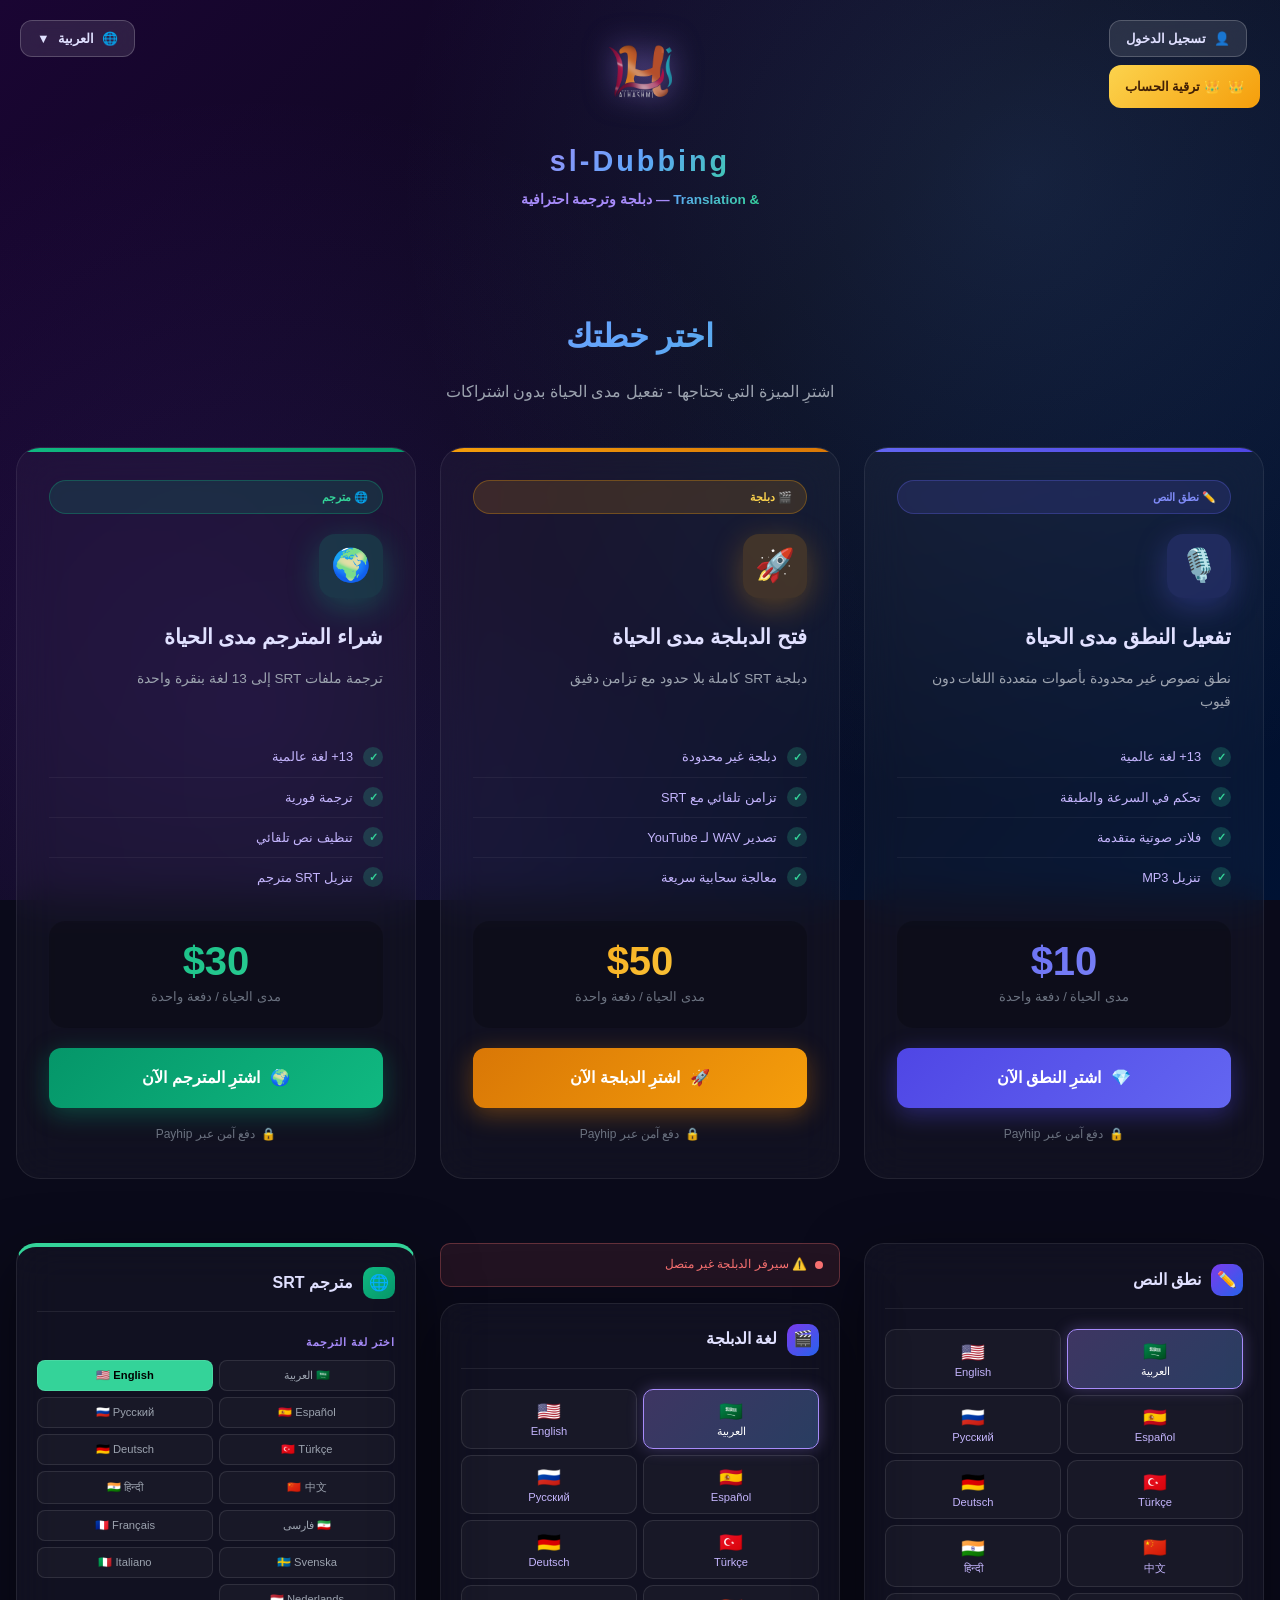
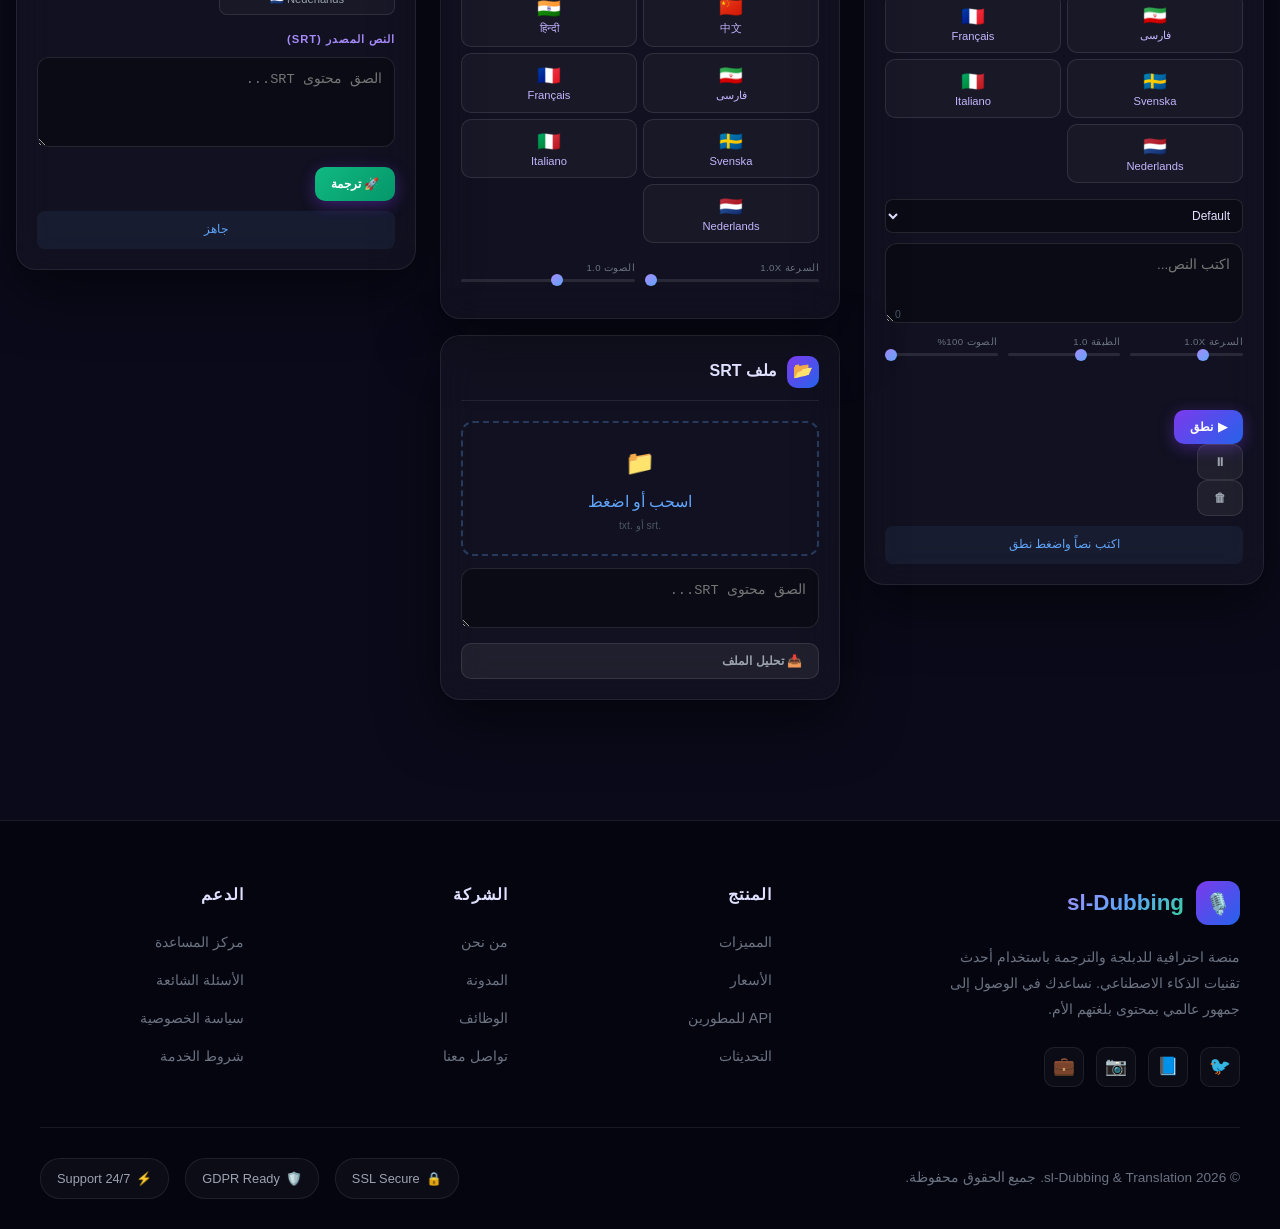
==== index.html @ 8637adfb "Update index.html" ====
<!DOCTYPE html>
<html lang="ar" dir="rtl">
<head>
<meta charset="UTF-8">
<meta name="viewport" content="width=device-width, initial-scale=1.0">
<title>sl-Dubbing & Translation</title>
<style>
*{margin:0;padding:0;box-sizing:border-box}
:root{--primary:#7c3aed;--primary-light:#a78bfa;--secondary:#60a5fa;--accent:#34d399;--dark:#0a0a1a;--darker:#050510;--card:rgba(255,255,255,.03);--border:rgba(255,255,255,.08);--text:#e0e0ff;--text-muted:#9ca3af;--text-dim:#6b7280}

body{font-family:'Segoe UI',Tahoma,Geneva,Verdana,sans-serif;background:var(--dark);color:var(--text);line-height:1.8;min-height:100vh;overflow-x:hidden}

.bg{position:fixed;top:0;left:0;right:0;bottom:0;width:100%;height:100%;z-index:0;background:linear-gradient(135deg,#1a0533 0%,#0a0a1a 50%,#001233 100%);overflow:hidden}
.bg::before{content:'';position:absolute;top:0;left:0;right:0;bottom:0;width:100%;height:100%;background-image:radial-gradient(circle at 20% 80%,rgba(124,58,237,.15) 0%,transparent 50%),radial-gradient(circle at 80% 20%,rgba(96,165,250,.15) 0%,transparent 50%);animation:bgPulse 8s ease-in-out infinite}
@keyframes bgPulse{0%,100%{opacity:.5}50%{opacity:.8}}

.wrap{position:relative;z-index:1;max-width:1600px;margin:0 auto;padding:24px 16px;display:grid;grid-template-columns:1fr;gap:24px}

header{text-align:center;margin-bottom:32px;grid-column:1/-1;display:flex;justify-content:center}
.logo-container{display:flex;flex-direction:column;align-items:center;gap:12px;position:relative;z-index:10}
.logo-img{width:100px;height:100px;background:transparent;border:none;border-radius:50%;overflow:visible;display:flex;align-items:center;justify-content:center;padding:5px;animation:logoFloat 3s ease-in-out infinite}
@keyframes logoFloat{0%,100%{transform:translateY(0)}50%{transform:translateY(-10px)}}
.logo-img img{width:100%;height:100%;object-fit:contain;filter:drop-shadow(0 0 15px rgba(167,139,250,.6))}
.logo-container h1{font-size:1.8rem;font-weight:900;background:linear-gradient(135deg,#a78bfa,#60a5fa,#34d399);-webkit-background-clip:text;-webkit-text-fill-color:transparent;background-clip:text;letter-spacing:3px}
.logo-container .subtitle{color:#a78bfa;font-size:.85rem;font-weight:600}

.lang-switcher{position:fixed;top:20px;left:20px;z-index:1000}
.lang-btn{display:flex;align-items:center;gap:8px;padding:10px 16px;background:rgba(255,255,255,.1);border:1px solid rgba(255,255,255,.2);border-radius:12px;color:#e0e0ff;cursor:pointer;font-size:.8rem;font-weight:600;transition:all .3s;backdrop-filter:blur(10px)}
.lang-btn:hover{background:rgba(255,255,255,.15);transform:translateY(-2px)}
.lang-dropdown{position:absolute;top:100%;left:0;margin-top:8px;background:rgba(255,255,255,.98);border-radius:12px;box-shadow:0 10px 40px rgba(0,0,0,.5);min-width:220px;overflow:hidden;transform:scale(0);transform-origin:top left;transition:all .3s;opacity:0}
.lang-dropdown.show{transform:scale(1);opacity:1}
.lang-option{display:flex;align-items:center;gap:10px;padding:12px 16px;cursor:pointer;transition:all .2s;border-bottom:1px solid rgba(0,0,0,.05);color:#1a0533}
.lang-option:hover{background:rgba(167,139,250,.1)}
.lang-option.active{background:rgba(167,139,250,.2)}
.lang-flag{font-size:1.4rem;width:28px;text-align:center}

.card{background:var(--card);border:1px solid var(--border);border-radius:20px;padding:20px;backdrop-filter:blur(20px);box-shadow:0 20px 60px rgba(0,0,0,.5);margin-bottom:16px}
.card-header{display:flex;align-items:center;gap:10px;margin-bottom:20px;padding-bottom:12px;border-bottom:1px solid var(--border)}
.card-icon{width:32px;height:32px;border-radius:10px;background:linear-gradient(135deg,#7c3aed,#2563eb);display:flex;align-items:center;justify-content:center;font-size:1rem}
.card-title{font-size:1rem;font-weight:700;color:var(--text)}

.lbl{font-size:.7rem;color:#a78bfa;margin-bottom:8px;font-weight:600;text-transform:uppercase;letter-spacing:1px;display:block}
.lg{display:grid;grid-template-columns:repeat(2,1fr);gap:6px;margin-bottom:16px}
.lb{padding:10px 6px;border-radius:10px;border:1px solid rgba(255,255,255,.1);background:rgba(255,255,255,.03);color:#c4b5fd;cursor:pointer;font-size:.7rem;transition:all .2s;text-align:center}
.lb:hover{background:rgba(167,139,250,.15);border-color:rgba(167,139,250,.4);transform:translateY(-2px)}
.lb.on{background:linear-gradient(135deg,rgba(167,139,250,.3),rgba(96,165,250,.3));border-color:#a78bfa;color:#fff;box-shadow:0 0 16px rgba(167,139,250,.3)}
.lf{font-size:1.2rem;display:block;margin-bottom:2px}

textarea{width:100%;min-height:120px;background:rgba(0,0,0,.3);border:1px solid rgba(255,255,255,.1);border-radius:12px;color:#e0e0ff;font-size:.85rem;padding:12px;resize:vertical;font-family:inherit;transition:border-color .3s;outline:none}
textarea:focus{border-color:#a78bfa;box-shadow:0 0 0 3px rgba(167,139,250,.12)}
.cc{position:absolute;bottom:8px;left:10px;font-size:.65rem;color:#4b5563}

.ctrls{display:flex;gap:10px;flex-wrap:wrap;margin-bottom:16px}
.cg{display:flex;flex-direction:column;gap:3px;flex:1;min-width:70px}
.cg label{font-size:.6rem;color:#6b7280;text-transform:uppercase;letter-spacing:.4px}
input[type=range]{-webkit-appearance:none;width:100%;height:3px;border-radius:2px;background:rgba(255,255,255,.1);outline:none}
input[type=range]::-webkit-slider-thumb{-webkit-appearance:none;width:12px;height:12px;border-radius:50%;background:linear-gradient(135deg,#a78bfa,#60a5fa);cursor:pointer}

.btn{padding:10px 16px;border-radius:10px;border:none;cursor:pointer;font-size:.75rem;font-weight:600;font-family:inherit;transition:all .2s;display:flex;align-items:center;gap:5px}
.bs{background:linear-gradient(135deg,#7c3aed,#2563eb);color:#fff;flex:1;justify-content:center;box-shadow:0 4px 16px rgba(124,58,237,.4)}
.bs:hover{transform:translateY(-2px);box-shadow:0 8px 26px rgba(124,58,237,.6)}
.bsm{background:rgba(255,255,255,.06);border:1px solid rgba(255,255,255,.1);color:#9ca3af}
.bsm:hover{background:rgba(255,255,255,.1)}

.st{text-align:center;font-size:.75rem;padding:8px;border-radius:8px;min-height:32px;display:flex;align-items:center;justify-content:center;gap:5px;margin-top:10px}
.st.i{color:#60a5fa;background:rgba(96,165,250,.07)}
.st.ok{color:#34d399;background:rgba(52,211,153,.07)}
.st.er{color:#f87171;background:rgba(248,113,113,.07)}

.ua{border:2px dashed rgba(96,165,250,.28);border-radius:12px;padding:18px;text-align:center;cursor:pointer;transition:all .2s;margin-bottom:12px;position:relative}
.ua:hover{border-color:rgba(96,165,250,.55);background:rgba(96,165,250,.04)}
.ua input{position:absolute;inset:0;opacity:0;cursor:pointer;width:100%}

.sl{max-height:220px;overflow-y:auto;margin-bottom:10px;scrollbar-width:thin;scrollbar-color:#a78bfa transparent}
.sl::-webkit-scrollbar{width:4px}
.sl::-webkit-scrollbar-thumb{background:#a78bfa;border-radius:4px}

.gb{width:100%;padding:18px;border-radius:14px;border:none;cursor:pointer;background:linear-gradient(135deg,#059669,#0d9488);box-shadow:0 6px 28px rgba(5,150,105,.45);display:flex;flex-direction:column;align-items:center;gap:4px;transition:all .2s}
.gb:hover{transform:translateY(-3px);box-shadow:0 10px 38px rgba(5,150,105,.65)}
.gi{font-size:1.8rem}.gl{font-size:1rem;font-weight:800;color:#fff}.gs{font-size:.65rem;color:rgba(255,255,255,.7)}

.pw{margin-bottom:12px}.pb{width:100%;height:6px;background:rgba(255,255,255,.08);border-radius:3px;overflow:hidden}
.pf{height:100%;background:linear-gradient(90deg,#7c3aed,#2563eb,#34d399);border-radius:3px;transition:width .4s ease}

.rb{background:rgba(52,211,153,.06);border:1px solid rgba(52,211,153,.2);border-radius:14px;padding:16px;margin-top:12px}
.rt{color:#34d399;font-weight:700;font-size:.85rem;margin-bottom:10px}
.db{display:inline-flex;align-items:center;gap:5px;padding:10px 16px;background:linear-gradient(135deg,#059669,#0d9488);border-radius:10px;color:#fff;text-decoration:none;font-size:.8rem;font-weight:600;transition:all .2s;width:100%;justify-content:center}
.db:hover{transform:translateY(-2px);box-shadow:0 6px 20px rgba(5,150,105,.4)}

.tg{display:grid;grid-template-columns:repeat(2,1fr);gap:6px;margin-bottom:14px}
.tbtn{padding:8px;border-radius:8px;border:1px solid rgba(255,255,255,.1);background:rgba(255,255,255,.03);color:#9ca3af;cursor:pointer;font-size:.7rem;transition:all .2s}
.tbtn:hover{background:rgba(52,211,153,.1);color:#34d399;border-color:#34d399}
.tbtn.on{background:#34d399;color:#000;font-weight:700}

.trs{background:rgba(52,211,153,.05);border:1px solid rgba(52,211,153,.2);border-radius:12px;padding:14px;margin-top:14px}
.trh{display:flex;justify-content:space-between;align-items:center;margin-bottom:8px}
.trt{color:#34d399;font-weight:700;font-size:.8rem}
.trc{font-size:.75rem;color:#d1d5db;line-height:1.5;white-space:pre-wrap;background:rgba(0,0,0,.2);padding:10px;border-radius:8px;max-height:250px;overflow-y:auto}

.ib{background:rgba(96,165,250,.06);border:1px solid rgba(96,165,250,.15);border-radius:10px;padding:12px;margin-bottom:14px}
.ir{display:flex;align-items:flex-start;gap:6px;font-size:.7rem;color:#9ca3af;margin-bottom:4px}

.cb{text-align:center;background:rgba(0,0,0,.35);border-radius:12px;padding:16px 12px;margin-bottom:12px;border:1px solid rgba(255,255,255,.06)}
.cr{display:flex;justify-content:center;gap:18px;margin-bottom:10px}
.ci{text-align:center}.cl{font-size:.55rem;color:#6b7280;text-transform:uppercase;letter-spacing:.6px;margin-bottom:3px}
.cv{font-size:1.2rem;font-weight:800;font-family:monospace}
.cr1{background:linear-gradient(135deg,#a78bfa,#60a5fa);-webkit-background-clip:text;-webkit-text-fill-color:transparent}
.cr2{color:#34d399}.cr3{color:#4b5563}

.wv{display:flex;align-items:center;justify-content:center;gap:2px;height:28px;margin:10px 0;opacity:0;transition:opacity .3s}
.wv.on{opacity:1}
.wb{width:3px;border-radius:3px;background:linear-gradient(180deg,#a78bfa,#60a5fa);animation:wv 1.2s ease-in-out infinite}
@keyframes wv{0%,100%{transform:scaleY(.4)}50%{transform:scaleY(1)}}

.ph{display:flex;align-items:center;gap:6px;justify-content:center;margin-bottom:12px;font-size:.75rem}
.pd{width:6px;height:6px;border-radius:50%;background:#fbbf24;animation:blk 1s ease-in-out infinite}
@keyframes blk{0%,100%{opacity:1}50%{opacity:.2}}

.features-wrapper{grid-column:1/-1;display:grid;grid-template-columns:1fr;gap:24px}
@media(min-width:1200px){.features-wrapper{grid-template-columns:1fr 1fr 1fr}}

.feature-zone{position:relative}
.lock-overlay{position:absolute;inset:0;z-index:50;border-radius:20px;display:none;flex-direction:column;align-items:center;justify-content:center;gap:12px;backdrop-filter:blur(6px);background:rgba(10,10,26,.82);border:2px solid rgba(167,139,250,.35)}
.lock-overlay.active{display:flex}
.lock-icon{font-size:2.8rem;animation:lockPulse 2.5s ease-in-out infinite}
@keyframes lockPulse{0%,100%{filter:drop-shadow(0 0 8px rgba(167,139,250,.4))}50%{filter:drop-shadow(0 0 20px rgba(167,139,250,.8))}}
.lock-title{font-size:.95rem;font-weight:800;color:#e0e0ff}
.lock-sub{font-size:.7rem;color:#6b7280;text-align:center;max-width:200px}
.lock-buy-hint{display:flex;align-items:center;gap:6px;padding:8px 18px;border-radius:10px;font-size:.75rem;font-weight:700;color:white;border:none;cursor:pointer;transition:all .2s;margin-top:4px;background:linear-gradient(135deg,#4f46e5,#6366f1);box-shadow:0 4px 16px rgba(79,70,229,.4)}
.lock-buy-hint:hover{transform:translateY(-2px);filter:brightness(1.1)}
.feature-zone.unlocked .lock-overlay{display:none !important}

/* Payment Section - 3 Separate Cards */
.payment-section{grid-column:1/-1;margin:40px 0}
.payment-header{text-align:center;margin-bottom:40px}
.payment-header h2{font-size:2rem;font-weight:800;background:linear-gradient(135deg,#a78bfa,#60a5fa,#34d399);-webkit-background-clip:text;-webkit-text-fill-color:transparent;margin-bottom:12px}
.payment-header p{color:var(--text-muted);font-size:1rem}

.payment-grid{display:grid;grid-template-columns:repeat(auto-fit,minmax(300px,1fr));gap:24px;margin-top:24px}

.payment-card{background:var(--card);border:1px solid var(--border);border-radius:24px;padding:32px;backdrop-filter:blur(20px);transition:all .3s;position:relative;overflow:hidden;display:flex;flex-direction:column}
.payment-card::before{content:'';position:absolute;top:0;left:0;right:0;height:4px}
.payment-card.tts::before{background:linear-gradient(90deg,#6366f1,#4f46e5)}
.payment-card.dub::before{background:linear-gradient(90deg,#f59e0b,#d97706)}
.payment-card.srt::before{background:linear-gradient(90deg,#10b981,#059669)}
.payment-card:hover{transform:translateY(-8px);box-shadow:0 30px 80px rgba(0,0,0,.5)}

.payment-badge{display:inline-flex;align-items:center;gap:6px;font-size:.7rem;font-weight:700;padding:6px 14px;border-radius:20px;margin-bottom:20px;text-transform:uppercase}
.payment-badge.tts{background:rgba(99,102,241,.15);color:#818cf8;border:1px solid rgba(99,102,241,.3)}
.payment-badge.dub{background:rgba(245,158,11,.15);color:#fcd34d;border:1px solid rgba(245,158,11,.3)}
.payment-badge.srt{background:rgba(16,185,129,.15);color:#34d399;border:1px solid rgba(16,185,129,.3)}

.payment-icon{width:64px;height:64px;border-radius:16px;display:flex;align-items:center;justify-content:center;font-size:2rem;margin-bottom:20px}
.payment-card.tts .payment-icon{background:rgba(99,102,241,.2);box-shadow:0 8px 32px rgba(99,102,241,.3)}
.payment-card.dub .payment-icon{background:rgba(245,158,11,.2);box-shadow:0 8px 32px rgba(245,158,11,.3)}
.payment-card.srt .payment-icon{background:rgba(16,185,129,.2);box-shadow:0 8px 32px rgba(16,185,129,.3)}

.payment-title{font-size:1.3rem;font-weight:800;color:var(--text);margin-bottom:12px}
.payment-desc{font-size:.85rem;color:var(--text-muted);line-height:1.7;margin-bottom:24px;flex-grow:1}

.payment-features{list-style:none;margin-bottom:24px}
.payment-features li{font-size:.8rem;color:#c4b5fd;padding:8px 0;display:flex;align-items:center;gap:10px;border-bottom:1px solid rgba(255,255,255,.05)}
.payment-features li:last-child{border-bottom:none}
.payment-features li::before{content:'✓';width:20px;height:20px;background:rgba(52,211,153,.2);border-radius:50%;display:flex;align-items:center;justify-content:center;color:#34d399;font-size:.7rem;font-weight:900;flex-shrink:0}

.price-box{background:rgba(0,0,0,.2);border-radius:16px;padding:20px;text-align:center;margin-bottom:20px}
.price-amount{font-size:2.5rem;font-weight:900;line-height:1}
.price-amount.tts{background:linear-gradient(135deg,#6366f1,#818cf8);-webkit-background-clip:text;-webkit-text-fill-color:transparent}
.price-amount.dub{background:linear-gradient(135deg,#f59e0b,#fcd34d);-webkit-background-clip:text;-webkit-text-fill-color:transparent}
.price-amount.srt{background:linear-gradient(135deg,#10b981,#34d399);-webkit-background-clip:text;-webkit-text-fill-color:transparent}
.price-label{font-size:.8rem;color:var(--text-dim);margin-top:4px}

.payhip-btn{width:100%;padding:16px;border-radius:12px;border:none;color:white;font-weight:800;font-size:1rem;cursor:pointer;transition:all .3s;display:flex;align-items:center;justify-content:center;gap:10px;text-decoration:none}
.payhip-btn.tts{background:linear-gradient(135deg,#4f46e5,#6366f1);box-shadow:0 6px 24px rgba(79,70,229,.4)}
.payhip-btn.dub{background:linear-gradient(135deg,#d97706,#f59e0b);box-shadow:0 6px 24px rgba(217,119,6,.4)}
.payhip-btn.srt{background:linear-gradient(135deg,#059669,#10b981);box-shadow:0 6px 24px rgba(5,150,105,.4)}
.payhip-btn:hover{transform:translateY(-3px);filter:brightness(1.1)}

.payment-note{display:flex;align-items:center;justify-content:center;gap:6px;font-size:.75rem;color:var(--text-dim);margin-top:16px}
.payment-note svg{width:16px;height:16px}

/* Auth */
.auth-switcher{position:fixed;top:20px;right:20px;z-index:1000;display:flex;flex-direction:column-reverse;gap:8px;align-items:flex-end}
.auth-btn,.upgrade-link{display:flex;align-items:center;gap:8px;padding:10px 16px;background:rgba(255,255,255,.1);border:1px solid rgba(255,255,255,.2);border-radius:12px;color:#e0e0ff;cursor:pointer;font-size:.8rem;font-weight:600;transition:all .3s;backdrop-filter:blur(10px)}
.upgrade-link{background:linear-gradient(135deg,#FCD34D,#F59E0B);color:#422006 !important;border:none !important;font-weight:bold}
.auth-dropdown{position:absolute;top:100%;right:0;margin-top:8px;background:#111128;border:1px solid rgba(255,255,255,.1);border-radius:16px;box-shadow:0 16px 50px rgba(0,0,0,.7);width:300px;overflow:hidden;transform:scale(0);transform-origin:top right;transition:all .3s;opacity:0}
.auth-dropdown.show{transform:scale(1);opacity:1}
.auth-tabs{display:flex;border-bottom:1px solid rgba(255,255,255,.08)}
.auth-tab{flex:1;padding:12px;background:none;border:none;color:#6b7280;font-size:.78rem;font-weight:700;cursor:pointer;transition:all .2s}
.auth-tab.on{color:#a78bfa;position:relative}
.auth-tab.on::after{content:'';position:absolute;bottom:0;left:10%;right:10%;height:2px;background:linear-gradient(90deg,#a78bfa,#60a5fa);border-radius:2px}
.auth-form{padding:18px;display:none}
.auth-form.active{display:block}
.auth-field{margin-bottom:12px}
.auth-field label{display:block;font-size:.65rem;color:#6b7280;text-transform:uppercase;letter-spacing:.5px;margin-bottom:5px}
.auth-field input{width:100%;padding:10px 12px;background:rgba(255,255,255,.05);border:1px solid rgba(255,255,255,.1);border-radius:9px;color:#e0e0ff;font-size:.8rem;outline:none}
.auth-field input:focus{border-color:#a78bfa;box-shadow:0 0 0 3px rgba(167,139,250,.1)}
.auth-submit{width:100%;padding:11px;background:linear-gradient(135deg,#7c3aed,#2563eb);border:none;border-radius:10px;color:white;font-size:.8rem;font-weight:700;cursor:pointer;transition:all .2s;margin-top:4px}
.user-panel{padding:16px 18px;display:none}
.user-info{display:flex;align-items:center;gap:10px;margin-bottom:14px}
.user-avatar-lg{width:40px;height:40px;border-radius:50%;background:linear-gradient(135deg,#a78bfa,#60a5fa);display:flex;align-items:center;justify-content:center;font-size:1.1rem;font-weight:800;color:white}
.user-email{font-size:.78rem;color:#e0e0ff;font-weight:700}
.user-plan{font-size:.62rem;color:#6b7280;margin-top:2px}
.usage-title{font-size:.65rem;color:#6b7280;text-transform:uppercase;margin-bottom:10px}
.usage-item{margin-bottom:10px}
.usage-row{display:flex;justify-content:space-between;align-items:center;margin-bottom:4px;font-size:.7rem}
.usage-bar-bg{height:4px;background:rgba(255,255,255,.07);border-radius:3px;overflow:hidden}
.usage-bar-fill{height:100%;border-radius:3px;transition:width .5s}
.user-logout{width:100%;padding:9px;background:rgba(248,113,113,.08);border:1px solid rgba(248,113,113,.2);border-radius:9px;color:#f87171;font-size:.75rem;font-weight:600;cursor:pointer;margin-top:14px}

.server-status{display:flex;align-items:center;gap:8px;padding:10px 16px;background:rgba(248,113,113,.1);border:1px solid rgba(248,113,113,.3);border-radius:10px;margin-bottom:16px;font-size:.75rem;color:#f87171}
.server-status.online{background:rgba(52,211,153,.1);border-color:rgba(52,211,153,.3);color:#34d399}
.server-status-icon{width:8px;height:8px;border-radius:50%;background:currentColor;animation:pulse 2s infinite}

/* Footer */
.footer{position:relative;z-index:1;background:var(--darker);border-top:1px solid var(--border);padding:60px 24px 30px;margin-top:80px}
.footer-container{max-width:1200px;margin:0 auto;display:grid;grid-template-columns:2fr 1fr 1fr 1fr;gap:60px}
.footer-brand{max-width:300px}
.footer-logo{display:flex;align-items:center;gap:12px;margin-bottom:20px;text-decoration:none;color:var(--text)}
.footer-logo-icon{width:44px;height:44px;background:linear-gradient(135deg,#7c3aed,#2563eb);border-radius:12px;display:flex;align-items:center;justify-content:center;font-size:1.3rem}
.footer-logo-text{font-size:1.4rem;font-weight:800;background:linear-gradient(135deg,#a78bfa,#60a5fa,#34d399);-webkit-background-clip:text;-webkit-text-fill-color:transparent}
.footer-desc{color:var(--text-dim);font-size:.9rem;line-height:1.8;margin-bottom:24px}
.social-links{display:flex;gap:12px}
.social-links a{width:40px;height:40px;background:var(--card);border:1px solid var(--border);border-radius:10px;display:flex;align-items:center;justify-content:center;color:var(--text-muted);text-decoration:none;font-size:1.1rem;transition:all .3s}
.social-links a:hover{background:rgba(167,139,250,.1);border-color:var(--primary-light);color:var(--text);transform:translateY(-3px)}
.footer-column h3{color:var(--text);font-size:1rem;font-weight:700;margin-bottom:20px;text-transform:uppercase;letter-spacing:1px}
.footer-links{list-style:none}.footer-links li{margin-bottom:12px}
.footer-links a{color:var(--text-dim);text-decoration:none;font-size:.9rem;transition:all .3s;display:flex;align-items:center;gap:8px}
.footer-links a:hover{color:var(--primary-light);padding-right:8px}
.footer-bottom{max-width:1200px;margin:40px auto 0;padding-top:30px;border-top:1px solid var(--border);display:flex;justify-content:space-between;align-items:center;flex-wrap:wrap;gap:20px}
.copyright{color:var(--text-dim);font-size:.85rem}
.footer-badges{display:flex;gap:16px}
.badge{display:flex;align-items:center;gap:6px;padding:8px 16px;background:var(--card);border:1px solid var(--border);border-radius:20px;font-size:.8rem;color:var(--text-muted)}

@media(max-width:1024px){.footer-container{grid-template-columns:1fr 1fr;gap:40px}}
@media(max-width:768px){
    .payment-grid{grid-template-columns:1fr}
    .footer-container{grid-template-columns:1fr}
    .footer-bottom{flex-direction:column;text-align:center}
}
</style>
<base target="_blank">
<base target="_blank">
</head>
<body>

<div class="bg"></div>

<div class="wrap">
    <!-- Language Switcher -->
    <div class="lang-switcher">
        <button class="lang-btn" onclick="toggleLang()">
            <span>🌐</span>
            <span id="currentLang">العربية</span>
            <span>▼</span>
        </button>
        <div class="lang-dropdown" id="langDropdown">
            <div class="lang-option active" onclick="setLang('ar')" data-lang="ar"><span class="lang-flag">🇸🇦</span><span>العربية</span></div>
            <div class="lang-option" onclick="setLang('en')" data-lang="en"><span class="lang-flag">🇺🇸</span><span>English</span></div>
            <div class="lang-option" onclick="setLang('es')" data-lang="es"><span class="lang-flag">🇪🇸</span><span>Español</span></div>
            <div class="lang-option" onclick="setLang('ru')" data-lang="ru"><span class="lang-flag">🇷🇺</span><span>Русский</span></div>
            <div class="lang-option" onclick="setLang('tr')" data-lang="tr"><span class="lang-flag">🇹🇷</span><span>Türkçe</span></div>
            <div class="lang-option" onclick="setLang('de')" data-lang="de"><span class="lang-flag">🇩🇪</span><span>Deutsch</span></div>
            <div class="lang-option" onclick="setLang('zh')" data-lang="zh"><span class="lang-flag">🇨🇳</span><span>中文</span></div>
            <div class="lang-option" onclick="setLang('hi')" data-lang="hi"><span class="lang-flag">🇮🇳</span><span>हिन्दी</span></div>
            <div class="lang-option" onclick="setLang('fa')" data-lang="fa"><span class="lang-flag">🇮🇷</span><span>فارسی</span></div>
            <div class="lang-option" onclick="setLang('fr')" data-lang="fr"><span class="lang-flag">🇫🇷</span><span>Français</span></div>
            <div class="lang-option" onclick="setLang('sv')" data-lang="sv"><span class="lang-flag">🇸🇪</span><span>Svenska</span></div>
            <div class="lang-option" onclick="setLang('it')" data-lang="it"><span class="lang-flag">🇮🇹</span><span>Italiano</span></div>
            <div class="lang-option" onclick="setLang('nl')" data-lang="nl"><span class="lang-flag">🇳🇱</span><span>Nederlands</span></div>
        </div>
    </div>

    <!-- Auth -->
    <div class="auth-switcher">
        <div class="upgrade-link" onclick="scrollToPayment()">
            <span>👑</span>
            <span data-i18n="upgradePro">ترقية الحساب</span>
        </div>
        <button class="auth-btn" onclick="toggleAuth()">
            <span>👤</span>
            <span id="authBtnText" data-i18n="login">تسجيل الدخول</span>
        </button>
        <div class="auth-dropdown" id="authDropdown">
            <div class="auth-tabs">
                <button class="auth-tab on" onclick="switchAuthTab('login')">دخول</button>
                <button class="auth-tab" onclick="switchAuthTab('register')">تسجيل</button>
            </div>
            <div class="auth-form active" id="loginForm">
                <div class="auth-field"><label>البريد الإلكتروني</label><input type="email" id="loginEmail" placeholder="you@gmail.com"></div>
                <div class="auth-field"><label>كلمة المرور</label><input type="password" id="loginPass" placeholder="••••••••"></div>
                <button class="auth-submit" onclick="doLogin()">دخول</button>
            </div>
            <div class="auth-form" id="registerForm">
                <div class="auth-field"><label>البريد الإلكتروني</label><input type="email" id="regEmail" placeholder="you@gmail.com"></div>
                <div class="auth-field"><label>كلمة المرور</label><input type="password" id="regPass" placeholder="8 أحرف على الأقل"></div>
                <div class="auth-field"><label>تأكيد كلمة المرور</label><input type="password" id="regPass2" placeholder="••••••••"></div>
                <button class="auth-submit" onclick="doRegister()">تسجيل</button>
            </div>
            <div class="user-panel" id="userPanel">
                <div class="user-info">
                    <div class="user-avatar-lg" id="userAvatar">👤</div>
                    <div>
                        <div class="user-email" id="userEmail">user@gmail.com</div>
                        <div class="user-plan" data-i18n="freePlan">خطة مجانية</div>
                    </div>
                </div>
                <div class="usage-title">الاستخدام المتبقي</div>
                <div class="usage-item">
                    <div class="usage-row"><span>✏️ نطق النص</span><span id="ttsCount">6/6</span></div>
                    <div class="usage-bar-bg"><div class="usage-bar-fill tts" style="width:100%;background:linear-gradient(90deg,#6366f1,#818cf8)"></div></div>
                </div>
                <div class="usage-item">
                    <div class="usage-row"><span>🎬 الدبلجة</span><span id="dubCount">30s</span></div>
                    <div class="usage-bar-bg"><div class="usage-bar-fill dub" style="width:100%;background:linear-gradient(90deg,#d97706,#f59e0b)"></div></div>
                </div>
                <div class="usage-item">
                    <div class="usage-row"><span>🌐 مترجم SRT</span><span id="srtCount">6/6</span></div>
                    <div class="usage-bar-bg"><div class="usage-bar-fill srt" style="width:100%;background:linear-gradient(90deg,#059669,#34d399)"></div></div>
                </div>
                <button class="user-logout" onclick="logout()">تسجيل الخروج</button>
            </div>
        </div>
    </div>

    <!-- Header -->
    <header>
        <div class="logo-container">
            <div class="logo-img"><img src="logo.png" alt="Logo" onerror="this.style.display='none';this.parentElement.innerHTML='🎙️'"></div>
            <div>
                <h1>sl-Dubbing</h1>
                <p class="subtitle"><span style="background:linear-gradient(135deg,#60a5fa,#34d399);-webkit-background-clip:text;-webkit-text-fill-color:transparent;font-weight:700">&amp; Translation</span> — <span data-i18n="subtitle">دبلجة وترجمة احترافية</span></p>
            </div>
        </div>
    </header>

    <!-- Payment Section - 3 Separate Products -->
    <section class="payment-section" id="paymentSection">
        <div class="payment-header">
            <h2 data-i18n="pricingTitle">اختر خطتك</h2>
            <p data-i18n="pricingDesc">اشترِ الميزة التي تحتاجها - تفعيل مدى الحياة بدون اشتراكات</p>
        </div>
        
        <div class="payment-grid">
            <!-- TTS Product - $10 -->
            <div class="payment-card tts">
                <span class="payment-badge tts">✏️ نطق النص</span>
                <div class="payment-icon">🎙️</div>
                <h3 class="payment-title" data-i18n="ttsProduct">تفعيل النطق مدى الحياة</h3>
                <p class="payment-desc" data-i18n="ttsProductDesc">نطق نصوص غير محدودة بأصوات متعددة اللغات دون قيوب</p>
                <ul class="payment-features">
                    <li data-i18n="ttsF1">13+ لغة عالمية</li>
                    <li data-i18n="ttsF2">تحكم في السرعة والطبقة</li>
                    <li data-i18n="ttsF3">فلاتر صوتية متقدمة</li>
                    <li data-i18n="ttsF4">تنزيل MP3</li>
                </ul>
                <div class="price-box">
                    <div class="price-amount tts">$10</div>
                    <div class="price-label" data-i18n="lifetime">مدى الحياة / دفعة واحدة</div>
                </div>
                <a href="https://payhip.com/b/jQdFJ" class="payhip-btn tts" target="_blank">
                    <span>💎</span>
                    <span data-i18n="buyNowTTS">اشترِ النطق الآن</span>
                </a>
                <div class="payment-note">
                    <span>🔒</span>
                    <span data-i18n="securePayment">دفع آمن عبر Payhip</span>
                </div>
            </div>

            <!-- Dubbing Product - $50 -->
            <div class="payment-card dub">
                <span class="payment-badge dub">🎬 دبلجة</span>
                <div class="payment-icon">🚀</div>
                <h3 class="payment-title" data-i18n="dubProduct">فتح الدبلجة مدى الحياة</h3>
                <p class="payment-desc" data-i18n="dubProductDesc">دبلجة SRT كاملة بلا حدود مع تزامن دقيق</p>
                <ul class="payment-features">
                    <li data-i18n="dubF1">دبلجة غير محدودة</li>
                    <li data-i18n="dubF2">تزامن تلقائي مع SRT</li>
                    <li data-i18n="dubF3">تصدير WAV لـ YouTube</li>
                    <li data-i18n="dubF4">معالجة سحابية سريعة</li>
                </ul>
                <div class="price-box">
                    <div class="price-amount dub">$50</div>
                    <div class="price-label" data-i18n="lifetime">مدى الحياة / دفعة واحدة</div>
                </div>
                <a href="https://payhip.com/b/2E6sT" class="payhip-btn dub" target="_blank">
                    <span>🚀</span>
                    <span data-i18n="buyNowDub">اشترِ الدبلجة الآن</span>
                </a>
                <div class="payment-note">
                    <span>🔒</span>
                    <span data-i18n="securePayment">دفع آمن عبر Payhip</span>
                </div>
            </div>

            <!-- SRT Translator Product - $30 -->
            <div class="payment-card srt">
                <span class="payment-badge srt">🌐 مترجم</span>
                <div class="payment-icon">🌍</div>
                <h3 class="payment-title" data-i18n="srtProduct">شراء المترجم مدى الحياة</h3>
                <p class="payment-desc" data-i18n="srtProductDesc">ترجمة ملفات SRT إلى 13 لغة بنقرة واحدة</p>
                <ul class="payment-features">
                    <li data-i18n="srtF1">13+ لغة عالمية</li>
                    <li data-i18n="srtF2">ترجمة فورية</li>
                    <li data-i18n="srtF3">تنظيف نص تلقائي</li>
                    <li data-i18n="srtF4">تنزيل SRT مترجم</li>
                </ul>
                <div class="price-box">
                    <div class="price-amount srt">$30</div>
                    <div class="price-label" data-i18n="lifetime">مدى الحياة / دفعة واحدة</div>
                </div>
                <a href="https://payhip.com/b/5XbaQ" class="payhip-btn srt" target="_blank">
                    <span>🌍</span>
                    <span data-i18n="buyNowSRT">اشترِ المترجم الآن</span>
                </a>
                <div class="payment-note">
                    <span>🔒</span>
                    <span data-i18n="securePayment">دفع آمن عبر Payhip</span>
                </div>
            </div>
        </div>
    </section>

    <!-- Features -->
    <div class="features-wrapper">
        <!-- TTS Zone -->
        <div class="feature-zone" id="zone-tts">
            <div class="lock-overlay tts-lock" id="lock-tts">
                <div class="lock-icon">🔒</div>
                <div class="lock-title" data-i18n="ttsLocked">نطق النص — مقفل</div>
                <div class="lock-sub" data-i18n="loginForFree">سجّل دخولك للحصول على 6 استخدامات مجانية</div>
                <button class="lock-buy-hint" onclick="openAuth()">سجّل للاستخدام المجاني</button>
            </div>
            <div class="card">
                <div class="card-header"><div class="card-icon">✏️</div><span class="card-title" data-i18n="ttsTitle">نطق النص</span></div>
                <div class="lg" id="g1"></div>
                <select id="vs" style="width:100%;padding:8px;border-radius:8px;border:1px solid rgba(255,255,255,.1);background:rgba(0,0,0,.3);color:#e0e0ff;font-size:.75rem;margin-bottom:10px"></select>
                <div style="position:relative"><textarea id="ti" placeholder="اكتب النص..." style="min-height:80px"></textarea><span class="cc" id="cc">0</span></div>
                <div class="ctrls">
                    <div class="cg"><label>السرعة <span id="rv1">1.0x</span></label><input type="range" id="rr1" min=".5" max="2" step=".1" value="1"></div>
                    <div class="cg"><label>الطبقة <span id="pv1">1.0</span></label><input type="range" id="pr1" min=".5" max="2" step=".1" value="1"></div>
                    <div class="cg"><label>الصوت <span id="vv1">100%</span></label><input type="range" id="vr1" min="0" max="1" step=".05" value="1"></div>
                </div>
                <div class="wv" id="wv1"><div class="wb"></div><div class="wb"></div><div class="wb"></div><div class="wb"></div><div class="wb"></div><div class="wb"></div><div class="wb"></div><div class="wb"></div></div>
                <div class="br">
                    <button class="btn bs" onclick="guardedAction('tts', tSpeak)"><span>▶</span><span data-i18n="speak">نطق</span></button>
                    <button class="btn bsm" onclick="tPause()">⏸</button>
                    <button class="btn bsm" onclick="clrTxt()">🗑</button>
                </div>
                <div class="st i" id="s1" data-i18n="ttsHint">اكتب نصاً واضغط نطق</div>
            </div>
        </div>

        <!-- Dubbing Zone -->
        <div class="feature-zone" id="zone-dub">
            <div class="lock-overlay dub-lock" id="lock-dub">
                <div class="lock-icon">🔒</div>
                <div class="lock-title" data-i18n="dubLocked">الدبلجة — مقفلة</div>
                <div class="lock-sub" data-i18n="dubLoginPrompt">سجّل للحصول على تجربة مجانية (30 ث)</div>
                <button class="lock-buy-hint" onclick="openAuth()">سجّل للاستخدام المجاني</button>
            </div>
            
            <div class="server-status" id="serverStatus">
                <div class="server-status-icon"></div>
                <span data-i18n="serverOffline">⚠️ سيرفر الدبلجة غير متصل</span>
            </div>

            <div class="card">
                <div class="card-header"><div class="card-icon">🎬</div><span class="card-title" data-i18n="dubLang">لغة الدبلجة</span></div>
                <div class="lg" id="g2"></div>
                <div class="ctrls">
                    <div class="cg"><label>السرعة <span id="rv2">1.0x</span></label><input type="range" id="rr2" min=".5" max="1" step=".05" value="1"></div>
                    <div class="cg"><label>الصوت <span id="vv2">1.0</span></label><input type="range" id="vr2" min=".2" max="2" step=".1" value="1"></div>
                </div>
            </div>
            
            <div class="card">
                <div class="card-header"><div class="card-icon">📂</div><span class="card-title" data-i18n="srtFile">ملف SRT</span></div>
                <div class="ua"><input type="file" accept=".srt,.txt" onchange="ldSRT(event)"><div style="font-size:1.5rem;margin-bottom:4px">📁</div><div style="color:#60a5fa">اسحب أو اضغط</div><div style="color:#4b5563;font-size:.65rem">.srt أو .txt</div></div>
                <textarea id="srtP" placeholder="الصق محتوى SRT..." style="min-height:60px;font-family:monospace"></textarea>
                <button class="btn bsm" style="width:100%;margin-top:6px" onclick="prsPaste()">📥 تحليل الملف</button>
                <div id="srtInfo" style="display:none;margin-top:12px">
                    <div style="display:flex;justify-content:space-between;align-items:center;margin-bottom:6px">
                        <span style="color:#34d399;font-size:.75rem;font-weight:700">✅ <span id="sCnt">0</span> جملة</span>
                        <button class="btn bsm" onclick="cpySRT()">📋</button>
                    </div>
                    <div class="sl" id="srtL"></div>
                </div>
            </div>
            
            <div class="card" id="dubCard" style="display:none">
                <div class="card-header"><div class="card-icon">⚡</div><span class="card-title" data-i18n="generation">التوليد</span></div>
                <div class="ib">
                    <div class="ir">🎙️ معالجة صوتية عبر الذكاء الاصطناعي</div>
                    <div class="ir">⏱️ تزامن دقيق مع توقيتات SRT</div>
                    <div class="ir">📤 ملف MP3 جاهز للتحميل</div>
                </div>
                <button class="gb" id="genBtn" onclick="guardedAction('dub', stDub)"><span class="gi">🎬</span><span class="gl" data-i18n="generateDub">توليد الدبلجة</span><span class="gs">اضغط للبدء</span></button>
                <div id="dubP" style="display:none">
                    <div class="ph"><div class="pd"></div><div class="pt">جارٍ...</div></div>
                    <div class="cb">
                        <div class="cr">
                            <div class="ci"><div class="cl">المتبقي</div><div class="cv cr1" id="clkR">--:--:--</div></div>
                            <div class="ci"><div class="cl">مضى</div><div class="cv cr2" id="clkE">00:00:00</div></div>
                            <div class="ci"><div class="cl">المجموع</div><div class="cv cr3" id="clkT">--:--:--</div></div>
                        </div>
                        <div class="wv on"><div class="wb"></div><div class="wb"></div><div class="wb"></div><div class="wb"></div><div class="wb"></div><div class="wb"></div><div class="wb"></div><div class="wb"></div></div>
                    </div>
                    <div class="pw"><div class="pb"><div class="pf" id="pFill" style="width:0%"></div></div></div>
                    <button class="btn bsm" style="width:100%" onclick="cnclDub()">⏹ إلغاء</button>
                </div>
                <div id="dubRes" style="display:none">
                    <div class="rb">
                        <div class="rt">🎉 جاهز</div>
                        <audio id="dubAu" controls style="width:100%;margin-bottom:10px;border-radius:8px"></audio>
                        <button class="db" onclick="dlRes()">⬇️ تنزيل WAV</button>
                    </div>
                </div>
                <div class="st i" id="dubSt">جاهز لتوليد الدبلجة - اضغط الزر أعلاه</div>
            </div>
        </div>

        <!-- SRT Zone -->
        <div class="feature-zone" id="zone-srt">
            <div class="lock-overlay srt-lock" id="lock-srt">
                <div class="lock-icon">🔒</div>
                <div class="lock-title" data-i18n="srtLocked">مترجم SRT — مقفل</div>
                <div class="lock-sub" data-i18n="srtLoginPrompt">سجّل دخولك للحصول على 6 استخدامات مجانية</div>
                <button class="lock-buy-hint" onclick="openAuth()">سجّل للاستخدام المجاني</button>
            </div>
            <div class="card" style="border-top:4px solid #34d399">
                <div class="card-header"><div class="card-icon" style="background:linear-gradient(135deg,#10b981,#059669)">🌐</div><span class="card-title" data-i18n="srtTranslator">مترجم SRT</span></div>
                <div class="lbl">اختر لغة الترجمة</div>
                <div class="tg" id="transLangs"></div>
                <div class="lbl" style="margin-top:10px">النص المصدر (SRT)</div>
                <textarea id="srcSRT" placeholder="الصق محتوى SRT..." style="min-height:90px;font-family:monospace"></textarea>
                <button class="btn bs" style="background:linear-gradient(135deg,#10b981,#059669);margin-top:10px" onclick="guardedAction('srt', startTrans)">🚀 ترجمة</button>
                <div id="transRes" style="display:none;margin-top:14px">
                    <div class="trs">
                        <div class="trh"><span class="trt">✅ النتيجة</span><button class="btn bsm" onclick="copyResult()">📋 نسخ</button></div>
                        <div class="trc" id="transOut"></div>
                        <button class="db" style="margin-top:10px" onclick="dlTransSRT()">⬇️ تنزيل SRT</button>
                    </div>
                </div>
                <div class="st i" id="transSt">جاهز</div>
            </div>
        </div>
    </div>
</div>

<!-- Footer -->
<footer class="footer">
    <div class="footer-container">
        <div class="footer-brand">
            <a href="#" class="footer-logo">
                <div class="footer-logo-icon">🎙️</div>
                <span class="footer-logo-text">sl-Dubbing</span>
            </a>
            <p class="footer-desc" data-i18n="footerDesc">منصة احترافية للدبلجة والترجمة باستخدام أحدث تقنيات الذكاء الاصطناعي. نساعدك في الوصول إلى جمهور عالمي بمحتوى بلغتهم الأم.</p>
            <div class="social-links">
                <a href="#">🐦</a>
                <a href="#">📘</a>
                <a href="#">📷</a>
                <a href="#">💼</a>
            </div>
        </div>

        <div class="footer-column">
            <h3 data-i18n="product">المنتج</h3>
            <ul class="footer-links">
                <li><a href="#features" data-i18n="features">المميزات</a></li>
                <li><a href="#paymentSection" data-i18n="pricing">الأسعار</a></li>
                <li><a href="#" data-i18n="api">API للمطورين</a></li>
                <li><a href="#" data-i18n="updates">التحديثات</a></li>
            </ul>
        </div>

        <div class="footer-column">
            <h3 data-i18n="company">الشركة</h3>
            <ul class="footer-links">
                <li><a href="#" data-i18n="about">من نحن</a></li>
                <li><a href="#" data-i18n="blog">المدونة</a></li>
                <li><a href="#" data-i18n="careers">الوظائف</a></li>
                <li><a href="#" data-i18n="contact">تواصل معنا</a></li>
            </ul>
        </div>

        <div class="footer-column">
            <h3 data-i18n="support">الدعم</h3>
            <ul class="footer-links">
                <li><a href="#" data-i18n="help">مركز المساعدة</a></li>
                <li><a href="#" data-i18n="faq">الأسئلة الشائعة</a></li>
                <li><a href="privacy.html" data-i18n="privacy">سياسة الخصوصية</a></li>
                <li><a href="#" data-i18n="terms">شروط الخدمة</a></li>
            </ul>
        </div>
    </div>

    <div class="footer-bottom">
        <p class="copyright">© 2026 sl-Dubbing & Translation. <span data-i18n="allRights">جميع الحقوق محفوظة.</span></p>
        <div class="footer-badges">
            <div class="badge"><span>🔒</span><span>SSL Secure</span></div>
            <div class="badge"><span>🛡️</span><span>GDPR Ready</span></div>
            <div class="badge"><span>⚡</span><span>24/7 Support</span></div>
        </div>
    </div>
</footer>

<script>
// Translations
const translations = {
    ar: {
        upgradePro: "👑 ترقية الحساب", login: "تسجيل الدخول", freePlan: "خطة مجانية",
        subtitle: "دبلجة وترجمة احترافية",
        pricingTitle: "اختر خطتك", pricingDesc: "اشترِ الميزة التي تحتاجها - تفعيل مدى الحياة بدون اشتراكات",
        ttsProduct: "تفعيل النطق مدى الحياة", ttsProductDesc: "نطق نصوص غير محدودة بأصوات متعددة اللغات دون قيوب",
        ttsF1: "13+ لغة عالمية", ttsF2: "تحكم في السرعة والطبقة", ttsF3: "فلاتر صوتية متقدمة", ttsF4: "تنزيل MP3",
        dubProduct: "فتح الدبلجة مدى الحياة", dubProductDesc: "دبلجة SRT كاملة بلا حدود مع تزامن دقيق",
        dubF1: "دبلجة غير محدودة", dubF2: "تزامن تلقائي مع SRT", dubF3: "تصدير WAV لـ YouTube", dubF4: "معالجة سحابية سريعة",
        srtProduct: "شراء المترجم مدى الحياة", srtProductDesc: "ترجمة ملفات SRT إلى 13 لغة بنقرة واحدة",
        srtF1: "13+ لغة عالمية", srtF2: "ترجمة فورية", srtF3: "تنظيف نص تلقائي", srtF4: "تنزيل SRT مترجم",
        lifetime: "مدى الحياة / دفعة واحدة", buyNowTTS: "اشترِ النطق الآن", buyNowDub: "اشترِ الدبلجة الآن", buyNowSRT: "اشترِ المترجم الآن",
        securePayment: "دفع آمن عبر Payhip",
        ttsLocked: "نطق النص — مقفل", loginForFree: "سجّل دخولك للحصول على 6 استخدامات مجانية",
        ttsTitle: "نطق النص", speak: "نطق", ttsHint: "اكتب نصاً واضغط نطق",
        dubLocked: "الدبلجة — مقفلة", dubLoginPrompt: "سجّل للحصول على تجربة مجانية (30 ث)",
        serverOffline: "⚠️ سيرفر الدبلجة غير متصل", serverOnline: "✅ سيرفر الدبلجة متصل",
        dubLang: "لغة الدبلجة", srtFile: "ملف SRT", generation: "التوليد", generateDub: "توليد الدبلجة",
        srtLocked: "مترجم SRT — مقفل", srtLoginPrompt: "سجّل دخولك للحصول على 6 استخدامات مجانية",
        srtTranslator: "مترجم SRT",
        footerDesc: "منصة احترافية للدبلجة والترجمة باستخدام أحدث تقنيات الذكاء الاصطناعي. نساعدك في الوصول إلى جمهور عالمي بمحتوى بلغتهم الأم.",
        product: "المنتج", features: "المميزات", pricing: "الأسعار", api: "API للمطورين", updates: "التحديثات",
        company: "الشركة", about: "من نحن", blog: "المدونة", careers: "الوظائف", contact: "تواصل معنا",
        support: "الدعم", help: "مركز المساعدة", faq: "الأسئلة الشائعة", privacy: "سياسة الخصوصية", terms: "شروط الخدمة",
        allRights: "جميع الحقوق محفوظة."
    },
    en: {
        upgradePro: "👑 Upgrade to Pro", login: "Login", freePlan: "Free Plan",
        subtitle: "Professional Dubbing & Translation",
        pricingTitle: "Choose Your Plan", pricingDesc: "Buy the feature you need - Lifetime access, no subscriptions",
        ttsProduct: "Text-to-Speech Lifetime", ttsProductDesc: "Unlimited text-to-speech in multiple languages",
        ttsF1: "13+ Global Languages", ttsF2: "Speed & Pitch Control", ttsF3: "Advanced Audio Filters", ttsF4: "MP3 Download",
        dubProduct: "Dubbing Lifetime Unlock", dubProductDesc: "Unlimited SRT dubbing with precise sync",
        dubF1: "Unlimited Dubbing", dubF2: "Auto SRT Sync", dubF3: "YouTube WAV Export", dubF4: "Fast Cloud Processing",
        srtProduct: "SRT Translator Lifetime", srtProductDesc: "Translate SRT files to 13 languages with one click",
        srtF1: "13+ Global Languages", srtF2: "Instant Translation", srtF3: "Auto Text Cleaning", srtF4: "Download Translated SRT",
        lifetime: "Lifetime / One-time Payment", buyNowTTS: "Buy TTS Now", buyNowDub: "Buy Dubbing Now", buyNowSRT: "Buy Translator Now",
        securePayment: "Secure Payment via Payhip",
        ttsLocked: "Text-to-Speech — Locked", loginForFree: "Login to get 6 free uses",
        ttsTitle: "Text-to-Speech", speak: "Speak", ttsHint: "Type text and click speak",
        dubLocked: "Dubbing — Locked", dubLoginPrompt: "Register for free trial (30s)",
        serverOffline: "⚠️ Dubbing server offline", serverOnline: "✅ Dubbing server online",
        dubLang: "Dubbing Language", srtFile: "SRT File", generation: "Generation", generateDub: "Generate Dubbing",
        srtLocked: "SRT Translator — Locked", srtLoginPrompt: "Login to get 6 free uses",
        srtTranslator: "SRT Translator",
        footerDesc: "Professional dubbing and translation platform using latest AI technologies. Reach global audiences with content in their native language.",
        product: "Product", features: "Features", pricing: "Pricing", api: "API for Developers", updates: "Updates",
        company: "Company", about: "About Us", blog: "Blog", careers: "Careers", contact: "Contact Us",
        support: "Support", help: "Help Center", faq: "FAQ", privacy: "Privacy Policy", terms: "Terms of Service",
        allRights: "All rights reserved."
    },
    es: {
        upgradePro: "👑 Actualizar a Pro", login: "Iniciar sesión", freePlan: "Plan Gratuito",
        subtitle: "Doblaje y Traducción Profesional",
        pricingTitle: "Elige tu Plan", pricingDesc: "Compra la función que necesitas - Acceso de por vida, sin suscripciones",
        ttsProduct: "Texto a Voz de por Vida", ttsProductDesc: "Texto a voz ilimitado en múltiples idiomas",
        ttsF1: "13+ Idiomas Globales", ttsF2: "Control de Velocidad y Tono", ttsF3: "Filtros de Audio Avanzados", ttsF4: "Descargar MP3",
        dubProduct: "Desbloqueo de Doblaje de por Vida", dubProductDesc: "Doblaje SRT ilimitado con sincronización precisa",
        dubF1: "Doblaje Ilimitado", dubF2: "Sincronización Auto SRT", dubF3: "Exportar WAV para YouTube", dubF4: "Procesamiento Rápido en la Nube",
        srtProduct: "Traductor SRT de por Vida", srtProductDesc: "Traduce archivos SRT a 13 idiomas con un clic",
        srtF1: "13+ Idiomas Globales", srtF2: "Traducción Instantánea", srtF3: "Limpieza Auto de Texto", srtF4: "Descargar SRT Traducido",
        lifetime: "De por Vida / Pago Único", buyNowTTS: "Comprar TTS Ahora", buyNowDub: "Comprar Doblaje Ahora", buyNowSRT: "Comprar Traductor Ahora",
        securePayment: "Pago Seguro vía Payhip",
        ttsLocked: "Texto a Voz — Bloqueado", loginForFree: "Inicia sesión para obtener 6 usos gratuitos",
        ttsTitle: "Texto a Voz", speak: "Hablar", ttsHint: "Escribe texto y haz clic en hablar",
        dubLocked: "Doblaje — Bloqueado", dubLoginPrompt: "Regístrate para prueba gratuita (30s)",
        serverOffline: "⚠️ Servidor de doblaje fuera de línea", serverOnline: "✅ Servidor de doblaje en línea",
        dubLang: "Idioma de Doblaje", srtFile: "Archivo SRT", generation: "Generación", generateDub: "Generar Doblaje",
        srtLocked: "Traductor SRT — Bloqueado", srtLoginPrompt: "Inicia sesión para obtener 6 usos gratuitos",
        srtTranslator: "Traductor SRT",
        footerDesc: "Plataforma profesional de doblaje y traducción utilizando las últimas tecnologías de IA. Llega a audiencias globales con contenido en su idioma nativo.",
        product: "Producto", features: "Características", pricing: "Precios", api: "API para Desarrolladores", updates: "Actualizaciones",
        company: "Empresa", about: "Sobre Nosotros", blog: "Blog", careers: "Carreras", contact: "Contáctanos",
        support: "Soporte", help: "Centro de Ayuda", faq: "Preguntas Frecuentes", privacy: "Política de Privacidad", terms: "Términos de Servicio",
        allRights: "Todos los derechos reservados."
    },
    ru: {
        upgradePro: "👑 Обновить до Pro", login: "Вход", freePlan: "Бесплатный план",
        subtitle: "Профессиональный дубляж и перевод",
        pricingTitle: "Выберите план", pricingDesc: "Купите нужную функцию - Доступ навсегда, без подписок",
        ttsProduct: "Озвучка текста навсегда", ttsProductDesc: "Неограниченная озвучка на многих языках",
        ttsF1: "13+ языков мира", ttsF2: "Контроль скорости и тона", ttsF3: "Продвинутые фильтры", ttsF4: "Скачать MP3",
        dubProduct: "Дубляж навсегда", dubProductDesc: "Неограниченный дубляж SRT с точной синхронизацией",
        dubF1: "Неограниченный дубляж", dubF2: "Авто синхронизация SRT", dubF3: "Экспорт WAV для YouTube", dubF4: "Быстрая облачная обработка",
        srtProduct: "Переводчик SRT навсегда", srtProductDesc: "Переводите SRT файлы на 13 языков одним кликом",
        srtF1: "13+ языков мира", srtF2: "Мгновенный перевод", srtF3: "Авто очистка текста", srtF4: "Скачать переведенный SRT",
        lifetime: "Навсегда / Разовый платеж", buyNowTTS: "Купить озвучку", buyNowDub: "Купить дубляж", buyNowSRT: "Купить переводчик",
        securePayment: "Безопасная оплата через Payhip",
        ttsLocked: "Озвучка текста — Заблокировано", loginForFree: "Войдите для 6 бесплатных использований",
        ttsTitle: "Озвучка текста", speak: "Говорить", ttsHint: "Введите текст и нажмите говорить",
        dubLocked: "Дубляж — Заблокировано", dubLoginPrompt: "Зарегистрируйтесь для бесплатной пробной версии (30с)",
        serverOffline: "⚠️ Сервер дубляжа офлайн", serverOnline: "✅ Сервер дубляжа онлайн",
        dubLang: "Язык дубляжа", srtFile: "SRT файл", generation: "Генерация", generateDub: "Сгенерировать дубляж",
        srtLocked: "Переводчик SRT — Заблокировано", srtLoginPrompt: "Войдите для 6 бесплатных использований",
        srtTranslator: "Переводчик SRT",
        footerDesc: "Профессиональная платформа дубляжа и перевода с использованием новейших технологий ИИ. Достигайте мировой аудитории контентом на их родном языке.",
        product: "Продукт", features: "Функции", pricing: "Цены", api: "API для разработчиков", updates: "Обновления",
        company: "Компания", about: "О нас", blog: "Блог", careers: "Карьера", contact: "Связаться",
        support: "Поддержка", help: "Центр помощи", faq: "FAQ", privacy: "Политика конфиденциальности", terms: "Условия использования",
        allRights: "Все права защищены."
    },
    tr: {
        upgradePro: "👑 Pro'ya Yükselt", login: "Giriş", freePlan: "Ücretsiz Plan",
        subtitle: "Profesyonel Dublaj ve Çeviri",
        pricingTitle: "Planınızı Seçin", pricingDesc: "İhtiyacınız olan özelliği satın alın - Ömür boyu erişim, abonelik yok",
        ttsProduct: "Metin Okuma Ömür Boyu", ttsProductDesc: "Çok dilli sınırsız metin okuma",
        ttsF1: "13+ Küresel Dil", ttsF2: "Hız ve Ton Kontrolü", ttsF3: "Gelişmiş Ses Filtreleri", ttsF4: "MP3 İndir",
        dubProduct: "Dublaj Ömür Boyu", dubProductDesc: "Hassas senkronizasyonlu sınırsız SRT dublajı",
        dubF1: "Sınırsız Dublaj", dubF2: "Oto SRT Senkronizasyonu", dubF3: "YouTube WAV Dışa Aktar", dubF4: "Hızlı Bulut İşleme",
        srtProduct: "SRT Çevirmen Ömür Boyu", srtProductDesc: "SRT dosyalarını tek tıkla 13 dile çevirin",
        srtF1: "13+ Küresel Dil", srtF2: "Anında Çeviri", srtF3: "Oto Metin Temizleme", srtF4: "Çevrilmiş SRT İndir",
        lifetime: "Ömür Boyu / Tek Ödeme", buyNowTTS: "Metin Okuma Satın Al", buyNowDub: "Dublaj Satın Al", buyNowSRT: "Çevirmen Satın Al",
        securePayment: "Payhip ile Güvenli Ödeme",
        ttsLocked: "Metin Okuma — Kilitli", loginForFree: "6 ücretsiz kullanım için giriş yapın",
        ttsTitle: "Metin Okuma", speak: "Oku", ttsHint: "Metin yazın ve oku'ya tıklayın",
        dubLocked: "Dublaj — Kilitli", dubLoginPrompt: "Ücretsiz deneme için kaydolun (30s)",
        serverOffline: "⚠️ Dublaj sunucusu çevrimdışı", serverOnline: "✅ Dublaj sunucusu çevrimiçi",
        dubLang: "Dublaj Dili", srtFile: "SRT Dosyası", generation: "Üretim", generateDub: "Dublaj Üret",
        srtLocked: "SRT Çevirmen — Kilitli", srtLoginPrompt: "6 ücretsiz kullanım için giriş yapın",
        srtTranslator: "SRT Çevirmen",
        footerDesc: "En son yapay zeka teknolojilerini kullanan profesyonel dublaj ve çeviri platformu. İçeriğinizi kendi dillerinde küresel kitlelere ulaştırın.",
        product: "Ürün", features: "Özellikler", pricing: "Fiyatlandırma", api: "Geliştiriciler için API", updates: "Güncellemeler",
        company: "Şirket", about: "Hakkımızda", blog: "Blog", careers: "Kariyer", contact: "İletişim",
        support: "Destek", help: "Yardım Merkezi", faq: "SSS", privacy: "Gizlilik Politikası", terms: "Kullanım Koşulları",
        allRights: "Tüm hakları saklıdır."
    },
    de: {
        upgradePro: "👑 Upgrade auf Pro", login: "Anmelden", freePlan: "Kostenloser Plan",
        subtitle: "Professionelles Synchronisieren & Übersetzen",
        pricingTitle: "Wähle deinen Plan", pricingDesc: "Kaufe die Funktion, die du brauchst - Lebenslanger Zugriff, keine Abos",
        ttsProduct: "Text-to-Speech Lebenslang", ttsProductDesc: "Unbegrenztes Text-to-Speech in mehreren Sprachen",
        ttsF1: "13+ Globale Sprachen", ttsF2: "Geschwindigkeits- & Tonhöhenkontrolle", ttsF3: "Erweiterte Audiofilter", ttsF4: "MP3 Download",
        dubProduct: "Synchronisierung Lebenslang", dubProductDesc: "Unbegrenzte SRT-Synchronisierung mit präziser Synchronisation",
        dubF1: "Unbegrenzte Synchronisierung", dubF2: "Auto SRT-Sync", dubF3: "YouTube WAV Export", dubF4: "Schnelle Cloud-Verarbeitung",
        srtProduct: "SRT Übersetzer Lebenslang", srtProductDesc: "Übersetze SRT-Dateien mit einem Klick in 13 Sprachen",
        srtF1: "13+ Globale Sprachen", srtF2: "Sofortige Übersetzung", srtF3: "Automatische Textbereinigung", srtF4: "Übersetztes SRT herunterladen",
        lifetime: "Lebenslang / Einmalzahlung", buyNowTTS: "TTS Jetzt Kaufen", buyNowDub: "Synchronisierung Kaufen", buyNowSRT: "Übersetzer Kaufen",
        securePayment: "Sichere Zahlung via Payhip",
        ttsLocked: "Text-to-Speech — Gesperrt", loginForFree: "Melde dich an für 6 kostenlose Nutzungen",
        ttsTitle: "Text-to-Speech", speak: "Sprechen", ttsHint: "Text eingeben und auf Sprechen klicken",
        dubLocked: "Synchronisierung — Gesperrt", dubLoginPrompt: "Registriere dich für kostenlose Testversion (30s)",
        serverOffline: "⚠️ Synchronisierungsserver offline", serverOnline: "✅ Synchronisierungsserver online",
        dubLang: "Synchronisierungssprache", srtFile: "SRT Datei", generation: "Generierung", generateDub: "Synchronisierung Generieren",
        srtLocked: "SRT Übersetzer — Gesperrt", srtLoginPrompt: "Melde dich an für 6 kostenlose Nutzungen",
        srtTranslator: "SRT Übersetzer",
        footerDesc: "Professionelle Plattform für Synchronisierung und Übersetzung mit neuesten KI-Technologien. Erreiche globale Zielgruppen mit Inhalten in ihrer Muttersprache.",
        product: "Produkt", features: "Funktionen", pricing: "Preise", api: "API für Entwickler", updates: "Updates",
        company: "Unternehmen", about: "Über Uns", blog: "Blog", careers: "Karriere", contact: "Kontakt",
        support: "Support", help: "Hilfecenter", faq: "FAQ", privacy: "Datenschutzrichtlinie", terms: "Nutzungsbedingungen",
        allRights: "Alle Rechte vorbehalten."
    },
    zh: {
        upgradePro: "👑 升级到专业版", login: "登录", freePlan: "免费计划",
        subtitle: "专业配音与翻译",
        pricingTitle: "选择您的计划", pricingDesc: "购买您需要的功能 - 终身访问，无需订阅",
        ttsProduct: "文本转语音终身版", ttsProductDesc: "多语言无限文本转语音",
        ttsF1: "13+ 全球语言", ttsF2: "速度与音调控制", ttsF3: "高级音频滤镜", ttsF4: "MP3下载",
        dubProduct: "配音终身解锁", dubProductDesc: "无限SRT配音，精确同步",
        dubF1: "无限配音", dubF2: "自动SRT同步", dubF3: "YouTube WAV导出", dubF4: "快速云处理",
        srtProduct: "SRT翻译器终身版", srtProductDesc: "一键将SRT文件翻译成13种语言",
        srtF1: "13+ 全球语言", srtF2: "即时翻译", srtF3: "自动文本清理", srtF4: "下载翻译后的SRT",
        lifetime: "终身 / 一次性付款", buyNowTTS: "立即购买TTS", buyNowDub: "立即购买配音", buyNowSRT: "立即购买翻译器",
        securePayment: "通过Payhip安全支付",
        ttsLocked: "文本转语音 — 已锁定", loginForFree: "登录获取6次免费使用",
        ttsTitle: "文本转语音", speak: "朗读", ttsHint: "输入文本并点击朗读",
        dubLocked: "配音 — 已锁定", dubLoginPrompt: "注册免费试用（30秒）",
        serverOffline: "⚠️ 配音服务器离线", serverOnline: "✅ 配音服务器在线",
        dubLang: "配音语言", srtFile: "SRT文件", generation: "生成", generateDub: "生成配音",
        srtLocked: "SRT翻译器 — 已锁定", srtLoginPrompt: "登录获取6次免费使用",
        srtTranslator: "SRT翻译器",
        footerDesc: "使用最新人工智能技术的专业配音和翻译平台。用受众的母语接触全球观众。",
        product: "产品", features: "功能", pricing: "价格", api: "开发者API", updates: "更新",
        company: "公司", about: "关于我们", blog: "博客", careers: "招聘", contact: "联系我们",
        support: "支持", help: "帮助中心", faq: "常见问题", privacy: "隐私政策", terms: "服务条款",
        allRights: "版权所有。"
    },
    hi: {
        upgradePro: "👑 प्रो में अपग्रेड करें", login: "लॉग इन", freePlan: "मुफ्त योजना",
        subtitle: "पेशेवर डबिंग और अनुवाद",
        pricingTitle: "अपनी योजना चुनें", pricingDesc: "वह सुविधा खरीदें जो आपको चाहिए - जीवनभर पहुंच, कोई सब्सक्रिप्शन नहीं",
        ttsProduct: "टेक्स्ट-टू-स्पीच लाइफटाइम", ttsProductDesc: "कई भाषाओं में असीमित टेक्स्ट-टू-स्पीच",
        ttsF1: "13+ वैश्विक भाषाएं", ttsF2: "गति और पिच नियंत्रण", ttsF3: "उन्नत ऑडियो फिल्टर", ttsF4: "MP3 डाउनलोड",
        dubProduct: "डबिंग लाइफटाइम अनलॉक", dubProductDesc: "सटीक सिंक के साथ असीमित SRT डबिंग",
        dubF1: "असीमित डबिंग", dubF2: "ऑटो SRT सिंक", dubF3: "YouTube WAV निर्यात", dubF4: "तेज़ क्लाउड प्रोसेसिंग",
        srtProduct: "SRT अनुवादक लाइफटाइम", srtProductDesc: "एक क्लिक में 13 भाषाओं में SRT फाइलों का अनुवाद करें",
        srtF1: "13+ वैश्विक भाषाएं", srtF2: "तत्काल अनुवाद", srtF3: "ऑटो टेक्स्ट सफाई", srtF4: "अनुवादित SRT डाउनलोड करें",
        lifetime: "जीवनभर / एकमुश्त भुगतान", buyNowTTS: "अभी TTS खरीदें", buyNowDub: "अभी डबिंग खरीदें", buyNowSRT: "अभी अनुवादक खरीदें",
        securePayment: "Payhip के माध्यम से सुरक्षित भुगतान",
        ttsLocked: "टेक्स्ट-टू-स्पीच — लॉक्ड", loginForFree: "6 मुफ्त उपयोग के लिए लॉग इन करें",
        ttsTitle: "टेक्स्ट-टू-स्पीच", speak: "बोलें", ttsHint: "टेक्स्ट टाइप करें और बोलें पर क्लिक करें",
        dubLocked: "डबिंग — लॉक्ड", dubLoginPrompt: "मुफ्त ट्रायल के लिए पंजीकरण करें (30 सेकंड)",
        serverOffline: "⚠️ डबिंग सर्वर ऑफलाइन", serverOnline: "✅ डबिंग सर्वर ऑनलाइन",
        dubLang: "डबिंग भाषा", srtFile: "SRT फाइल", generation: "जनरेशन", generateDub: "डबिंग जनरेट करें",
        srtLocked: "SRT अनुवादक — लॉक्ड", srtLoginPrompt: "6 मुफ्त उपयोग के लिए लॉग इन करें",
        srtTranslator: "SRT अनुवादक",
        footerDesc: "नवीनतम AI तकनीकों का उपयोग करने वाला पेशेवर डबिंग और अनुवाद प्लेटफॉर्म। उनकी मातृभाषा में सामग्री के साथ वैश्विक दर्शकों तक पहुंचें।",
        product: "उत्पाद", features: "सुविधाएं", pricing: "मूल्य निर्धारण", api: "डेवलपर्स के लिए API", updates: "अपडेट",
        company: "कंपनी", about: "हमारे बारे में", blog: "ब्लॉग", careers: "करियर", contact: "संपर्क करें",
        support: "सहायता", help: "सहायता केंद्र", faq: "अक्सर पूछे जाने वाले प्रश्न", privacy: "गोपनीयता नीति", terms: "सेवा की शर्तें",
        allRights: "सर्वाधिकार सुरक्षित।"
    },
    fa: {
        upgradePro: "👑 ارتقا به نسخه حرفه‌ای", login: "ورود", freePlan: "طرح رایگان",
        subtitle: "دوبله و ترجمه حرفه‌ای",
        pricingTitle: "طرح خود را انتخاب کنید", pricingDesc: "ویژگی مورد نیاز خود را بخرید - دسترسی مادام‌العمر، بدون اشتراک",
        ttsProduct: "تبدیل متن به گفتار مادام‌العمر", ttsProductDesc: "تبدیل متن به گفتار نامحدود به زبان‌های مختلف",
        ttsF1: "13+ زبان جهانی", ttsF2: "کنترل سرعت و لحن", ttsF3: "فیلترهای صوتی پیشرفته", ttsF4: "دانلود MP3",
        dubProduct: "باز کردن قفل دوبله مادام‌العمر", dubProductDesc: "دوبله SRT نامحدود با همگام‌سازی دقیق",
        dubF1: "دوبله نامحدود", dubF2: "همگام‌سازی خودکار SRT", dubF3: "خروجی WAV برای YouTube", dubF4: "پردازش سریع ابری",
        srtProduct: "مترجم SRT مادام‌العمر", srtProductDesc: "ترجمه فایل‌های SRT به 13 زبان با یک کلیک",
        srtF1: "13+ زبان جهانی", srtF2: "ترجمه فوری", srtF3: "پاکسازی خودکار متن", srtF4: "دانلود SRT ترجمه شده",
        lifetime: "مادام‌العمر / پرداخت یک‌باره", buyNowTTS: "همین حالا TTS بخرید", buyNowDub: "همین حالا دوبله بخرید", buyNowSRT: "همین حالا مترجم بخرید",
        securePayment: "پرداخت امن از طریق Payhip",
        ttsLocked: "تبدیل متن به گفتار — قفل شده", loginForFree: "برای 6 استفاده رایگان وارد شوید",
        ttsTitle: "تبدیل متن به گفتار", speak: "بخوان", ttsHint: "متن را تایپ کنید و روی بخوان کلیک کنید",
        dubLocked: "دوبله — قفل شده", dubLoginPrompt: "برای نسخه آزمایشی رایگان ثبت‌نام کنید (30 ثانیه)",
        serverOffline: "⚠️ سرور دوبله آفلاین است", serverOnline: "✅ سرور دوبله آنلاین است",
        dubLang: "زبان دوبله", srtFile: "فایل SRT", generation: "تولید", generateDub: "تولید دوبله",
        srtLocked: "مترجم SRT — قفل شده", srtLoginPrompt: "برای 6 استفاده رایگان وارد شوید",
        srtTranslator: "مترجم SRT",
        footerDesc: "پلتفرم حرفه‌ای دوبله و ترجمه با استفاده از جدیدترین فناوری‌های هوش مصنوعی. با محتوا به زبان مادری خود به مخاطبان جهانی دسترسی پیدا کنید.",
        product: "محصول", features: "ویژگی‌ها", pricing: "قیمت‌گذاری", api: "API برای توسعه‌دهندگان", updates: "به‌روزرسانی‌ها",
        company: "شرکت", about: "درباره ما", blog: "وبلاگ", careers: "فرصت‌های شغلی", contact: "تماس با ما",
        support: "پشتیبانی", help: "مرکز راهنمایی", faq: "سوالات متداول", privacy: "سیاست حریم خصوصی", terms: "شرایط خدمات",
        allRights: "کلیه حقوق محفوظ است."
    },
    fr: {
        upgradePro: "👑 Passer à Pro", login: "Connexion", freePlan: "Plan Gratuit",
        subtitle: "Doublage et Traduction Professionnels",
        pricingTitle: "Choisissez votre Plan", pricingDesc: "Achetez la fonctionnalité dont vous avez besoin - Accès à vie, sans abonnement",
        ttsProduct: "Synthèse Vocale à Vie", ttsProductDesc: "Synthèse vocale illimitée en plusieurs langues",
        ttsF1: "13+ Langues Mondiales", ttsF2: "Contrôle Vitesse et Hauteur", ttsF3: "Filtres Audio Avancés", ttsF4: "Télécharger MP3",
        dubProduct: "Doublage à Vie Débloqué", dubProductDesc: "Doublage SRT illimité avec synchronisation précise",
        dubF1: "Doublage Illimité", dubF2: "Sync Auto SRT", dubF3: "Export WAV YouTube", dubF4: "Traitement Cloud Rapide",
        srtProduct: "Traducteur SRT à Vie", srtProductDesc: "Traduisez les fichiers SRT en 13 langues en un clic",
        srtF1: "13+ Langues Mondiales", srtF2: "Traduction Instantanée", srtF3: "Nettoyage Auto du Texte", srtF4: "Télécharger SRT Traduit",
        lifetime: "À Vie / Paiement Unique", buyNowTTS: "Acheter TTS Maintenant", buyNowDub: "Acheter Doublage Maintenant", buyNowSRT: "Acheter Traducteur Maintenant",
        securePayment: "Paiement Sécurisé via Payhip",
        ttsLocked: "Synthèse Vocale — Verrouillé", loginForFree: "Connectez-vous pour 6 utilisations gratuites",
        ttsTitle: "Synthèse Vocale", speak: "Parler", ttsHint: "Tapez du texte et cliquez sur parler",
        dubLocked: "Doublage — Verrouillé", dubLoginPrompt: "Inscrivez-vous pour l'essai gratuit (30s)",
        serverOffline: "⚠️ Serveur de doublage hors ligne", serverOnline: "✅ Serveur de doublage en ligne",
        dubLang: "Langue de Doublage", srtFile: "Fichier SRT", generation: "Génération", generateDub: "Générer le Doublage",
        srtLocked: "Traducteur SRT — Verrouillé", srtLoginPrompt: "Connectez-vous pour 6 utilisations gratuites",
        srtTranslator: "Traducteur SRT",
        footerDesc: "Plateforme professionnelle de doublage et de traduction utilisant les dernières technologies IA. Atteignez des audiences mondiales avec du contenu dans leur langue maternelle.",
        product: "Produit", features: "Fonctionnalités", pricing: "Tarifs", api: "API pour Développeurs", updates: "Mises à jour",
        company: "Entreprise", about: "À Propos", blog: "Blog", careers: "Carrières", contact: "Contactez-nous",
        support: "Support", help: "Centre d'Aide", faq: "FAQ", privacy: "Politique de Confidentialité", terms: "Conditions d'Utilisation",
        allRights: "Tous droits réservés."
    },
    sv: {
        upgradePro: "👑 Uppgradera till Pro", login: "Logga in", freePlan: "Gratis Plan",
        subtitle: "Professionell Dubbning och Översättning",
        pricingTitle: "Välj din Plan", pricingDesc: "Köp funktionen du behöver - Livstidsåtkomst, inga prenumerationer",
        ttsProduct: "Text-till-Tal Livstid", ttsProductDesc: "Obegränsad text-till-tal på flera språk",
        ttsF1: "13+ Globala Språk", ttsF2: "Hastighets- och Tonkontroll", ttsF3: "Avancerade Ljudfilter", ttsF4: "Ladda ner MP3",
        dubProduct: "Dubbning Livstid Upplåst", dubProductDesc: "Obegränsad SRT-dubbning med exakt synkronisering",
        dubF1: "Obegränsad Dubbning", dubF2: "Auto SRT-Synk", dubF3: "YouTube WAV Export", dubF4: "Snabb Molnbehandling",
        srtProduct: "SRT Översättare Livstid", srtProductDesc: "Översätt SRT-filer till 13 språk med ett klick",
        srtF1: "13+ Globala Språk", srtF2: "Omedelbar Översättning", srtF3: "Auto Textrengöring", srtF4: "Ladda ner Översatt SRT",
        lifetime: "Livstid / Engångsbetalning", buyNowTTS: "Köp TTS Nu", buyNowDub: "Köp Dubbning Nu", buyNowSRT: "Köp Översättare Nu",
        securePayment: "Säker Betalning via Payhip",
        ttsLocked: "Text-till-Tal — Låst", loginForFree: "Logga in för 6 gratis användningar",
        ttsTitle: "Text-till-Tal", speak: "Tala", ttsHint: "Skriv text och klicka på tala",
        dubLocked: "Dubbning — Låst", dubLoginPrompt: "Registrera dig för gratis provperiod (30s)",
        serverOffline: "⚠️ Dubbningsserver offline", serverOnline: "✅ Dubbningsserver online",
        dubLang: "Dubbningsspråk", srtFile: "SRT Fil", generation: "Generering", generateDub: "Generera Dubbning",
        srtLocked: "SRT Översättare — Låst", srtLoginPrompt: "Logga in för 6 gratis användningar",
        srtTranslator: "SRT Översättare",
        footerDesc: "Professionell plattform för dubbning och översättning med senaste AI-teknologier. Nå globala målgrupper med innehåll på deras modersmål.",
        product: "Produkt", features: "Funktioner", pricing: "Prissättning", api: "API för Utvecklare", updates: "Uppdateringar",
        company: "Företag", about: "Om Oss", blog: "Blogg", careers: "Karriär", contact: "Kontakta Oss",
        support: "Support", help: "Hjälpcenter", faq: "FAQ", privacy: "Integritetspolicy", terms: "Användarvillkor",
        allRights: "Alla rättigheter förbehållna."
    },
    it: {
        upgradePro: "👑 Passa a Pro", login: "Accedi", freePlan: "Piano Gratuito",
        subtitle: "Doppiaggio e Traduzione Professionale",
        pricingTitle: "Scegli il tuo Piano", pricingDesc: "Acquista la funzione di cui hai bisogno - Accesso a vita, nessun abbonamento",
        ttsProduct: "Text-to-Speech a Vita", ttsProductDesc: "Text-to-speech illimitato in più lingue",
        ttsF1: "13+ Lingue Globali", ttsF2: "Controllo Velocità e Tonalità", ttsF3: "Filtri Audio Avanzati", ttsF4: "Scarica MP3",
        dubProduct: "Doppiaggio a Vita Sbloccato", dubProductDesc: "Doppiaggio SRT illimitato con sincronizzazione precisa",
        dubF1: "Doppiaggio Illimitato", dubF2: "Sync Auto SRT", dubF3: "Esporta WAV per YouTube", dubF4: "Elaborazione Cloud Veloce",
        srtProduct: "Traduttore SRT a Vita", srtProductDesc: "Traduci file SRT in 13 lingue con un clic",
        srtF1: "13+ Lingue Globali", srtF2: "Traduzione Istantanea", srtF3: "Pulizia Auto Testo", srtF4: "Scarica SRT Tradotto",
        lifetime: "A Vita / Pagamento Unico", buyNowTTS: "Acquista TTS Ora", buyNowDub: "Acquista Doppiaggio Ora", buyNowSRT: "Acquista Traduttore Ora",
        securePayment: "Pagamento Sicuro via Payhip",
        ttsLocked: "Text-to-Speech — Bloccato", loginForFree: "Accedi per 6 utilizzi gratuiti",
        ttsTitle: "Text-to-Speech", speak: "Parla", ttsHint: "Digita testo e clicca su parla",
        dubLocked: "Doppiaggio — Bloccato", dubLoginPrompt: "Registrati per la prova gratuita (30s)",
        serverOffline: "⚠️ Server doppiaggio offline", serverOnline: "✅ Server doppiaggio online",
        dubLang: "Lingua Doppiaggio", srtFile: "File SRT", generation: "Generazione", generateDub: "Genera Doppiaggio",
        srtLocked: "Traduttore SRT — Bloccato", srtLoginPrompt: "Accedi per 6 utilizzi gratuiti",
        srtTranslator: "Traduttore SRT",
        footerDesc: "Piattaforma professionale di doppiaggio e traduzione che utilizza le ultime tecnologie AI. Raggiungi audience globali con contenuti nella loro lingua madre.",
        product: "Prodotto", features: "Funzionalità", pricing: "Prezzi", api: "API per Sviluppatori", updates: "Aggiornamenti",
        company: "Azienda", about: "Chi Siamo", blog: "Blog", careers: "Carriere", contact: "Contattaci",
        support: "Supporto", help: "Centro Assistenza", faq: "FAQ", privacy: "Informativa sulla Privacy", terms: "Termini di Servizio",
        allRights: "Tutti i diritti riservati."
    },
    nl: {
        upgradePro: "👑 Upgrade naar Pro", login: "Inloggen", freePlan: "Gratis Plan",
        subtitle: "Professionele Nasynchronisatie en Vertaling",
        pricingTitle: "Kies je Plan", pricingDesc: "Koop de functie die je nodig hebt - Levenslange toegang, geen abonnementen",
        ttsProduct: "Tekst-naar-Spraak Levenslang", ttsProductDesc: "Onbeperkte tekst-naar-spraak in meerdere talen",
        ttsF1: "13+ Wereldwijde Talen", ttsF2: "Snelheids- en Toonhoogtecontrole", ttsF3: "Geavanceerde Audiofilters", ttsF4: "MP3 Downloaden",
        dubProduct: "Nasynchronisatie Levenslang Ontgrendeld", dubProductDesc: "Onbeperkte SRT-nasynchronisatie met nauwkeurige synchronisatie",
        dubF1: "Onbeperkte Nasynchronisatie", dubF2: "Auto SRT-Sync", dubF3: "YouTube WAV Export", dubF4: "Snelle Cloud Verwerking",
        srtProduct: "SRT Vertaler Levenslang", srtProductDesc: "Vertaal SRT-bestanden naar 13 talen met één klik",
        srtF1: "13+ Wereldwijde Talen", srtF2: "Directe Vertaling", srtF3: "Auto Tekstopschoning", srtF4: "Gevertaalde SRT Downloaden",
        lifetime: "Levenslang / Eenmalige Betaling", buyNowTTS: "Koop TTS Nu", buyNowDub: "Koop Nasynchronisatie Nu", buyNowSRT: "Koop Vertaler Nu",
        securePayment: "Veilig Betalen via Payhip",
        ttsLocked: "Tekst-naar-Spraak — Vergrendeld", loginForFree: "Log in voor 6 gratis gebruiken",
        ttsTitle: "Tekst-naar-Spraak", speak: "Spreek", ttsHint: "Typ tekst en klik op spreek",
        dubLocked: "Nasynchronisatie — Vergrendeld", dubLoginPrompt: "Registreer voor gratis proefperiode (30s)",
        serverOffline: "⚠️ Nasynchronisatieserver offline", serverOnline: "✅ Nasynchronisatieserver online",
        dubLang: "Nasynchronisatietaal", srtFile: "SRT Bestand", generation: "Generatie", generateDub: "Genereer Nasynchronisatie",
        srtLocked: "SRT Vertaler — Vergrendeld", srtLoginPrompt: "Log in voor 6 gratis gebruiken",
        srtTranslator: "SRT Vertaler",
        footerDesc: "Professioneel platform voor nasynchronisatie en vertaling met behulp van nieuwste AI-technologieën. Bereik wereldwijde doelgroepen met content in hun moedertaal.",
        product: "Product", features: "Functies", pricing: "Prijzen", api: "API voor Ontwikkelaars", updates: "Updates",
        company: "Bedrijf", about: "Over Ons", blog: "Blog", careers: "Carrières", contact: "Neem Contact Op",
        support: "Ondersteuning", help: "Helpcentrum", faq: "FAQ", privacy: "Privacybeleid", terms: "Servicevoorwaarden",
        allRights: "Alle rechten voorbehouden."
    }
};

let currentLang = 'ar';
let currentUser = null;
const FREE_LIMIT = 6;

function setLang(lang) {
    currentLang = lang;
    document.documentElement.lang = lang;
    document.documentElement.dir = ['ar', 'fa', 'he', 'ur'].includes(lang) ? 'rtl' : 'ltr';
    
    document.querySelectorAll('.lang-option').forEach(o => o.classList.toggle('active', o.dataset.lang === lang));
    document.getElementById('currentLang').textContent = 
        lang === 'ar' ? 'العربية' : 
        lang === 'en' ? 'English' : 
        lang === 'es' ? 'Español' :
        lang === 'ru' ? 'Русский' : 
        lang === 'tr' ? 'Türkçe' :
        lang === 'de' ? 'Deutsch' :
        lang === 'zh' ? '中文' :
        lang === 'hi' ? 'हिन्दी' :
        lang === 'fa' ? 'فارسی' :
        lang === 'fr' ? 'Français' :
        lang === 'sv' ? 'Svenska' :
        lang === 'it' ? 'Italiano' :
        lang === 'nl' ? 'Nederlands' : 'العربية';
    
    document.getElementById('langDropdown').classList.remove('show');
    
    // Apply translations
    const t = translations[lang];
    document.querySelectorAll('[data-i18n]').forEach(el => {
        const key = el.getAttribute('data-i18n');
        if (t[key]) el.textContent = t[key];
    });
    
    localStorage.setItem('lang', lang);
}

function toggleLang() {
    document.getElementById('langDropdown').classList.toggle('show');
}

// Auth Functions
function toggleAuth() {
    document.getElementById('authDropdown').classList.toggle('show');
    document.getElementById('langDropdown').classList.remove('show');
}

function openAuth() {
    document.getElementById('authDropdown').classList.add('show');
}

function switchAuthTab(tab) {
    document.querySelectorAll('.auth-tab').forEach(t => t.classList.remove('on'));
    event.target.classList.add('on');
    document.getElementById('loginForm').classList.toggle('active', tab === 'login');
    document.getElementById('registerForm').classList.toggle('active', tab === 'register');
}

async function doLogin() {
    const email = document.getElementById('loginEmail').value;
    const password = document.getElementById('loginPass').value;

    if (!email || !email.includes('@')) {
        alert('الرجاء إدخال بريد إلكتروني صحيح');
        return;
    }

    try {
        const response = await fetch(`${API_BASE_URL}/api/login`, {
            method: 'POST',
            headers: { 'Content-Type': 'application/json' },
            body: JSON.stringify({ email, password })
        });

        const data = await response.json();

        if (data.success) {
            currentUser = { 
                email: data.email, 
                usage: data.usage || { tts: 0, dub: 0, srt: 0 },
                unlocked: data.unlocked || { tts: false, dub: false, srt: false }
            };
            updateAuthUI();
            toggleAuth();
            updateLockStates();
            alert('تم تسجيل الدخول بنجاح!');
        } else {
            alert(data.error || 'خطأ في تسجيل الدخول');
        }
    } catch (e) {
        // If server error, create local user for demo
        console.log('Server error, using local login:', e);
        currentUser = { 
            email, 
            usage: { tts: 0, dub: 0, srt: 0 },
            unlocked: { tts: false, dub: false, srt: false }
        };
        updateAuthUI();
        toggleAuth();
        updateLockStates();
    }
}

function doRegister() {
    const email = document.getElementById('regEmail').value;
    const pass = document.getElementById('regPass').value;
    const pass2 = document.getElementById('regPass2').value;
    
    if (email && pass && pass === pass2) {
        currentUser = { email, usage: { tts: 0, dub: 0, srt: 0 } };
        updateAuthUI();
        toggleAuth();
        updateLockStates();
    }
}

function logout() {
    currentUser = null;
    updateAuthUI();
    updateLockStates();
}

function updateAuthUI() {
    const btn = document.getElementById('authBtnText');
    const userPanel = document.getElementById('userPanel');
    const forms = document.querySelectorAll('.auth-form');
    
    if (currentUser) {
        btn.textContent = currentUser.email.split('@')[0];
        document.getElementById('userEmail').textContent = currentUser.email;
        document.getElementById('userAvatar').textContent = currentUser.email[0].toUpperCase();
        userPanel.style.display = 'block';
        forms.forEach(f => f.classList.remove('active'));
    } else {
        btn.textContent = translations[currentLang].login;
        userPanel.style.display = 'none';
        document.getElementById('loginForm').classList.add('active');
    }
}

function updateLockStates() {
    ['tts', 'dub', 'srt'].forEach(f => {
        const lock = document.getElementById('lock-' + f);
        const zone = document.getElementById('zone-' + f);
        
        if (currentUser) {
            const used = currentUser.usage[f];
            const left = Math.max(0, FREE_LIMIT - used);
            
            if (left > 0) {
                lock.classList.remove('active');
                zone.classList.add('unlocked');
            } else {
                lock.classList.add('active');
                zone.classList.remove('unlocked');
            }
        } else {
            lock.classList.add('active');
            zone.classList.remove('unlocked');
        }
    });
}

function guardedAction(feature, action) {
    if (!currentUser) {
        openAuth();
        return;
    }
    const left = FREE_LIMIT - (currentUser.usage[feature] || 0);
    if (left <= 0) {
        scrollToPayment();
        return;
    }
    currentUser.usage[feature]++;
    updateUsageUI();
    action();
}

function updateUsageUI() {
    if (!currentUser) return;
    document.getElementById('ttsCount').textContent = (FREE_LIMIT - currentUser.usage.tts) + '/' + FREE_LIMIT;
    document.getElementById('srtCount').textContent = (FREE_LIMIT - currentUser.usage.srt) + '/' + FREE_LIMIT;
    document.getElementById('dubCount').textContent = (FREE_LIMIT - currentUser.usage.dub) * 5 + 's';
}

function scrollToPayment() {
    document.getElementById('paymentSection').scrollIntoView({ behavior: 'smooth' });
}

// TTS Functions
const langs = [
    {c:'ar',f:'🇸🇦',n:'العربية'},
    {c:'en',f:'🇺🇸',n:'English'},
    {c:'es',f:'🇪🇸',n:'Español'},
    {c:'ru',f:'🇷🇺',n:'Русский'},
    {c:'tr',f:'🇹🇷',n:'Türkçe'},
    {c:'de',f:'🇩🇪',n:'Deutsch'},
    {c:'zh',f:'🇨🇳',n:'中文'},
    {c:'hi',f:'🇮🇳',n:'हिन्दी'},
    {c:'fa',f:'🇮🇷',n:'فارسی'},
    {c:'fr',f:'🇫🇷',n:'Français'},
    {c:'sv',f:'🇸🇪',n:'Svenska'},
    {c:'it',f:'🇮🇹',n:'Italiano'},
    {c:'nl',f:'🇳🇱',n:'Nederlands'}
];
let selLang = 'ar', selDubLang = 'ar', selTransLang = 'en';

function buildLangGrid(id, sel, onPick) {
    const g = document.getElementById(id);
    if (!g) return;
    g.innerHTML = langs.map(l => `<button class="lb${l.c === sel ? ' on' : ''}" onclick="${onPick}('${l.c}')"><span class="lf">${l.f}</span><span style="font-size:.7rem">${l.n}</span></button>`).join('');
}

function pickLang(c) { selLang = c; buildLangGrid('g1', c, 'pickLang'); buildVoices(); }
function pickDubLang(c) { selDubLang = c; buildLangGrid('g2', c, 'pickDubLang'); }
function pickTransLang(c) { selTransLang = c; buildTransGrid(); }

function buildTransGrid() {
    const g = document.getElementById('transLangs');
    if (!g) return;
    g.innerHTML = langs.map(l => `<button class="tbtn${l.c === selTransLang ? ' on' : ''}" onclick="pickTransLang('${l.c}')">${l.f} ${l.n}</button>`).join('');
}

function buildVoices() {
    const vs = document.getElementById('vs');
    const voices = speechSynthesis.getVoices().filter(v => v.lang.startsWith(selLang));
    vs.innerHTML = voices.length ? voices.map((v, i) => `<option value="${i}">${v.name}</option>`).join('') : '<option>Default</option>';
}

function tSpeak() {
    const txt = document.getElementById('ti').value;
    if (!txt) return;
    const u = new SpeechSynthesisUtterance(txt);
    const voices = speechSynthesis.getVoices().filter(v => v.lang.startsWith(selLang));
    if (voices[0]) u.voice = voices[0];
    u.rate = parseFloat(document.getElementById('rr1').value);
    speechSynthesis.speak(u);
    document.getElementById('wv1').classList.add('on');
    setTimeout(() => document.getElementById('wv1').classList.remove('on'), 1000);
}

function tPause() { speechSynthesis.cancel(); }
function clrTxt() { document.getElementById('ti').value = ''; document.getElementById('cc').textContent = '0'; }

// SRT Functions
let srtData = [];

function ldSRT(e) {
    const f = e.target.files[0];
    if (!f) return;
    const r = new FileReader();
    r.onload = ev => { document.getElementById('srtP').value = ev.target.result; prsPaste(); };
    r.readAsText(f);
}

function prsPaste() {
    const raw = document.getElementById('srtP').value.trim();
    if (!raw) return;
    srtData = parseSRT(raw);
    document.getElementById('srtInfo').style.display = 'block';
    document.getElementById('sCnt').textContent = srtData.length;
    document.getElementById('dubCard').style.display = 'block';
}

function parseSRT(txt) {
    return txt.trim().split(/\n\s*\n/).map(b => {
        const lines = b.trim().split('\n');
        return { text: lines.filter(l => !/-->/.test(l) && !/^\d+$/.test(l.trim())).join(' ') };
    }).filter(x => x.text);
}

function cpySRT() { navigator.clipboard.writeText(srtData.map(s => s.text).join('\n')); }

// Dubbing Functions - Server Integration
const API_BASE_URL = 'https://dubbing-api-v2.onrender.com';
let serverOnline = false;
let currentDubbingJob = null;

// Check server status on load
async function checkServerStatus() {
    try {
        // Render free tier takes 30-60 seconds to wake up
        const controller = new AbortController();
        const timeoutId = setTimeout(() => controller.abort(), 5000);

        const response = await fetch(`${API_BASE_URL}/api/health`, {
            method: 'GET',
            headers: { 'Content-Type': 'application/json' },
            signal: controller.signal
        });

        clearTimeout(timeoutId);

        if (response.ok) {
            serverOnline = true;
            updateServerStatus(true);
        } else {
            throw new Error('Server not responding');
        }
    } catch (e) {
        // Server might be sleeping (Render free tier)
        serverOnline = false;
        updateServerStatus(false);
        console.log('Server sleeping or offline:', e.message);
    }
}

function updateServerStatus(online) {
    const statusEl = document.getElementById('serverStatus');
    const statusText = statusEl.querySelector('span');
    const statusIcon = statusEl.querySelector('.server-status-icon');

    if (online) {
        statusEl.classList.add('online');
        statusText.textContent = translations[currentLang].serverOnline || '✅ سيرفر الدبلجة متصل';
        statusIcon.style.background = '#34d399';
    } else {
        statusEl.classList.remove('online');
        statusText.textContent = translations[currentLang].serverOffline || '⚠️ سيرفر الدبلجة غير متصل - انقر للمحاولة';
        statusIcon.style.background = '#f87171';
    }
}

// Retry connection when clicking status
async function retryConnection() {
    document.getElementById('serverStatus').querySelector('span').textContent = 
        currentLang === 'ar' ? '🔄 جاري الاتصال...' : '🔄 Connecting...';
    await checkServerStatus();
}

async function stDub() {
    // Validate SRT data exists
    if (!srtData || srtData.length === 0) {
        showDubStatus('error', currentLang === 'ar' ? '❌ الرجاء إضافة ملف SRT أولاً' : '❌ Please add SRT file first');
        return;
    }

    // Check user login and limits
    if (!currentUser) {
        openAuth();
        return;
    }

    const left = FREE_LIMIT - (currentUser.usage.dub || 0);
    if (left <= 0 && !currentUser.unlocked?.dub) {
        scrollToPayment();
        return;
    }

    // Try server first, if fails use browser TTS
    const serverWorked = await tryServerDubbing();
    if (!serverWorked) {
        await useBrowserTTS();
    }
}

async function tryServerDubbing() {
    try {
        const texts = srtData.map(item => item.text).join('\n');
        const response = await fetch(`${API_BASE_URL}/api/dub`, {
            method: 'POST',
            headers: { 'Content-Type': 'application/json' },
            body: JSON.stringify({
                text: texts,
                lang: selDubLang,
                email: currentUser.email,
                feature: 'dub'
            })
        });

        if (!response.ok) return false;

        const result = await response.json();
        if (result.success && result.audio_url) {
            finishDubbingWithAudio(result.audio_url);
            return true;
        }
        return false;
    } catch (e) {
        console.log('Server failed, using browser TTS');
        return false;
    }
}

async function useBrowserTTS() {
    // Use browser's built-in speech synthesis
    const btn = document.getElementById('genBtn');
    const progressDiv = document.getElementById('dubP');
    const resultDiv = document.getElementById('dubRes');

    btn.style.display = 'none';
    progressDiv.style.display = 'block';
    resultDiv.style.display = 'none';

    showDubStatus('info', currentLang === 'ar' ? 
        '🎙️ جاري توليد الصوت باستخدام المتصفح...' : 
        '🎙️ Generating audio using browser...');

    // Combine all text
    const fullText = srtData.map(item => item.text).join('. ');

    // Create speech synthesis
    const utterance = new SpeechSynthesisUtterance(fullText);
    utterance.lang = selDubLang === 'ar' ? 'ar-SA' : 
                     selDubLang === 'en' ? 'en-US' : 
                     selDubLang === 'es' ? 'es-ES' :
                     selDubLang === 'fr' ? 'fr-FR' :
                     selDubLang === 'de' ? 'de-DE' :
                     selDubLang === 'it' ? 'it-IT' :
                     selDubLang === 'ru' ? 'ru-RU' :
                     selDubLang === 'tr' ? 'tr-TR' : 'en-US';

    utterance.rate = parseFloat(document.getElementById('rr2').value) || 1;
    utterance.volume = parseFloat(document.getElementById('vr2').value) || 1;

    // Get voices
    const voices = speechSynthesis.getVoices();
    const voice = voices.find(v => v.lang.startsWith(selDubLang));
    if (voice) utterance.voice = voice;

    // Simulate progress
    let progress = 0;
    const progressInterval = setInterval(() => {
        progress += 5;
        if (progress > 90) progress = 90;
        document.getElementById('pFill').style.width = progress + '%';
    }, 200);

    // Speak and record
    const audioChunks = [];

    utterance.onend = () => {
        clearInterval(progressInterval);
        document.getElementById('pFill').style.width = '100%';

        // Update usage
        currentUser.usage.dub = (currentUser.usage.dub || 0) + 1;
        updateUsageUI();

        setTimeout(() => {
            progressDiv.style.display = 'none';
            resultDiv.style.display = 'block';

            // Setup audio player with a silent placeholder
            // (Browser TTS doesn't produce downloadable file easily)
            const audio = document.getElementById('dubAu');
            audio.style.display = 'none';

            // Show message
            showDubStatus('success', currentLang === 'ar' ? 
                '✅ تم التوليد! اضغط Play للاستماع (التنزيل غير متوفر في وضع المتصفح)' : 
                '✅ Generated! Press Play to listen (Download not available in browser mode)');

            // Add play button
            addPlayButton(fullText, utterance);
        }, 500);
    };

    utterance.onerror = () => {
        clearInterval(progressInterval);
        progressDiv.style.display = 'none';
        btn.style.display = 'flex';
        showDubStatus('error', currentLang === 'ar' ? '❌ خطأ في توليد الصوت' : '❌ Error generating audio');
    };

    // Start speaking
    speechSynthesis.speak(utterance);
}

function addPlayButton(text, utterance) {
    const resultDiv = document.getElementById('dubRes');

    // Remove old play button if exists
    const oldBtn = document.getElementById('playBtn');
    if (oldBtn) oldBtn.remove();

    // Create new play button
    const playBtn = document.createElement('button');
    playBtn.id = 'playBtn';
    playBtn.className = 'btn bs';
    playBtn.style.cssText = 'width: 100%; margin-top: 10px; background: linear-gradient(135deg, #059669, #0d9488);';
    playBtn.innerHTML = '▶ ' + (currentLang === 'ar' ? 'استمع للدبلجة' : 'Listen to Dubbing');

    playBtn.onclick = () => {
        speechSynthesis.cancel();
        const newUtterance = new SpeechSynthesisUtterance(text);
        newUtterance.lang = utterance.lang;
        newUtterance.rate = utterance.rate;
        newUtterance.volume = utterance.volume;
        if (utterance.voice) newUtterance.voice = utterance.voice;
        speechSynthesis.speak(newUtterance);
    };

    resultDiv.appendChild(playBtn);
}

function finishDubbingWithAudio(audioUrl) {
    document.getElementById('dubP').style.display = 'none';
    document.getElementById('dubRes').style.display = 'block';

    const audio = document.getElementById('dubAu');
    audio.style.display = 'block';
    audio.src = audioUrl.startsWith('http') ? audioUrl : API_BASE_URL + audioUrl;

    // Remove play button if exists
    const oldBtn = document.getElementById('playBtn');
    if (oldBtn) oldBtn.remove();

    showDubStatus('success', currentLang === 'ar' ? '✅ تم توليد الدبلجة بنجاح!' : '✅ Dubbing generated successfully!');
}

async function startDubbingProcess() {
    const btn = document.getElementById('genBtn');
    const progressDiv = document.getElementById('dubP');
    const resultDiv = document.getElementById('dubRes');

    btn.style.display = 'none';
    progressDiv.style.display = 'block';
    resultDiv.style.display = 'none';

    // Show wake-up message for Render free tier
    showDubStatus('info', currentLang === 'ar' ? 
        '⏳ جاري إيقاظ السيرفر... قد يستغرق 30-60 ثانية (الخطة المجانية)' : 
        '⏳ Waking up server... may take 30-60 seconds (free tier)');

    // Try to wake up server first
    try {
        await fetch(`${API_BASE_URL}/api/health`, { method: 'GET' });
    } catch (e) {
        // Ignore error, server might be waking up
    }

    showDubStatus('info', currentLang === 'ar' ? '🎬 جاري توليد الدبلجة...' : '🎬 Generating dubbing...');

    try {
        // Prepare data
        const texts = srtData.map(item => item.text).join('\n');

        const requestData = {
            text: texts,
            lang: selDubLang,
            email: currentUser.email,
            feature: 'dub'
        };

        // Simulate progress
        let progress = 0;
        const progressInterval = setInterval(() => {
            progress += Math.random() * 15;
            if (progress > 90) progress = 90;
            document.getElementById('pFill').style.width = progress + '%';

            // Update timer
            updateDubbingTimer();
        }, 1000);

        // Send request to server
        const response = await fetch(`${API_BASE_URL}/api/dub`, {
            method: 'POST',
            headers: {
                'Content-Type': 'application/json',
                'Accept': 'application/json'
            },
            body: JSON.stringify(requestData)
        });

        clearInterval(progressInterval);

        const result = await response.json();

        if (!response.ok) {
            throw new Error(result.error || 'Server error');
        }

        // Success
        document.getElementById('pFill').style.width = '100%';

        // Update user usage
        if (result.remaining !== 'unlimited') {
            currentUser.usage.dub = (currentUser.usage.dub || 0) + 1;
            updateUsageUI();
        }

        // Show result
        setTimeout(() => {
            progressDiv.style.display = 'none';
            resultDiv.style.display = 'block';

            // Setup audio player if URL provided
            if (result.audio_url) {
                const audio = document.getElementById('dubAu');
                audio.src = result.audio_url.startsWith('http') ? 
                    result.audio_url : `${API_BASE_URL}${result.audio_url}`;
            }

            showDubStatus('success', currentLang === 'ar' ? '✅ تم توليد الدبلجة بنجاح!' : '✅ Dubbing generated successfully!');
        }, 500);

    } catch (error) {
        console.error('Dubbing error:', error);
        progressDiv.style.display = 'none';
        btn.style.display = 'flex';
        showDubStatus('error', currentLang === 'ar' ? 
            `❌ خطأ: ${error.message}` : 
            `❌ Error: ${error.message}`);
    }
}

let dubbingStartTime = null;
function updateDubbingTimer() {
    if (!dubbingStartTime) dubbingStartTime = Date.now();

    const elapsed = Math.floor((Date.now() - dubbingStartTime) / 1000);
    const mins = Math.floor(elapsed / 60).toString().padStart(2, '0');
    const secs = (elapsed % 60).toString().padStart(2, '0');

    document.getElementById('clkE').textContent = `00:${mins}:${secs}`;
}

function showDubStatus(type, message) {
    const statusEl = document.getElementById('dubSt');
    statusEl.textContent = message;
    statusEl.className = `st ${type === 'error' ? 'er' : type === 'success' ? 'ok' : 'i'}`;
}

function cnclDub() {
    document.getElementById('dubP').style.display = 'none';
    document.getElementById('genBtn').style.display = 'flex';
    document.getElementById('pFill').style.width = '0%';
    dubbingStartTime = null;
    showDubStatus('info', currentLang === 'ar' ? '⏹ تم الإلغاء' : '⏹ Cancelled');
}

function dlRes() {
    const audio = document.getElementById('dubAu');
    if (audio.src) {
        const link = document.createElement('a');
        link.href = audio.src;
        link.download = `dubbed_${selDubLang}_${Date.now()}.wav`;
        link.click();
    } else {
        alert(currentLang === 'ar' ? '❌ لا يوجد ملف للتنزيل' : '❌ No file to download');
    }
}

// Check server on load and add click handler
document.addEventListener('DOMContentLoaded', () => {
    checkServerStatus();
    document.getElementById('serverStatus').style.cursor = 'pointer';
    document.getElementById('serverStatus').onclick = retryConnection;
});

// Translation Functions
function startTrans() {
    const src = document.getElementById('srcSRT').value;
    if (!src) return;
    document.getElementById('transRes').style.display = 'block';
    document.getElementById('transOut').textContent = '[Translated]\n\n' + src;
}

function copyResult() { navigator.clipboard.writeText(document.getElementById('transOut').textContent); }
function dlTransSRT() { 
    const a = document.createElement('a');
    a.href = 'data:text/plain,' + encodeURIComponent(document.getElementById('transOut').textContent);
    a.download = 'translated.srt';
    a.click();
}

// Init
window.addEventListener('DOMContentLoaded', () => {
    const savedLang = localStorage.getItem('lang') || 'ar';
    setLang(savedLang);
    
    buildLangGrid('g1', selLang, 'pickLang');
    buildLangGrid('g2', selDubLang, 'pickDubLang');
    buildTransGrid();
    buildVoices();
    
    speechSynthesis.onvoiceschanged = buildVoices;
    
    // Range inputs
    document.getElementById('rr1').oninput = function() { document.getElementById('rv1').textContent = this.value + 'x'; };
    document.getElementById('ti').oninput = function() { document.getElementById('cc').textContent = this.value.length; };
    
    // Click outside
    document.addEventListener('click', e => {
        if (!e.target.closest('.lang-switcher')) document.getElementById('langDropdown').classList.remove('show');
        if (!e.target.closest('.auth-switcher')) document.getElementById('authDropdown').classList.remove('show');
    });
});
</script>

</body>
</html>
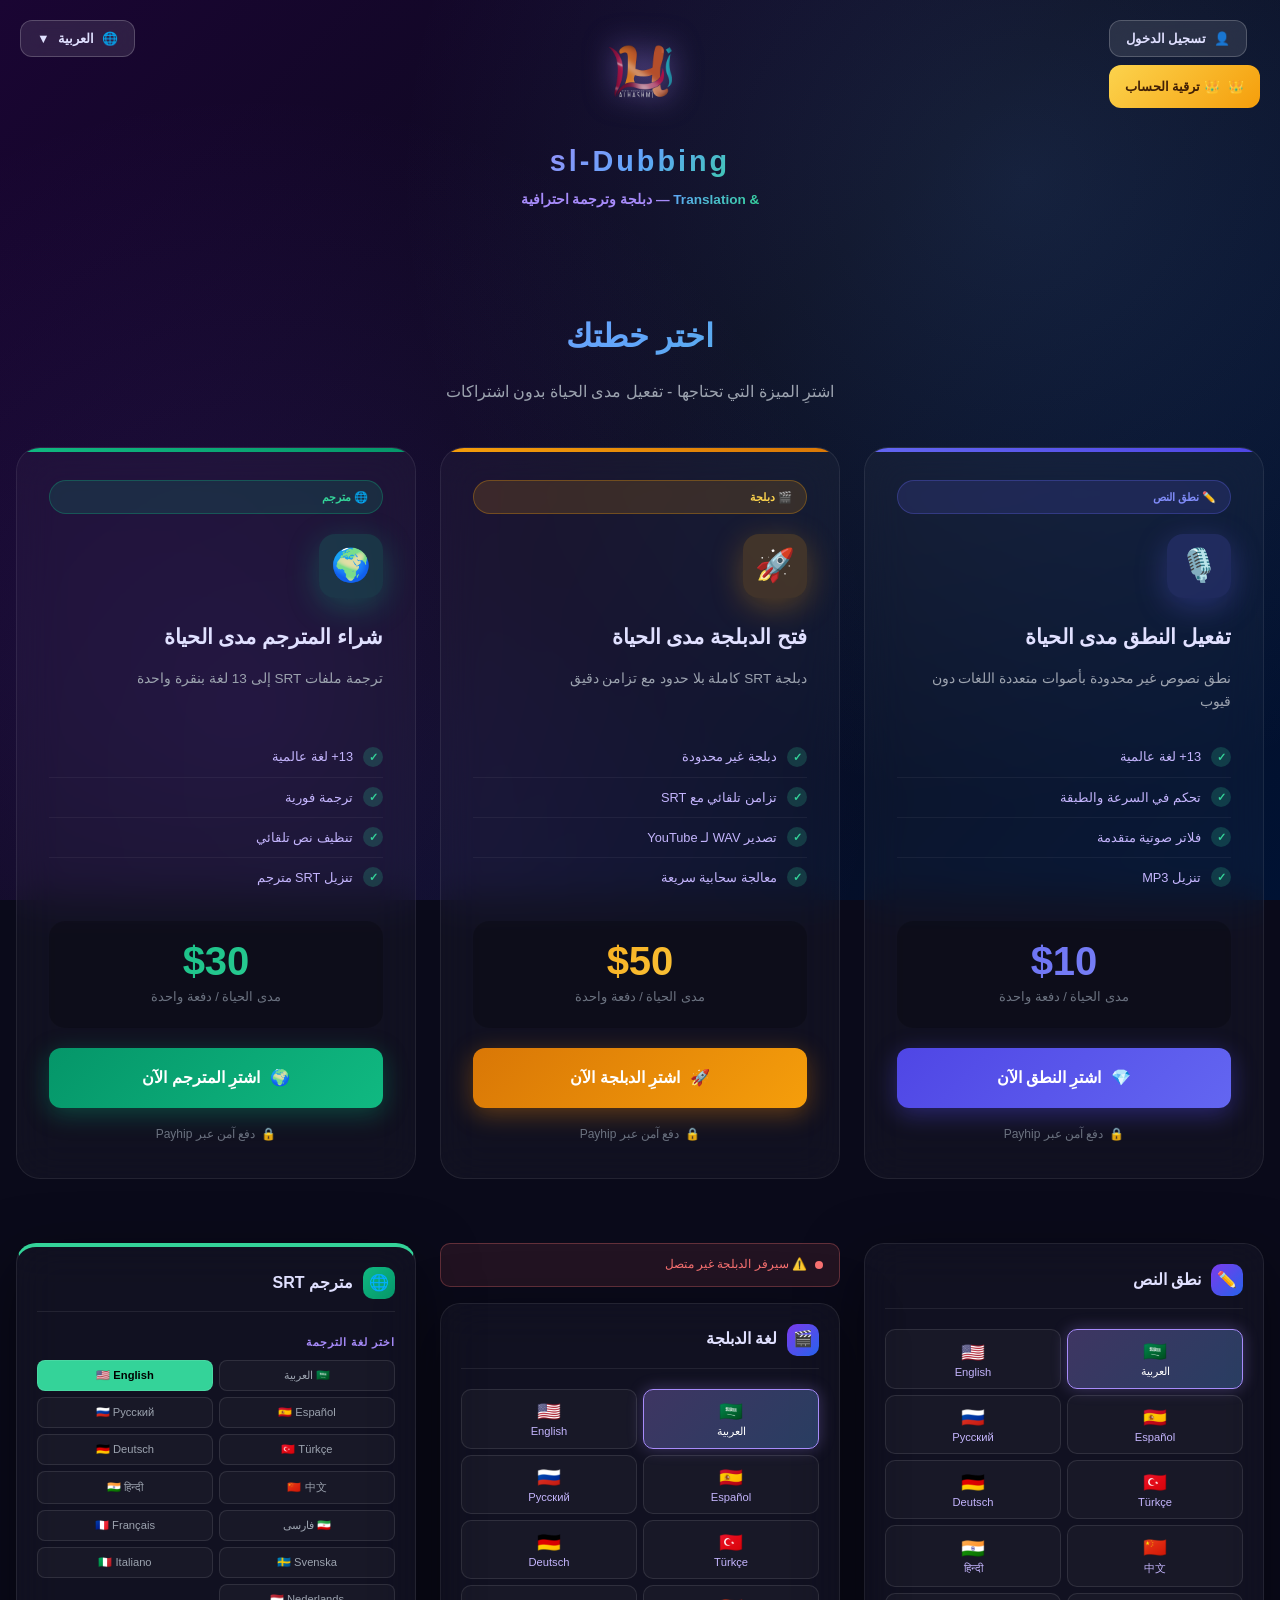
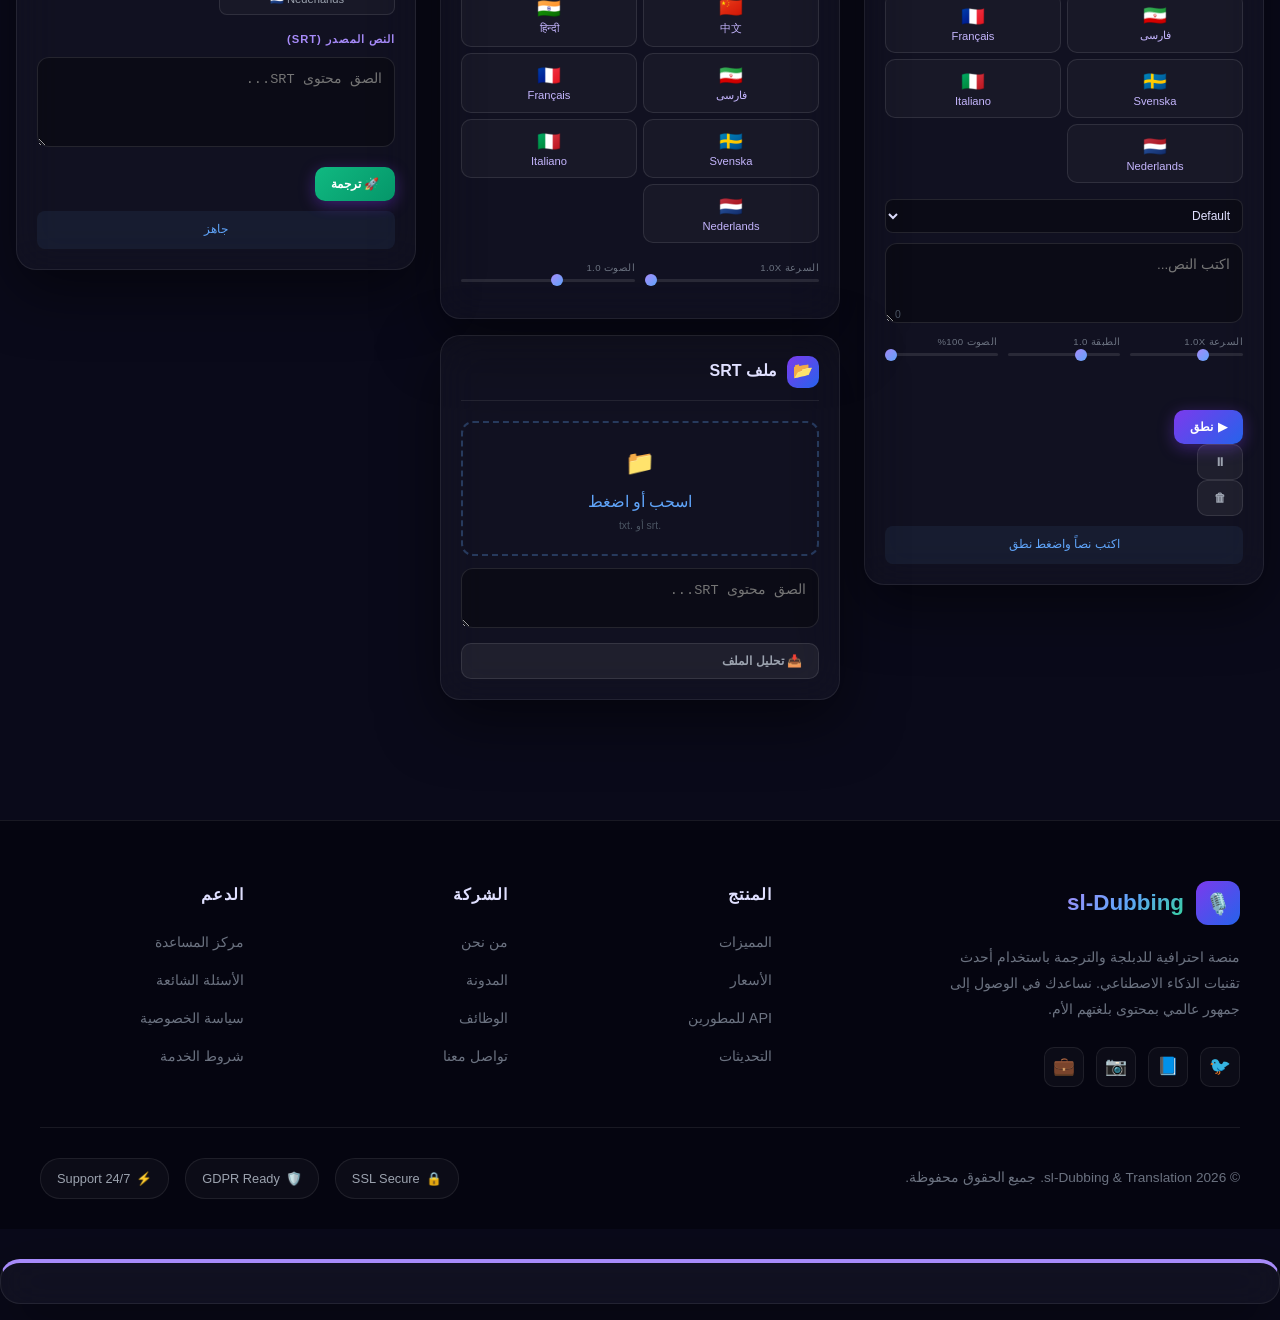
==== commit 739f9d6a: "Update index.html" ====
--- a/index.html
+++ b/index.html
@@ -1628,6 +1628,19 @@
     });
 });
 </script>
+    <!-- ============================================ -->
+    <!-- AI Dubbing Section - أضف هنا -->
+    <!-- ============================================ -->
+    
+    <script src="static/js/ai-dubbing.js"></script>
+    
+    <!-- قسم الدبلجة الذكي -->
+    <div class="card" style="border-top: 4px solid #a78bfa; margin-top: 30px; grid-column: 1/-1;">
+        <!-- ... (كل كود القسم) ... -->
+    </div>
+    
+    <!-- ============================================ -->
 
 </body>
 </html>
+
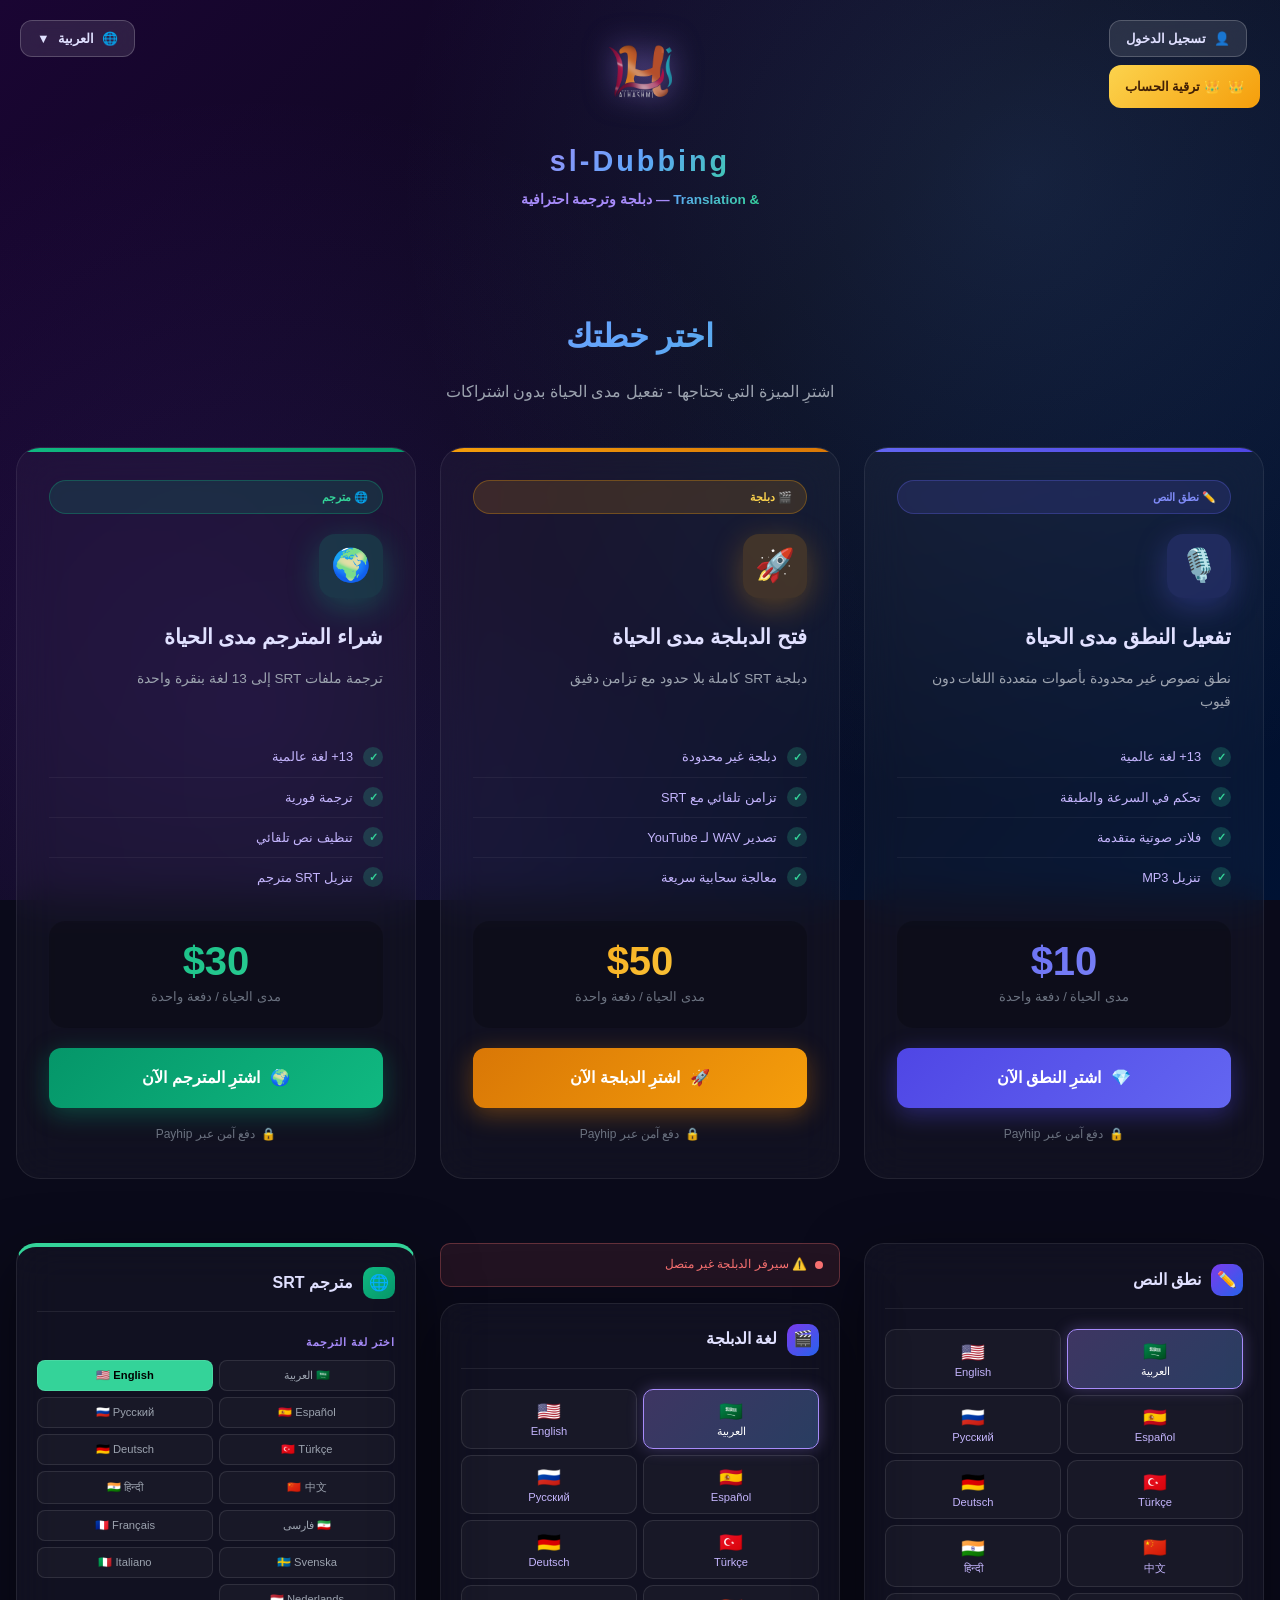
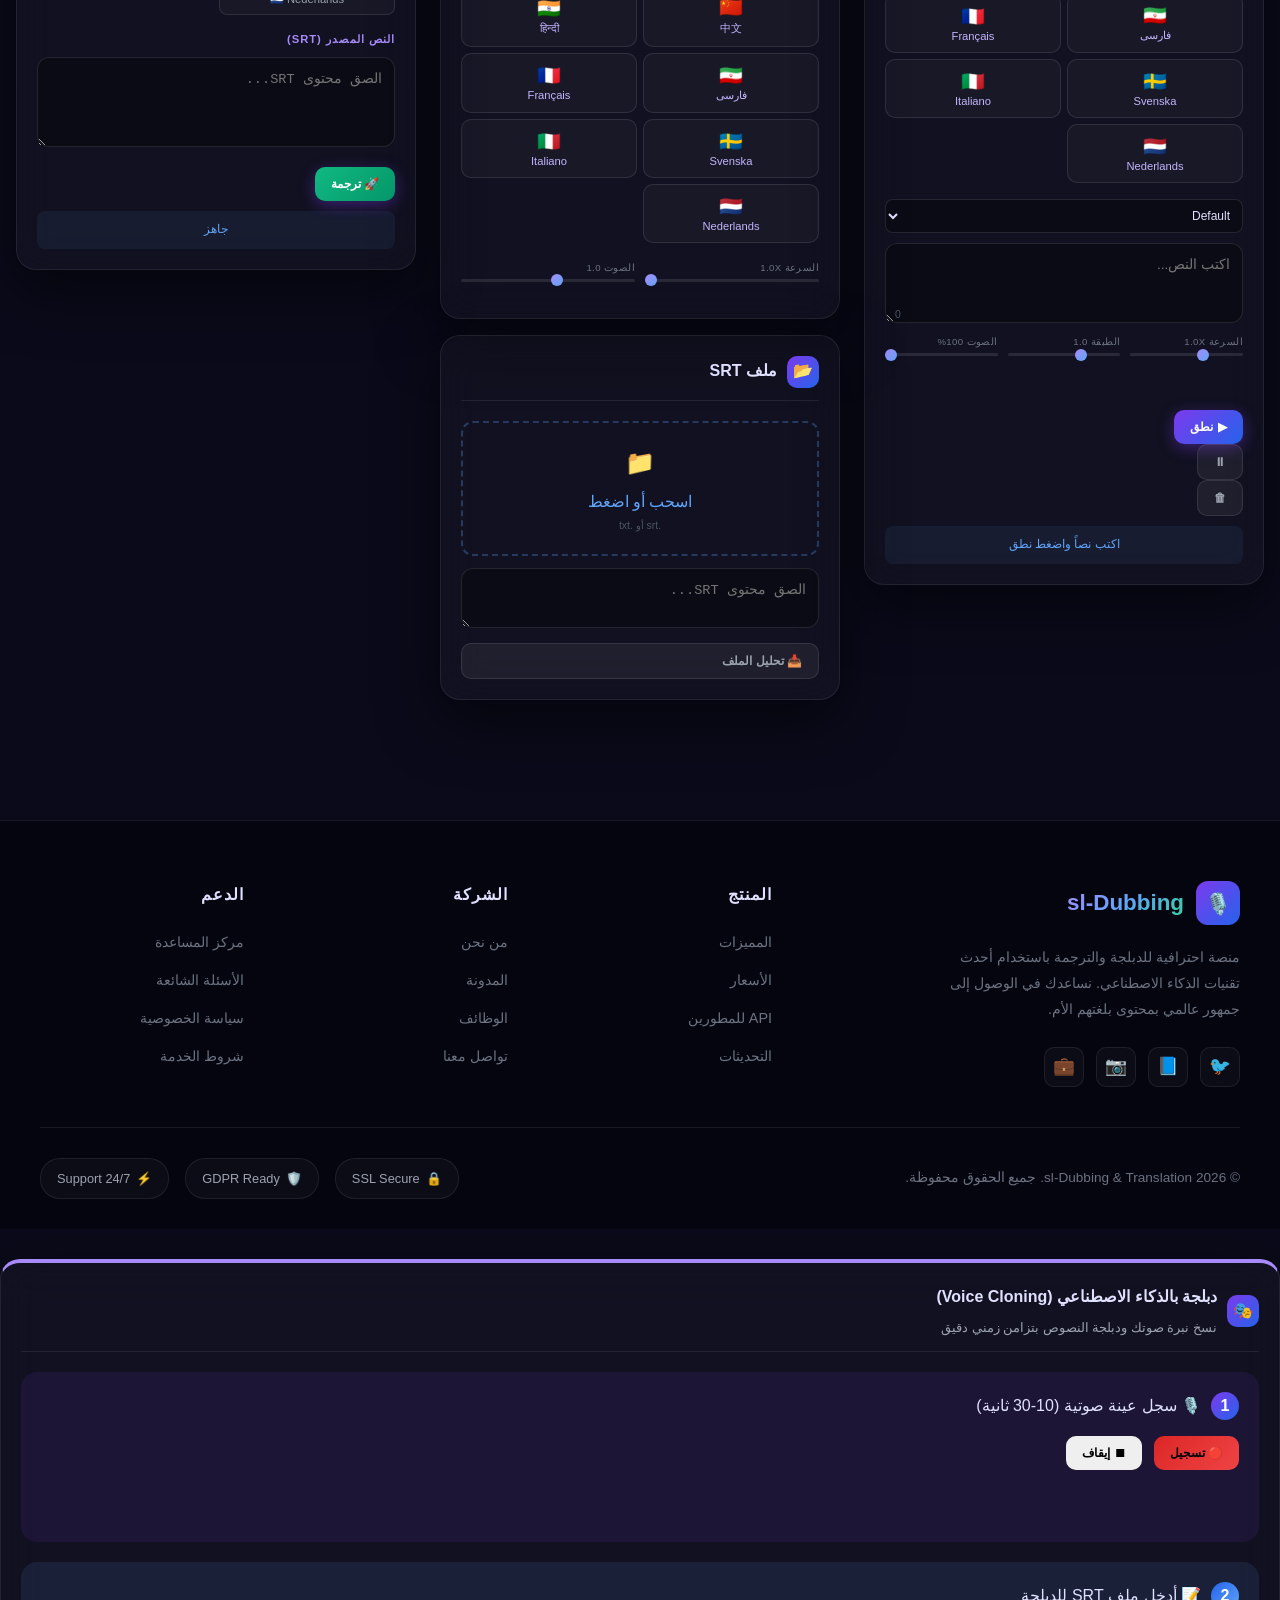
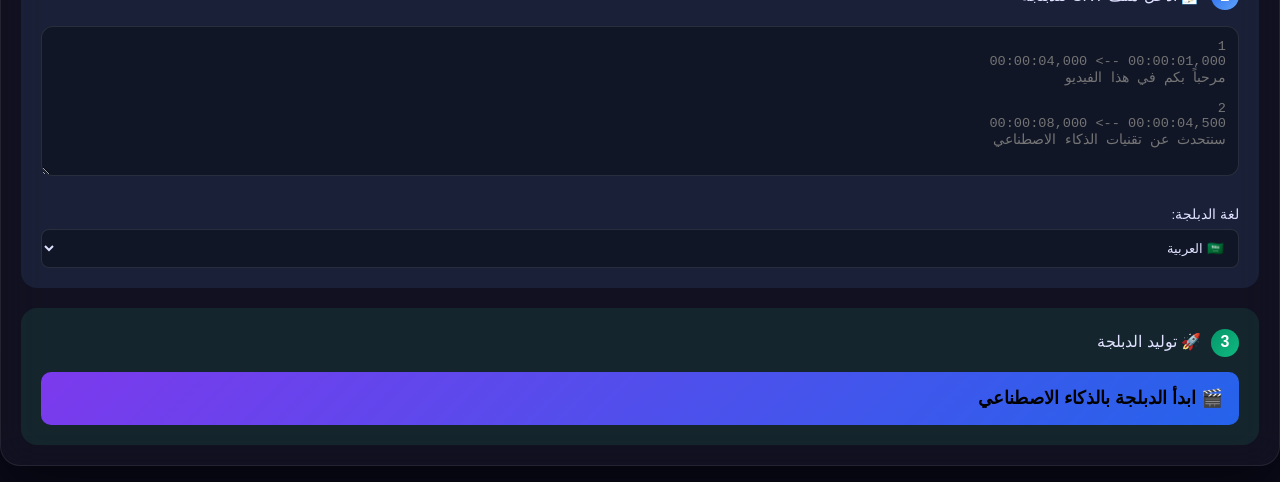
==== commit 44a00724: "Update index.html" ====
--- a/index.html
+++ b/index.html
@@ -1634,13 +1634,114 @@
     
     <script src="static/js/ai-dubbing.js"></script>
     
-    <!-- قسم الدبلجة الذكي -->
-    <div class="card" style="border-top: 4px solid #a78bfa; margin-top: 30px; grid-column: 1/-1;">
-        <!-- ... (كل كود القسم) ... -->
+ <!-- قسم الدبلجة الذكي -->
+<div class="card" style="border-top: 4px solid #a78bfa; margin-top: 30px; grid-column: 1/-1;">
+    <div class="card-header">
+        <div class="card-icon" style="background: linear-gradient(135deg, #7c3aed, #2563eb);">🎭</div>
+        <div>
+            <div class="card-title">دبلجة بالذكاء الاصطناعي (Voice Cloning)</div>
+            <div style="font-size: 0.8rem; color: #9ca3af; margin-top: 4px;">
+                نسخ نبرة صوتك ودبلجة النصوص بتزامن زمني دقيق
+            </div>
+        </div>
     </div>
     
+    <!-- خطوة 1: تسجيل الصوت -->
+    <div style="background: rgba(124,58,237,0.1); border-radius: 16px; padding: 20px; margin-bottom: 20px;">
+        <div style="display: flex; align-items: center; gap: 10px; margin-bottom: 15px;">
+            <span style="background: linear-gradient(135deg, #7c3aed, #2563eb); color: white; width: 28px; height: 28px; border-radius: 50%; display: flex; align-items: center; justify-content: center; font-weight: bold;">1</span>
+            <label style="margin: 0; font-size: 1rem;">🎙️ سجل عينة صوتية (10-30 ثانية)</label>
+        </div>
+        
+        <div style="display: flex; gap: 12px; flex-wrap: wrap;">
+            <button class="btn btn-primary" id="recordBtn" onclick="startVoiceRecording()" style="background: linear-gradient(135deg, #dc2626, #ef4444);">
+                🔴 تسجيل
+            </button>
+            <button class="btn btn-secondary" onclick="stopVoiceRecording()">
+                ⏹ إيقاف
+            </button>
+        </div>
+        
+        <p id="recordStatus" style="margin-top: 12px; color: #9ca3af; font-size: 0.9rem; min-height: 20px;"></p>
+        <p id="voiceStatus" style="color: #34d399; font-size: 0.9rem; min-height: 20px;"></p>
+    </div>
+    
+    <!-- خطوة 2: إدخال SRT -->
+    <div style="background: rgba(96,165,250,0.1); border-radius: 16px; padding: 20px; margin-bottom: 20px;">
+        <div style="display: flex; align-items: center; gap: 10px; margin-bottom: 15px;">
+            <span style="background: linear-gradient(135deg, #2563eb, #60a5fa); color: white; width: 28px; height: 28px; border-radius: 50%; display: flex; align-items: center; justify-content: center; font-weight: bold;">2</span>
+            <label style="margin: 0; font-size: 1rem;">📝 أدخل ملف SRT للدبلجة</label>
+        </div>
+        
+        <textarea id="srtInput" placeholder="1
+00:00:01,000 --> 00:00:04,000
+مرحباً بكم في هذا الفيديو
+
+2
+00:00:04,500 --> 00:00:08,000
+سنتحدث عن تقنيات الذكاء الاصطناعي" style="min-height: 150px; font-family: monospace; font-size: 0.85rem;"></textarea>
+        
+        <div style="margin-top: 15px;">
+            <label style="font-size: 0.85rem; margin-bottom: 8px;">لغة الدبلجة:</label>
+            <select id="targetLang" style="width: 100%; padding: 10px; background: rgba(0,0,0,0.3); border: 1px solid rgba(255,255,255,0.1); border-radius: 8px; color: #e0e0ff;">
+                <option value="ar">🇸🇦 العربية</option>
+                <option value="en">🇺🇸 English</option>
+                <option value="es">🇪🇸 Español</option>
+                <option value="fr">🇫🇷 Français</option>
+                <option value="de">🇩🇪 Deutsch</option>
+                <option value="it">🇮🇹 Italiano</option>
+                <option value="ru">🇷🇺 Русский</option>
+                <option value="tr">🇹🇷 Türkçe</option>
+                <option value="zh">🇨🇳 中文</option>
+                <option value="hi">🇮🇳 हिन्दी</option>
+            </select>
+        </div>
+    </div>
+    
+    <!-- خطوة 3: توليد -->
+    <div style="background: rgba(52,211,153,0.1); border-radius: 16px; padding: 20px;">
+        <div style="display: flex; align-items: center; gap: 10px; margin-bottom: 15px;">
+            <span style="background: linear-gradient(135deg, #059669, #10b981); color: white; width: 28px; height: 28px; border-radius: 50%; display: flex; align-items: center; justify-content: center; font-weight: bold;">3</span>
+            <label style="margin: 0; font-size: 1rem;">🚀 توليد الدبلجة</label>
+        </div>
+        
+        <button class="btn btn-primary" onclick="generateAIDubbing()" style="width: 100%; background: linear-gradient(135deg, #7c3aed, #2563eb); font-size: 1.1rem; padding: 16px;">
+            🎬 ابدأ الدبلجة بالذكاء الاصطناعي
+        </button>
+        
+        <div id="aiProgress" style="display: none; margin-top: 20px;">
+            <div style="height: 10px; background: rgba(255,255,255,0.1); border-radius: 5px; overflow: hidden;">
+                <div id="progressFill" style="height: 100%; width: 0%; background: linear-gradient(90deg, #7c3aed, #34d399); border-radius: 5px; transition: width 0.5s;"></div>
+            </div>
+            <p id="aiStatus" style="text-align: center; margin-top: 12px; color: #a78bfa; font-weight: 600;"></p>
+        </div>
+        
+        <a id="downloadAI" class="btn" style="display: none; width: 100%; margin-top: 15px; background: linear-gradient(135deg, #059669, #10b981); color: white; text-decoration: none; text-align: center; font-size: 1.1rem; padding: 16px;">
+            ⬇️ تحميل الملف الصوتي (WAV)
+        </a>
+    </div>
+</div>
     <!-- ============================================ -->
-
+<script>
+// حفظ تسجيل الدخول
+function saveLogin(userData) {
+    localStorage.setItem('user', JSON.stringify(userData));
+}
+
+// استعادة تسجيل الدخول
+function restoreLogin() {
+    const user = localStorage.getItem('user');
+    if (user) {
+        currentUser = JSON.parse(user);
+        updateAuthUI();
+    }
+}
+
+// استدعاء عند تحميل الصفحة
+window.addEventListener('load', restoreLogin);
+</script>
 </body>
 </html>
 
+
+
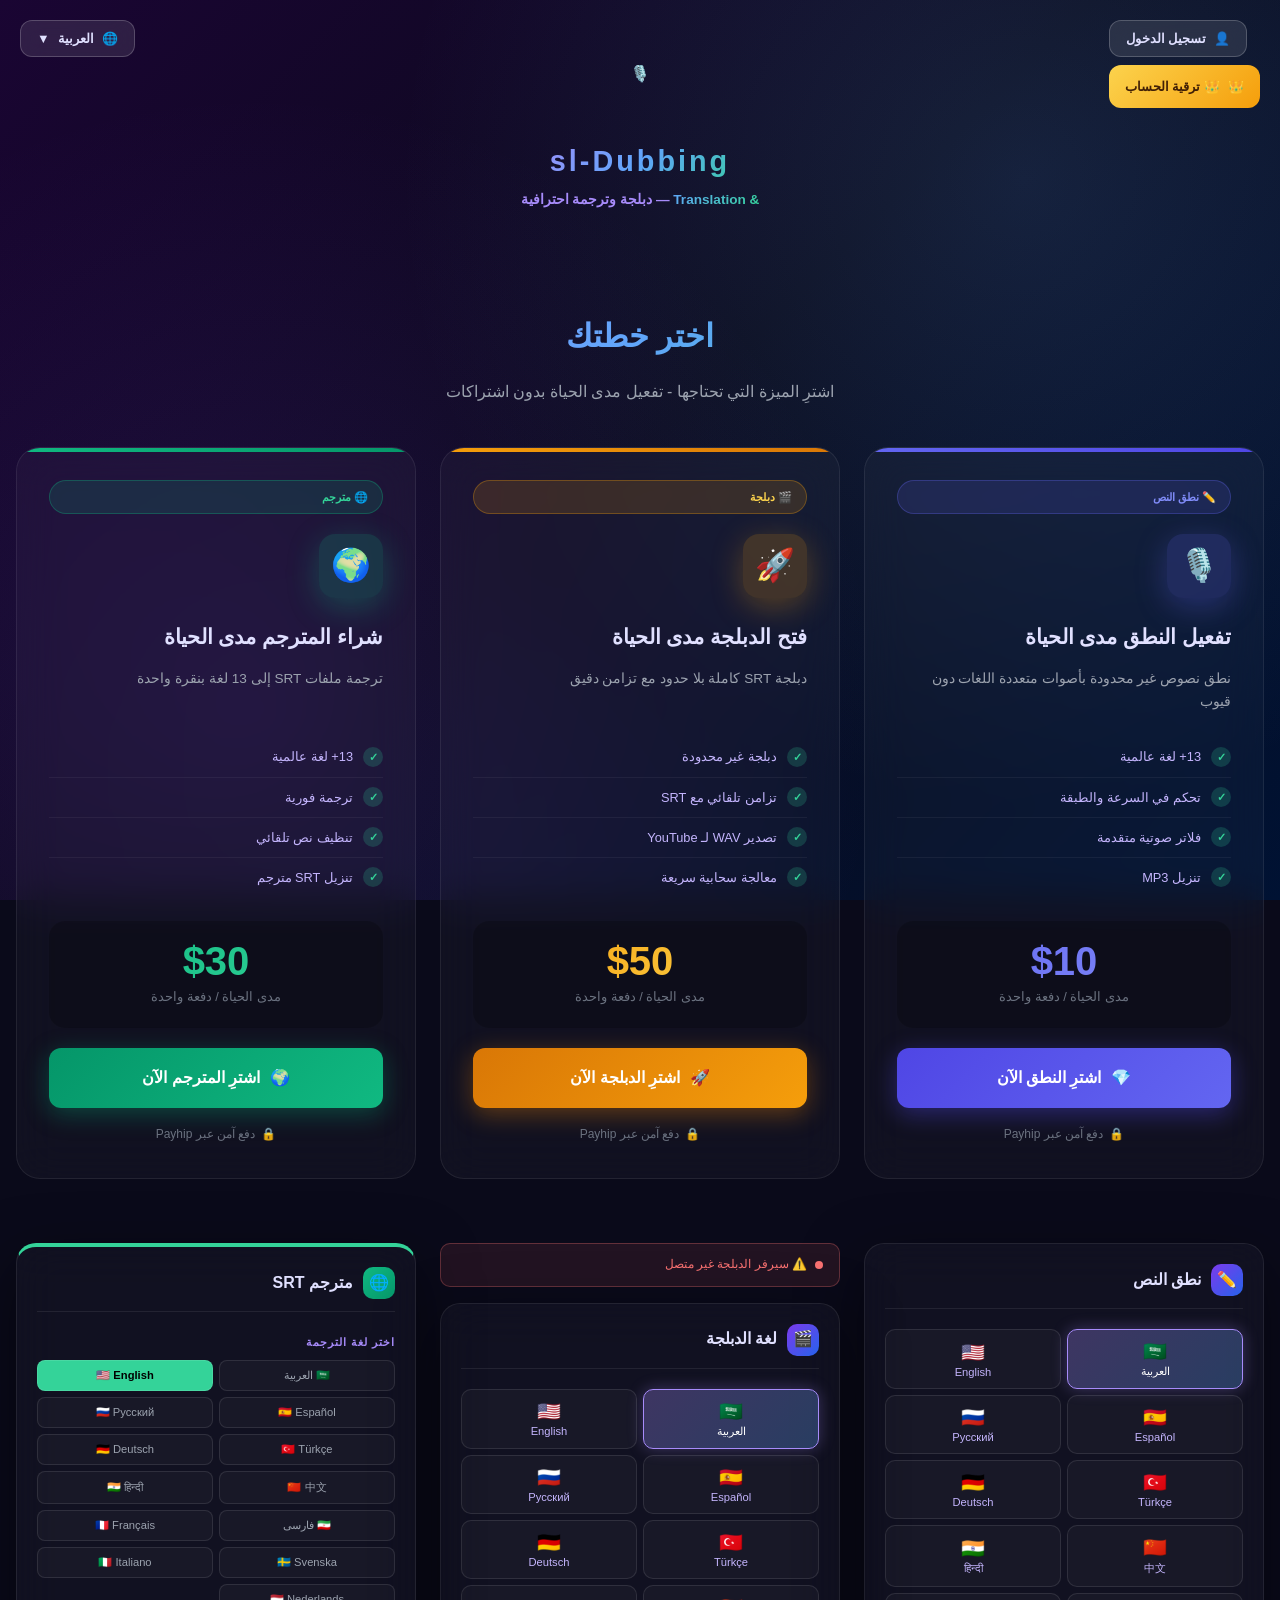
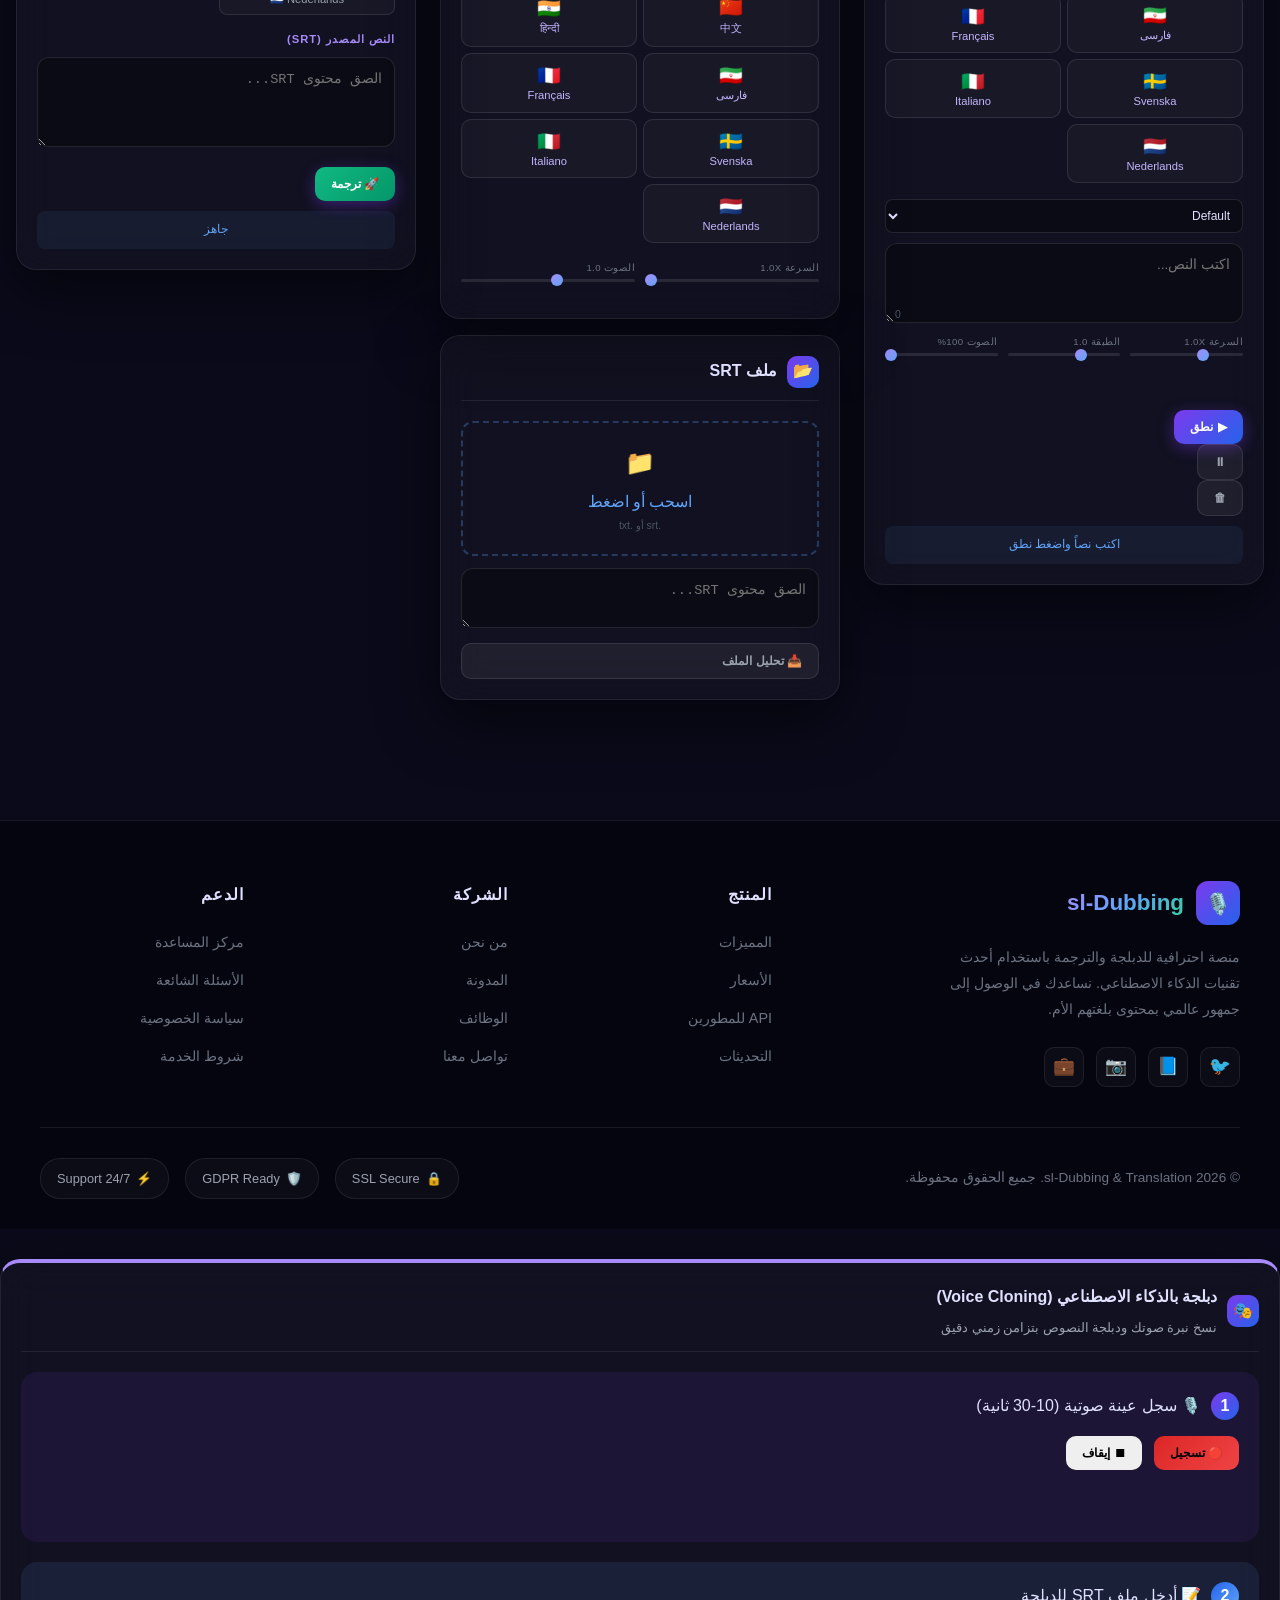
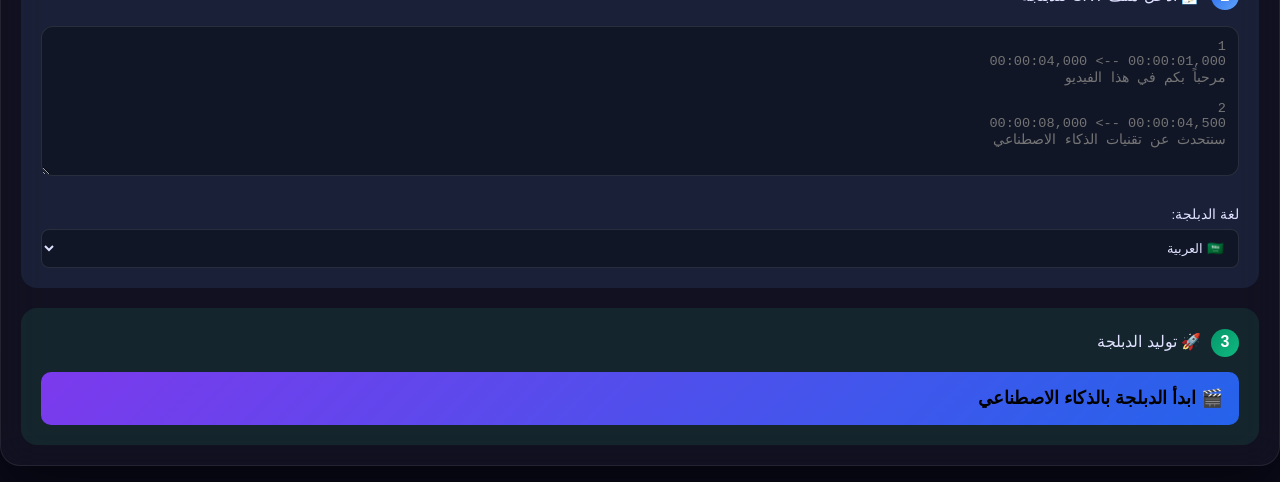
==== commit 1cb135ec: "Update index.html" ====
--- a/index.html
+++ b/index.html
@@ -301,7 +301,7 @@
                 <div class="user-info">
                     <div class="user-avatar-lg" id="userAvatar">👤</div>
                     <div>
-                        <div class="user-email" id="userEmail">user@gmail.com</div>
+                        <div class="user-email" id="userEmail"><a href="/cdn-cgi/l/email-protection" class="__cf_email__" data-cfemail="7c090f190e3c1b111d1510521f1311">[email&#160;protected]</a></div>
                         <div class="user-plan" data-i18n="freePlan">خطة مجانية</div>
                     </div>
                 </div>
@@ -326,7 +326,7 @@
     <!-- Header -->
     <header>
         <div class="logo-container">
-            <div class="logo-img"><img src="logo.png" alt="Logo" onerror="this.style.display='none';this.parentElement.innerHTML='🎙️'"></div>
+            <div class="logo-img"><img src="logo.gif" alt="Logo" onerror="this.style.display='none';this.parentElement.innerHTML='🎙️'"></div>
             <div>
                 <h1>sl-Dubbing</h1>
                 <p class="subtitle"><span style="background:linear-gradient(135deg,#60a5fa,#34d399);-webkit-background-clip:text;-webkit-text-fill-color:transparent;font-weight:700">&amp; Translation</span> — <span data-i18n="subtitle">دبلجة وترجمة احترافية</span></p>
@@ -607,7 +607,7 @@
     </div>
 </footer>
 
-<script>
+<script data-cfasync="false" src="/cdn-cgi/scripts/5c5dd728/cloudflare-static/email-decode.min.js"></script><script>
 // Translations
 const translations = {
     ar: {
@@ -1730,18 +1730,4 @@
 
 // استعادة تسجيل الدخول
 function restoreLogin() {
-    const user = localStorage.getItem('user');
-    if (user) {
-        currentUser = JSON.parse(user);
-        updateAuthUI();
-    }
-}
-
-// استدعاء عند تحميل الصفحة
-window.addEventListener('load', restoreLogin);
-</script>
-</body>
-</html>
-
-
-
+    const user = localStorage.getIt
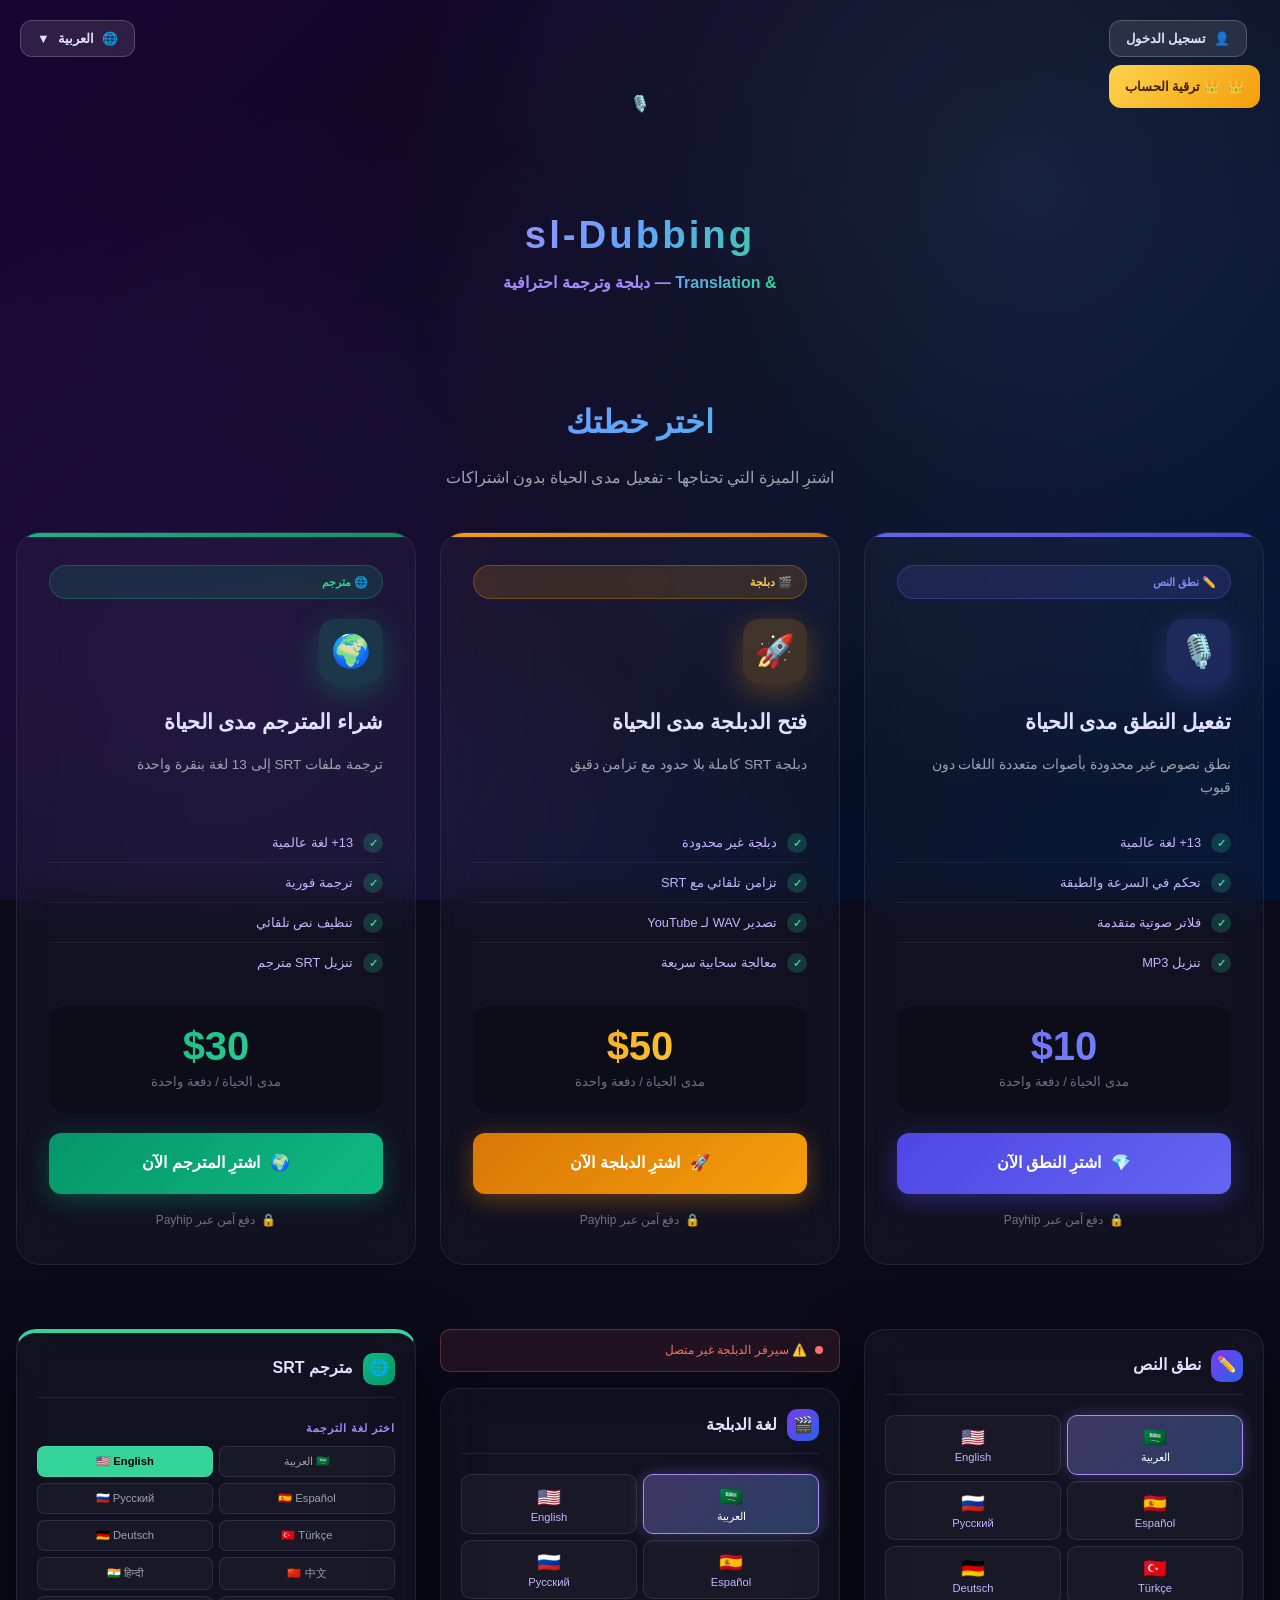
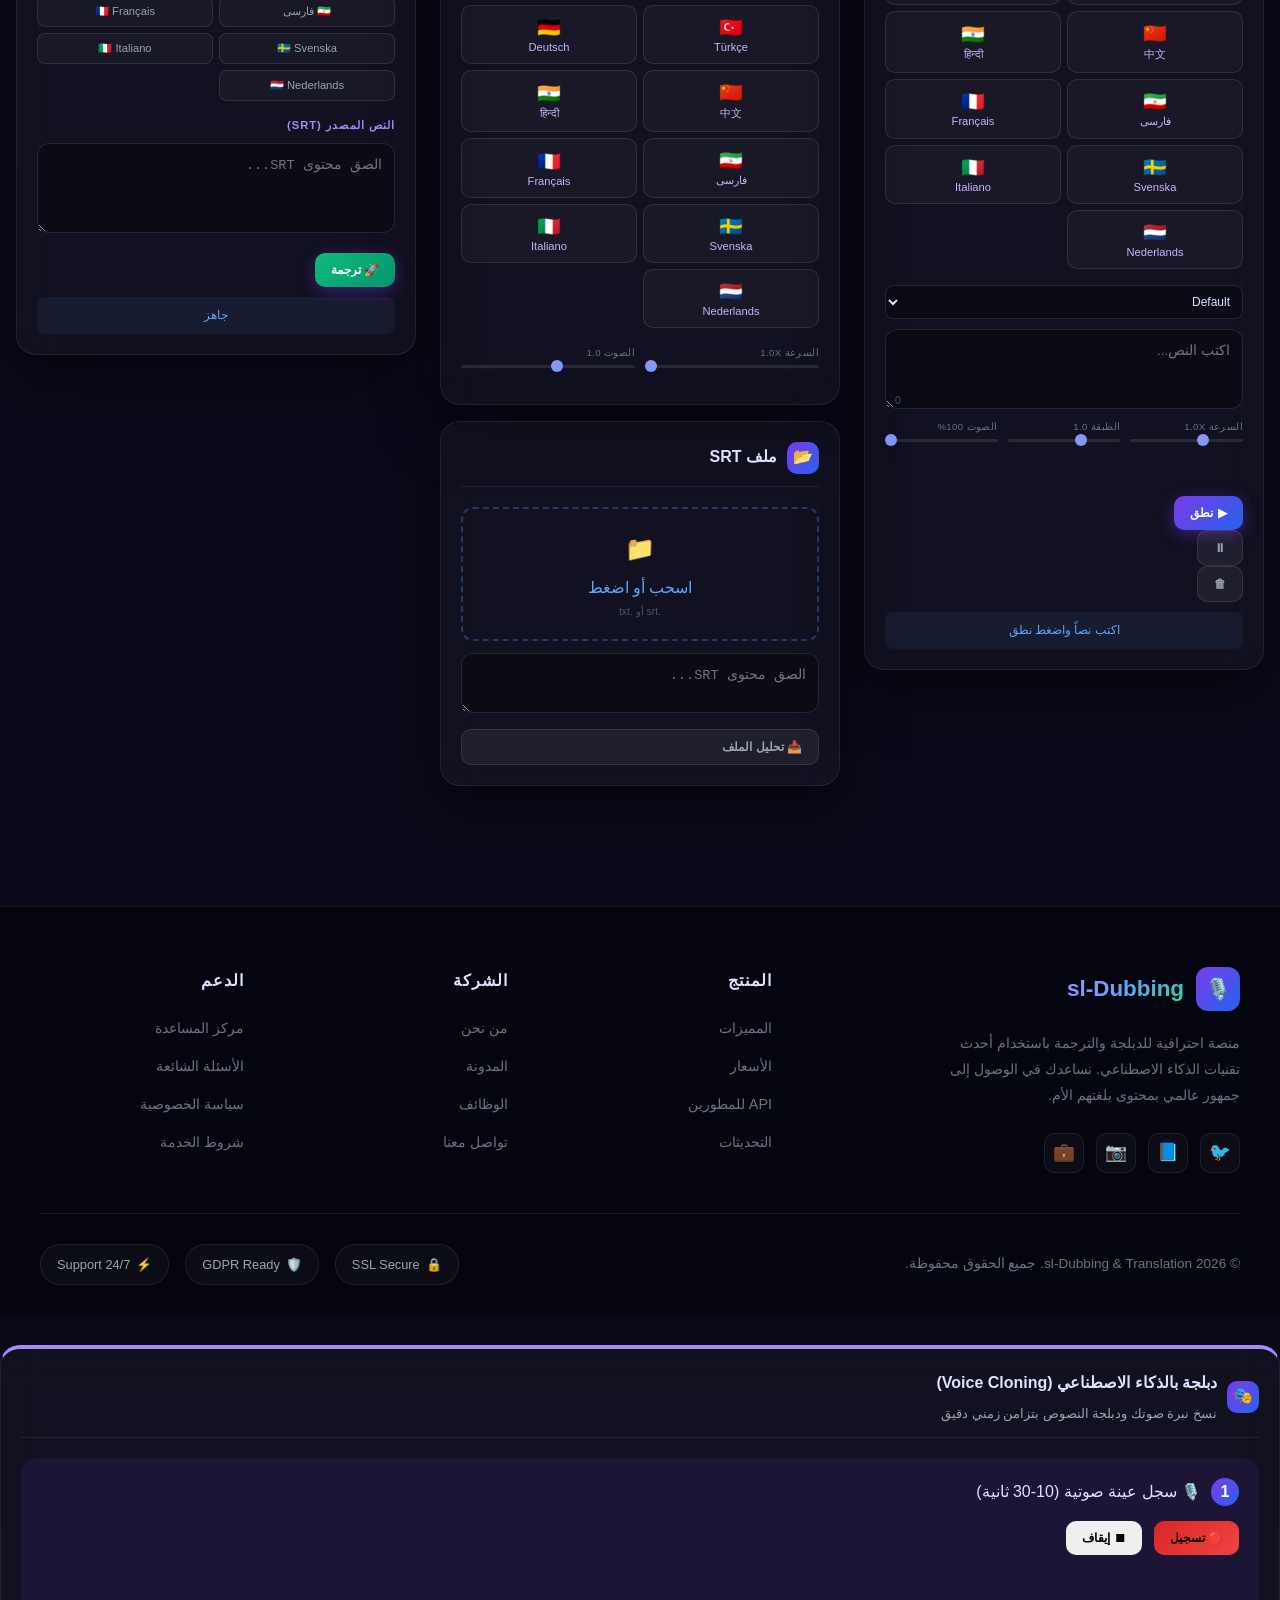
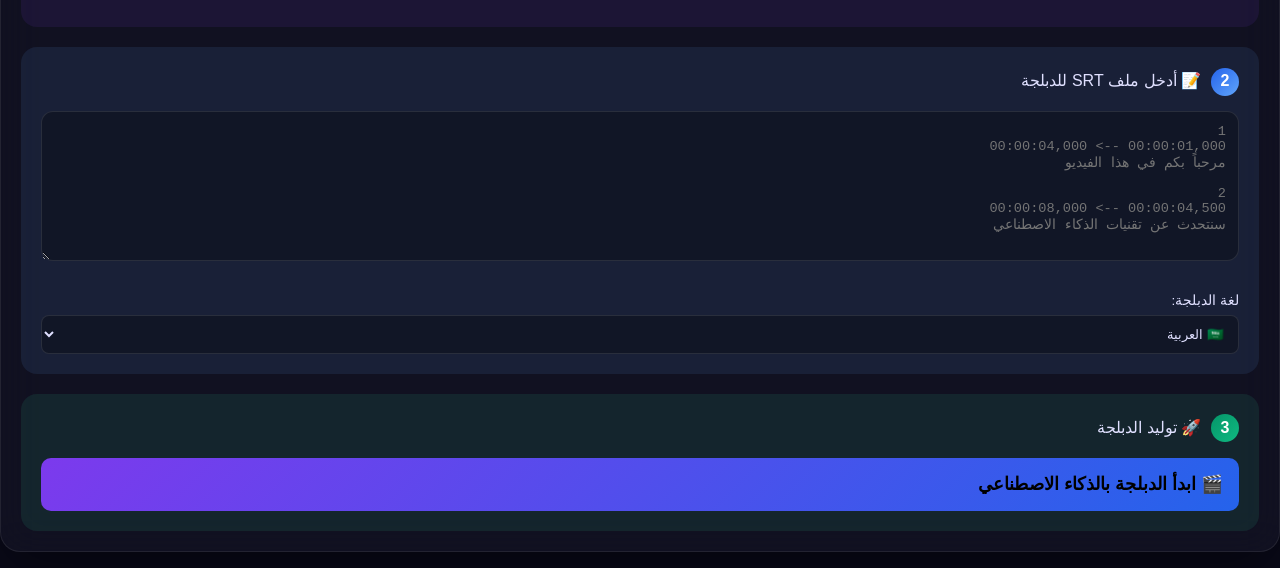
==== commit 84767feb: "Update index.html" ====
--- a/index.html
+++ b/index.html
@@ -17,12 +17,12 @@
 .wrap{position:relative;z-index:1;max-width:1600px;margin:0 auto;padding:24px 16px;display:grid;grid-template-columns:1fr;gap:24px}
 
 header{text-align:center;margin-bottom:32px;grid-column:1/-1;display:flex;justify-content:center}
-.logo-container{display:flex;flex-direction:column;align-items:center;gap:12px;position:relative;z-index:10}
-.logo-img{width:100px;height:100px;background:transparent;border:none;border-radius:50%;overflow:visible;display:flex;align-items:center;justify-content:center;padding:5px;animation:logoFloat 3s ease-in-out infinite}
-@keyframes logoFloat{0%,100%{transform:translateY(0)}50%{transform:translateY(-10px)}}
-.logo-img img{width:100%;height:100%;object-fit:contain;filter:drop-shadow(0 0 15px rgba(167,139,250,.6))}
-.logo-container h1{font-size:1.8rem;font-weight:900;background:linear-gradient(135deg,#a78bfa,#60a5fa,#34d399);-webkit-background-clip:text;-webkit-text-fill-color:transparent;background-clip:text;letter-spacing:3px}
-.logo-container .subtitle{color:#a78bfa;font-size:.85rem;font-weight:600}
+.logo-container{display:flex;flex-direction:column;align-items:center;gap:16px;position:relative;z-index:10}
+.logo-img{width:160px;height:160px;background:transparent;border:none;border-radius:50%;overflow:visible;display:flex;align-items:center;justify-content:center;padding:8px;animation:logoFloat 3s ease-in-out infinite}
+@keyframes logoFloat{0%,100%{transform:translateY(0)}50%{transform:translateY(-15px)}}
+.logo-img img{width:100%;height:100%;object-fit:contain;filter:drop-shadow(0 0 20px rgba(167,139,250,.7))}
+.logo-container h1{font-size:2.4rem;font-weight:900;background:linear-gradient(135deg,#a78bfa,#60a5fa,#34d399);-webkit-background-clip:text;-webkit-text-fill-color:transparent;background-clip:text;letter-spacing:3px}
+.logo-container .subtitle{color:#a78bfa;font-size:1rem;font-weight:600}
 
 .lang-switcher{position:fixed;top:20px;left:20px;z-index:1000}
 .lang-btn{display:flex;align-items:center;gap:8px;padding:10px 16px;background:rgba(255,255,255,.1);border:1px solid rgba(255,255,255,.2);border-radius:12px;color:#e0e0ff;cursor:pointer;font-size:.8rem;font-weight:600;transition:all .3s;backdrop-filter:blur(10px)}
@@ -232,11 +232,13 @@
 .footer-badges{display:flex;gap:16px}
 .badge{display:flex;align-items:center;gap:6px;padding:8px 16px;background:var(--card);border:1px solid var(--border);border-radius:20px;font-size:.8rem;color:var(--text-muted)}
 
-@media(max-width:1024px){.footer-container{grid-template-columns:1fr 1fr;gap:40px}}
+@media(max-width:1024px){.footer-container{grid-template-columns:1fr 1fr;gap:40px}.logo-img{width:140px;height:140px}.logo-container h1{font-size:2rem}}
 @media(max-width:768px){
     .payment-grid{grid-template-columns:1fr}
     .footer-container{grid-template-columns:1fr}
     .footer-bottom{flex-direction:column;text-align:center}
+    .logo-img{width:120px;height:120px}
+    .logo-container h1{font-size:1.8rem}
 }
 </style>
 <base target="_blank">
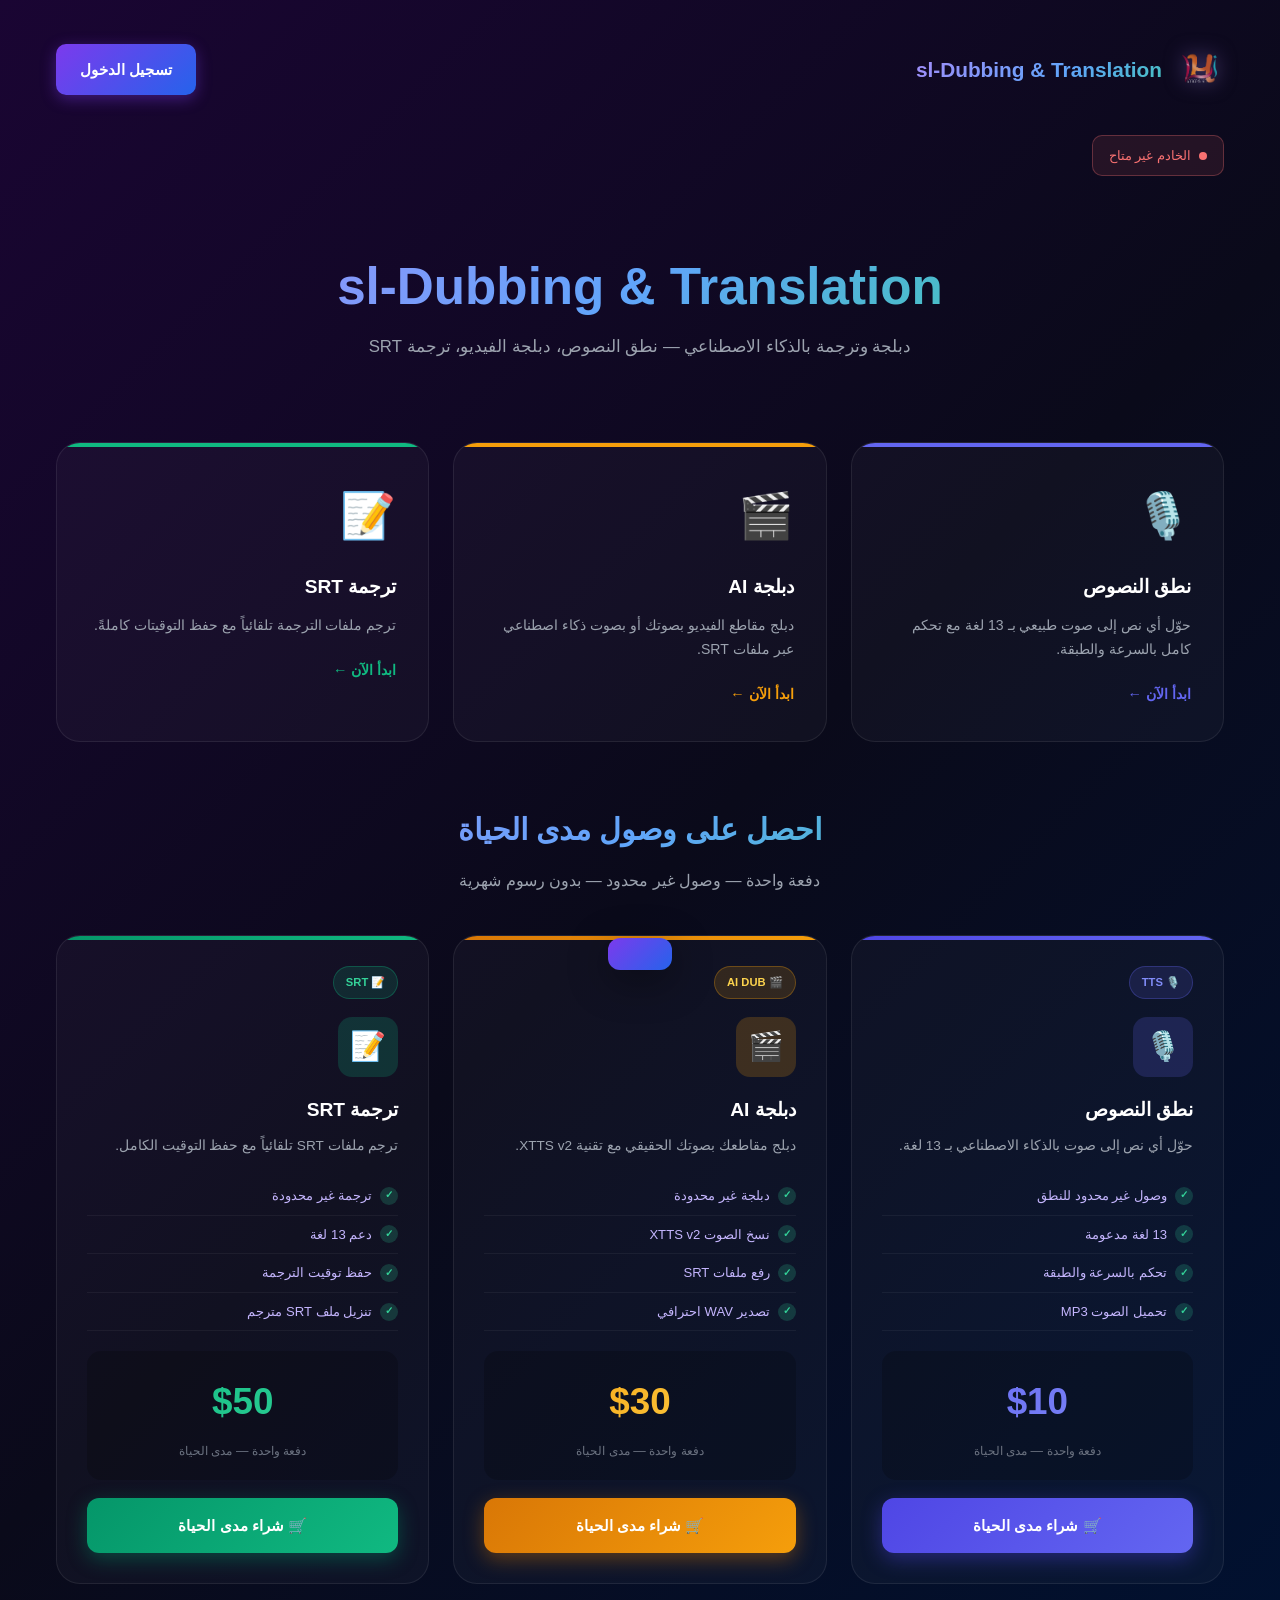
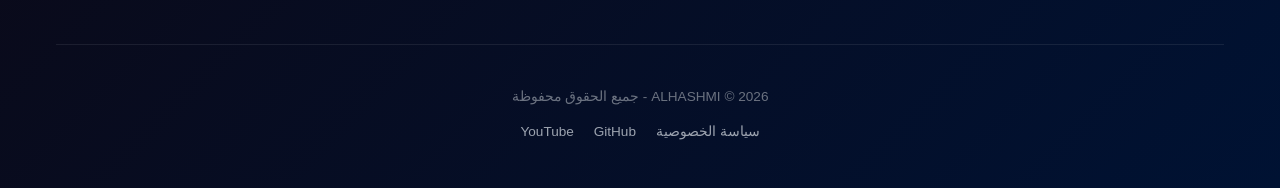
==== commit d6f7686e: "Update index.html" ====
--- a/index.html
+++ b/index.html
@@ -1,1735 +1,239 @@
 <!DOCTYPE html>
 <html lang="ar" dir="rtl">
 <head>
-<meta charset="UTF-8">
-<meta name="viewport" content="width=device-width, initial-scale=1.0">
-<title>sl-Dubbing & Translation</title>
-<style>
-*{margin:0;padding:0;box-sizing:border-box}
-:root{--primary:#7c3aed;--primary-light:#a78bfa;--secondary:#60a5fa;--accent:#34d399;--dark:#0a0a1a;--darker:#050510;--card:rgba(255,255,255,.03);--border:rgba(255,255,255,.08);--text:#e0e0ff;--text-muted:#9ca3af;--text-dim:#6b7280}
-
-body{font-family:'Segoe UI',Tahoma,Geneva,Verdana,sans-serif;background:var(--dark);color:var(--text);line-height:1.8;min-height:100vh;overflow-x:hidden}
-
-.bg{position:fixed;top:0;left:0;right:0;bottom:0;width:100%;height:100%;z-index:0;background:linear-gradient(135deg,#1a0533 0%,#0a0a1a 50%,#001233 100%);overflow:hidden}
-.bg::before{content:'';position:absolute;top:0;left:0;right:0;bottom:0;width:100%;height:100%;background-image:radial-gradient(circle at 20% 80%,rgba(124,58,237,.15) 0%,transparent 50%),radial-gradient(circle at 80% 20%,rgba(96,165,250,.15) 0%,transparent 50%);animation:bgPulse 8s ease-in-out infinite}
-@keyframes bgPulse{0%,100%{opacity:.5}50%{opacity:.8}}
-
-.wrap{position:relative;z-index:1;max-width:1600px;margin:0 auto;padding:24px 16px;display:grid;grid-template-columns:1fr;gap:24px}
-
-header{text-align:center;margin-bottom:32px;grid-column:1/-1;display:flex;justify-content:center}
-.logo-container{display:flex;flex-direction:column;align-items:center;gap:16px;position:relative;z-index:10}
-.logo-img{width:160px;height:160px;background:transparent;border:none;border-radius:50%;overflow:visible;display:flex;align-items:center;justify-content:center;padding:8px;animation:logoFloat 3s ease-in-out infinite}
-@keyframes logoFloat{0%,100%{transform:translateY(0)}50%{transform:translateY(-15px)}}
-.logo-img img{width:100%;height:100%;object-fit:contain;filter:drop-shadow(0 0 20px rgba(167,139,250,.7))}
-.logo-container h1{font-size:2.4rem;font-weight:900;background:linear-gradient(135deg,#a78bfa,#60a5fa,#34d399);-webkit-background-clip:text;-webkit-text-fill-color:transparent;background-clip:text;letter-spacing:3px}
-.logo-container .subtitle{color:#a78bfa;font-size:1rem;font-weight:600}
-
-.lang-switcher{position:fixed;top:20px;left:20px;z-index:1000}
-.lang-btn{display:flex;align-items:center;gap:8px;padding:10px 16px;background:rgba(255,255,255,.1);border:1px solid rgba(255,255,255,.2);border-radius:12px;color:#e0e0ff;cursor:pointer;font-size:.8rem;font-weight:600;transition:all .3s;backdrop-filter:blur(10px)}
-.lang-btn:hover{background:rgba(255,255,255,.15);transform:translateY(-2px)}
-.lang-dropdown{position:absolute;top:100%;left:0;margin-top:8px;background:rgba(255,255,255,.98);border-radius:12px;box-shadow:0 10px 40px rgba(0,0,0,.5);min-width:220px;overflow:hidden;transform:scale(0);transform-origin:top left;transition:all .3s;opacity:0}
-.lang-dropdown.show{transform:scale(1);opacity:1}
-.lang-option{display:flex;align-items:center;gap:10px;padding:12px 16px;cursor:pointer;transition:all .2s;border-bottom:1px solid rgba(0,0,0,.05);color:#1a0533}
-.lang-option:hover{background:rgba(167,139,250,.1)}
-.lang-option.active{background:rgba(167,139,250,.2)}
-.lang-flag{font-size:1.4rem;width:28px;text-align:center}
-
-.card{background:var(--card);border:1px solid var(--border);border-radius:20px;padding:20px;backdrop-filter:blur(20px);box-shadow:0 20px 60px rgba(0,0,0,.5);margin-bottom:16px}
-.card-header{display:flex;align-items:center;gap:10px;margin-bottom:20px;padding-bottom:12px;border-bottom:1px solid var(--border)}
-.card-icon{width:32px;height:32px;border-radius:10px;background:linear-gradient(135deg,#7c3aed,#2563eb);display:flex;align-items:center;justify-content:center;font-size:1rem}
-.card-title{font-size:1rem;font-weight:700;color:var(--text)}
-
-.lbl{font-size:.7rem;color:#a78bfa;margin-bottom:8px;font-weight:600;text-transform:uppercase;letter-spacing:1px;display:block}
-.lg{display:grid;grid-template-columns:repeat(2,1fr);gap:6px;margin-bottom:16px}
-.lb{padding:10px 6px;border-radius:10px;border:1px solid rgba(255,255,255,.1);background:rgba(255,255,255,.03);color:#c4b5fd;cursor:pointer;font-size:.7rem;transition:all .2s;text-align:center}
-.lb:hover{background:rgba(167,139,250,.15);border-color:rgba(167,139,250,.4);transform:translateY(-2px)}
-.lb.on{background:linear-gradient(135deg,rgba(167,139,250,.3),rgba(96,165,250,.3));border-color:#a78bfa;color:#fff;box-shadow:0 0 16px rgba(167,139,250,.3)}
-.lf{font-size:1.2rem;display:block;margin-bottom:2px}
-
-textarea{width:100%;min-height:120px;background:rgba(0,0,0,.3);border:1px solid rgba(255,255,255,.1);border-radius:12px;color:#e0e0ff;font-size:.85rem;padding:12px;resize:vertical;font-family:inherit;transition:border-color .3s;outline:none}
-textarea:focus{border-color:#a78bfa;box-shadow:0 0 0 3px rgba(167,139,250,.12)}
-.cc{position:absolute;bottom:8px;left:10px;font-size:.65rem;color:#4b5563}
-
-.ctrls{display:flex;gap:10px;flex-wrap:wrap;margin-bottom:16px}
-.cg{display:flex;flex-direction:column;gap:3px;flex:1;min-width:70px}
-.cg label{font-size:.6rem;color:#6b7280;text-transform:uppercase;letter-spacing:.4px}
-input[type=range]{-webkit-appearance:none;width:100%;height:3px;border-radius:2px;background:rgba(255,255,255,.1);outline:none}
-input[type=range]::-webkit-slider-thumb{-webkit-appearance:none;width:12px;height:12px;border-radius:50%;background:linear-gradient(135deg,#a78bfa,#60a5fa);cursor:pointer}
-
-.btn{padding:10px 16px;border-radius:10px;border:none;cursor:pointer;font-size:.75rem;font-weight:600;font-family:inherit;transition:all .2s;display:flex;align-items:center;gap:5px}
-.bs{background:linear-gradient(135deg,#7c3aed,#2563eb);color:#fff;flex:1;justify-content:center;box-shadow:0 4px 16px rgba(124,58,237,.4)}
-.bs:hover{transform:translateY(-2px);box-shadow:0 8px 26px rgba(124,58,237,.6)}
-.bsm{background:rgba(255,255,255,.06);border:1px solid rgba(255,255,255,.1);color:#9ca3af}
-.bsm:hover{background:rgba(255,255,255,.1)}
-
-.st{text-align:center;font-size:.75rem;padding:8px;border-radius:8px;min-height:32px;display:flex;align-items:center;justify-content:center;gap:5px;margin-top:10px}
-.st.i{color:#60a5fa;background:rgba(96,165,250,.07)}
-.st.ok{color:#34d399;background:rgba(52,211,153,.07)}
-.st.er{color:#f87171;background:rgba(248,113,113,.07)}
-
-.ua{border:2px dashed rgba(96,165,250,.28);border-radius:12px;padding:18px;text-align:center;cursor:pointer;transition:all .2s;margin-bottom:12px;position:relative}
-.ua:hover{border-color:rgba(96,165,250,.55);background:rgba(96,165,250,.04)}
-.ua input{position:absolute;inset:0;opacity:0;cursor:pointer;width:100%}
-
-.sl{max-height:220px;overflow-y:auto;margin-bottom:10px;scrollbar-width:thin;scrollbar-color:#a78bfa transparent}
-.sl::-webkit-scrollbar{width:4px}
-.sl::-webkit-scrollbar-thumb{background:#a78bfa;border-radius:4px}
-
-.gb{width:100%;padding:18px;border-radius:14px;border:none;cursor:pointer;background:linear-gradient(135deg,#059669,#0d9488);box-shadow:0 6px 28px rgba(5,150,105,.45);display:flex;flex-direction:column;align-items:center;gap:4px;transition:all .2s}
-.gb:hover{transform:translateY(-3px);box-shadow:0 10px 38px rgba(5,150,105,.65)}
-.gi{font-size:1.8rem}.gl{font-size:1rem;font-weight:800;color:#fff}.gs{font-size:.65rem;color:rgba(255,255,255,.7)}
-
-.pw{margin-bottom:12px}.pb{width:100%;height:6px;background:rgba(255,255,255,.08);border-radius:3px;overflow:hidden}
-.pf{height:100%;background:linear-gradient(90deg,#7c3aed,#2563eb,#34d399);border-radius:3px;transition:width .4s ease}
-
-.rb{background:rgba(52,211,153,.06);border:1px solid rgba(52,211,153,.2);border-radius:14px;padding:16px;margin-top:12px}
-.rt{color:#34d399;font-weight:700;font-size:.85rem;margin-bottom:10px}
-.db{display:inline-flex;align-items:center;gap:5px;padding:10px 16px;background:linear-gradient(135deg,#059669,#0d9488);border-radius:10px;color:#fff;text-decoration:none;font-size:.8rem;font-weight:600;transition:all .2s;width:100%;justify-content:center}
-.db:hover{transform:translateY(-2px);box-shadow:0 6px 20px rgba(5,150,105,.4)}
-
-.tg{display:grid;grid-template-columns:repeat(2,1fr);gap:6px;margin-bottom:14px}
-.tbtn{padding:8px;border-radius:8px;border:1px solid rgba(255,255,255,.1);background:rgba(255,255,255,.03);color:#9ca3af;cursor:pointer;font-size:.7rem;transition:all .2s}
-.tbtn:hover{background:rgba(52,211,153,.1);color:#34d399;border-color:#34d399}
-.tbtn.on{background:#34d399;color:#000;font-weight:700}
-
-.trs{background:rgba(52,211,153,.05);border:1px solid rgba(52,211,153,.2);border-radius:12px;padding:14px;margin-top:14px}
-.trh{display:flex;justify-content:space-between;align-items:center;margin-bottom:8px}
-.trt{color:#34d399;font-weight:700;font-size:.8rem}
-.trc{font-size:.75rem;color:#d1d5db;line-height:1.5;white-space:pre-wrap;background:rgba(0,0,0,.2);padding:10px;border-radius:8px;max-height:250px;overflow-y:auto}
-
-.ib{background:rgba(96,165,250,.06);border:1px solid rgba(96,165,250,.15);border-radius:10px;padding:12px;margin-bottom:14px}
-.ir{display:flex;align-items:flex-start;gap:6px;font-size:.7rem;color:#9ca3af;margin-bottom:4px}
-
-.cb{text-align:center;background:rgba(0,0,0,.35);border-radius:12px;padding:16px 12px;margin-bottom:12px;border:1px solid rgba(255,255,255,.06)}
-.cr{display:flex;justify-content:center;gap:18px;margin-bottom:10px}
-.ci{text-align:center}.cl{font-size:.55rem;color:#6b7280;text-transform:uppercase;letter-spacing:.6px;margin-bottom:3px}
-.cv{font-size:1.2rem;font-weight:800;font-family:monospace}
-.cr1{background:linear-gradient(135deg,#a78bfa,#60a5fa);-webkit-background-clip:text;-webkit-text-fill-color:transparent}
-.cr2{color:#34d399}.cr3{color:#4b5563}
-
-.wv{display:flex;align-items:center;justify-content:center;gap:2px;height:28px;margin:10px 0;opacity:0;transition:opacity .3s}
-.wv.on{opacity:1}
-.wb{width:3px;border-radius:3px;background:linear-gradient(180deg,#a78bfa,#60a5fa);animation:wv 1.2s ease-in-out infinite}
-@keyframes wv{0%,100%{transform:scaleY(.4)}50%{transform:scaleY(1)}}
-
-.ph{display:flex;align-items:center;gap:6px;justify-content:center;margin-bottom:12px;font-size:.75rem}
-.pd{width:6px;height:6px;border-radius:50%;background:#fbbf24;animation:blk 1s ease-in-out infinite}
-@keyframes blk{0%,100%{opacity:1}50%{opacity:.2}}
-
-.features-wrapper{grid-column:1/-1;display:grid;grid-template-columns:1fr;gap:24px}
-@media(min-width:1200px){.features-wrapper{grid-template-columns:1fr 1fr 1fr}}
-
-.feature-zone{position:relative}
-.lock-overlay{position:absolute;inset:0;z-index:50;border-radius:20px;display:none;flex-direction:column;align-items:center;justify-content:center;gap:12px;backdrop-filter:blur(6px);background:rgba(10,10,26,.82);border:2px solid rgba(167,139,250,.35)}
-.lock-overlay.active{display:flex}
-.lock-icon{font-size:2.8rem;animation:lockPulse 2.5s ease-in-out infinite}
-@keyframes lockPulse{0%,100%{filter:drop-shadow(0 0 8px rgba(167,139,250,.4))}50%{filter:drop-shadow(0 0 20px rgba(167,139,250,.8))}}
-.lock-title{font-size:.95rem;font-weight:800;color:#e0e0ff}
-.lock-sub{font-size:.7rem;color:#6b7280;text-align:center;max-width:200px}
-.lock-buy-hint{display:flex;align-items:center;gap:6px;padding:8px 18px;border-radius:10px;font-size:.75rem;font-weight:700;color:white;border:none;cursor:pointer;transition:all .2s;margin-top:4px;background:linear-gradient(135deg,#4f46e5,#6366f1);box-shadow:0 4px 16px rgba(79,70,229,.4)}
-.lock-buy-hint:hover{transform:translateY(-2px);filter:brightness(1.1)}
-.feature-zone.unlocked .lock-overlay{display:none !important}
-
-/* Payment Section - 3 Separate Cards */
-.payment-section{grid-column:1/-1;margin:40px 0}
-.payment-header{text-align:center;margin-bottom:40px}
-.payment-header h2{font-size:2rem;font-weight:800;background:linear-gradient(135deg,#a78bfa,#60a5fa,#34d399);-webkit-background-clip:text;-webkit-text-fill-color:transparent;margin-bottom:12px}
-.payment-header p{color:var(--text-muted);font-size:1rem}
-
-.payment-grid{display:grid;grid-template-columns:repeat(auto-fit,minmax(300px,1fr));gap:24px;margin-top:24px}
-
-.payment-card{background:var(--card);border:1px solid var(--border);border-radius:24px;padding:32px;backdrop-filter:blur(20px);transition:all .3s;position:relative;overflow:hidden;display:flex;flex-direction:column}
-.payment-card::before{content:'';position:absolute;top:0;left:0;right:0;height:4px}
-.payment-card.tts::before{background:linear-gradient(90deg,#6366f1,#4f46e5)}
-.payment-card.dub::before{background:linear-gradient(90deg,#f59e0b,#d97706)}
-.payment-card.srt::before{background:linear-gradient(90deg,#10b981,#059669)}
-.payment-card:hover{transform:translateY(-8px);box-shadow:0 30px 80px rgba(0,0,0,.5)}
-
-.payment-badge{display:inline-flex;align-items:center;gap:6px;font-size:.7rem;font-weight:700;padding:6px 14px;border-radius:20px;margin-bottom:20px;text-transform:uppercase}
-.payment-badge.tts{background:rgba(99,102,241,.15);color:#818cf8;border:1px solid rgba(99,102,241,.3)}
-.payment-badge.dub{background:rgba(245,158,11,.15);color:#fcd34d;border:1px solid rgba(245,158,11,.3)}
-.payment-badge.srt{background:rgba(16,185,129,.15);color:#34d399;border:1px solid rgba(16,185,129,.3)}
-
-.payment-icon{width:64px;height:64px;border-radius:16px;display:flex;align-items:center;justify-content:center;font-size:2rem;margin-bottom:20px}
-.payment-card.tts .payment-icon{background:rgba(99,102,241,.2);box-shadow:0 8px 32px rgba(99,102,241,.3)}
-.payment-card.dub .payment-icon{background:rgba(245,158,11,.2);box-shadow:0 8px 32px rgba(245,158,11,.3)}
-.payment-card.srt .payment-icon{background:rgba(16,185,129,.2);box-shadow:0 8px 32px rgba(16,185,129,.3)}
-
-.payment-title{font-size:1.3rem;font-weight:800;color:var(--text);margin-bottom:12px}
-.payment-desc{font-size:.85rem;color:var(--text-muted);line-height:1.7;margin-bottom:24px;flex-grow:1}
-
-.payment-features{list-style:none;margin-bottom:24px}
-.payment-features li{font-size:.8rem;color:#c4b5fd;padding:8px 0;display:flex;align-items:center;gap:10px;border-bottom:1px solid rgba(255,255,255,.05)}
-.payment-features li:last-child{border-bottom:none}
-.payment-features li::before{content:'✓';width:20px;height:20px;background:rgba(52,211,153,.2);border-radius:50%;display:flex;align-items:center;justify-content:center;color:#34d399;font-size:.7rem;font-weight:900;flex-shrink:0}
-
-.price-box{background:rgba(0,0,0,.2);border-radius:16px;padding:20px;text-align:center;margin-bottom:20px}
-.price-amount{font-size:2.5rem;font-weight:900;line-height:1}
-.price-amount.tts{background:linear-gradient(135deg,#6366f1,#818cf8);-webkit-background-clip:text;-webkit-text-fill-color:transparent}
-.price-amount.dub{background:linear-gradient(135deg,#f59e0b,#fcd34d);-webkit-background-clip:text;-webkit-text-fill-color:transparent}
-.price-amount.srt{background:linear-gradient(135deg,#10b981,#34d399);-webkit-background-clip:text;-webkit-text-fill-color:transparent}
-.price-label{font-size:.8rem;color:var(--text-dim);margin-top:4px}
-
-.payhip-btn{width:100%;padding:16px;border-radius:12px;border:none;color:white;font-weight:800;font-size:1rem;cursor:pointer;transition:all .3s;display:flex;align-items:center;justify-content:center;gap:10px;text-decoration:none}
-.payhip-btn.tts{background:linear-gradient(135deg,#4f46e5,#6366f1);box-shadow:0 6px 24px rgba(79,70,229,.4)}
-.payhip-btn.dub{background:linear-gradient(135deg,#d97706,#f59e0b);box-shadow:0 6px 24px rgba(217,119,6,.4)}
-.payhip-btn.srt{background:linear-gradient(135deg,#059669,#10b981);box-shadow:0 6px 24px rgba(5,150,105,.4)}
-.payhip-btn:hover{transform:translateY(-3px);filter:brightness(1.1)}
-
-.payment-note{display:flex;align-items:center;justify-content:center;gap:6px;font-size:.75rem;color:var(--text-dim);margin-top:16px}
-.payment-note svg{width:16px;height:16px}
-
-/* Auth */
-.auth-switcher{position:fixed;top:20px;right:20px;z-index:1000;display:flex;flex-direction:column-reverse;gap:8px;align-items:flex-end}
-.auth-btn,.upgrade-link{display:flex;align-items:center;gap:8px;padding:10px 16px;background:rgba(255,255,255,.1);border:1px solid rgba(255,255,255,.2);border-radius:12px;color:#e0e0ff;cursor:pointer;font-size:.8rem;font-weight:600;transition:all .3s;backdrop-filter:blur(10px)}
-.upgrade-link{background:linear-gradient(135deg,#FCD34D,#F59E0B);color:#422006 !important;border:none !important;font-weight:bold}
-.auth-dropdown{position:absolute;top:100%;right:0;margin-top:8px;background:#111128;border:1px solid rgba(255,255,255,.1);border-radius:16px;box-shadow:0 16px 50px rgba(0,0,0,.7);width:300px;overflow:hidden;transform:scale(0);transform-origin:top right;transition:all .3s;opacity:0}
-.auth-dropdown.show{transform:scale(1);opacity:1}
-.auth-tabs{display:flex;border-bottom:1px solid rgba(255,255,255,.08)}
-.auth-tab{flex:1;padding:12px;background:none;border:none;color:#6b7280;font-size:.78rem;font-weight:700;cursor:pointer;transition:all .2s}
-.auth-tab.on{color:#a78bfa;position:relative}
-.auth-tab.on::after{content:'';position:absolute;bottom:0;left:10%;right:10%;height:2px;background:linear-gradient(90deg,#a78bfa,#60a5fa);border-radius:2px}
-.auth-form{padding:18px;display:none}
-.auth-form.active{display:block}
-.auth-field{margin-bottom:12px}
-.auth-field label{display:block;font-size:.65rem;color:#6b7280;text-transform:uppercase;letter-spacing:.5px;margin-bottom:5px}
-.auth-field input{width:100%;padding:10px 12px;background:rgba(255,255,255,.05);border:1px solid rgba(255,255,255,.1);border-radius:9px;color:#e0e0ff;font-size:.8rem;outline:none}
-.auth-field input:focus{border-color:#a78bfa;box-shadow:0 0 0 3px rgba(167,139,250,.1)}
-.auth-submit{width:100%;padding:11px;background:linear-gradient(135deg,#7c3aed,#2563eb);border:none;border-radius:10px;color:white;font-size:.8rem;font-weight:700;cursor:pointer;transition:all .2s;margin-top:4px}
-.user-panel{padding:16px 18px;display:none}
-.user-info{display:flex;align-items:center;gap:10px;margin-bottom:14px}
-.user-avatar-lg{width:40px;height:40px;border-radius:50%;background:linear-gradient(135deg,#a78bfa,#60a5fa);display:flex;align-items:center;justify-content:center;font-size:1.1rem;font-weight:800;color:white}
-.user-email{font-size:.78rem;color:#e0e0ff;font-weight:700}
-.user-plan{font-size:.62rem;color:#6b7280;margin-top:2px}
-.usage-title{font-size:.65rem;color:#6b7280;text-transform:uppercase;margin-bottom:10px}
-.usage-item{margin-bottom:10px}
-.usage-row{display:flex;justify-content:space-between;align-items:center;margin-bottom:4px;font-size:.7rem}
-.usage-bar-bg{height:4px;background:rgba(255,255,255,.07);border-radius:3px;overflow:hidden}
-.usage-bar-fill{height:100%;border-radius:3px;transition:width .5s}
-.user-logout{width:100%;padding:9px;background:rgba(248,113,113,.08);border:1px solid rgba(248,113,113,.2);border-radius:9px;color:#f87171;font-size:.75rem;font-weight:600;cursor:pointer;margin-top:14px}
-
-.server-status{display:flex;align-items:center;gap:8px;padding:10px 16px;background:rgba(248,113,113,.1);border:1px solid rgba(248,113,113,.3);border-radius:10px;margin-bottom:16px;font-size:.75rem;color:#f87171}
-.server-status.online{background:rgba(52,211,153,.1);border-color:rgba(52,211,153,.3);color:#34d399}
-.server-status-icon{width:8px;height:8px;border-radius:50%;background:currentColor;animation:pulse 2s infinite}
-
-/* Footer */
-.footer{position:relative;z-index:1;background:var(--darker);border-top:1px solid var(--border);padding:60px 24px 30px;margin-top:80px}
-.footer-container{max-width:1200px;margin:0 auto;display:grid;grid-template-columns:2fr 1fr 1fr 1fr;gap:60px}
-.footer-brand{max-width:300px}
-.footer-logo{display:flex;align-items:center;gap:12px;margin-bottom:20px;text-decoration:none;color:var(--text)}
-.footer-logo-icon{width:44px;height:44px;background:linear-gradient(135deg,#7c3aed,#2563eb);border-radius:12px;display:flex;align-items:center;justify-content:center;font-size:1.3rem}
-.footer-logo-text{font-size:1.4rem;font-weight:800;background:linear-gradient(135deg,#a78bfa,#60a5fa,#34d399);-webkit-background-clip:text;-webkit-text-fill-color:transparent}
-.footer-desc{color:var(--text-dim);font-size:.9rem;line-height:1.8;margin-bottom:24px}
-.social-links{display:flex;gap:12px}
-.social-links a{width:40px;height:40px;background:var(--card);border:1px solid var(--border);border-radius:10px;display:flex;align-items:center;justify-content:center;color:var(--text-muted);text-decoration:none;font-size:1.1rem;transition:all .3s}
-.social-links a:hover{background:rgba(167,139,250,.1);border-color:var(--primary-light);color:var(--text);transform:translateY(-3px)}
-.footer-column h3{color:var(--text);font-size:1rem;font-weight:700;margin-bottom:20px;text-transform:uppercase;letter-spacing:1px}
-.footer-links{list-style:none}.footer-links li{margin-bottom:12px}
-.footer-links a{color:var(--text-dim);text-decoration:none;font-size:.9rem;transition:all .3s;display:flex;align-items:center;gap:8px}
-.footer-links a:hover{color:var(--primary-light);padding-right:8px}
-.footer-bottom{max-width:1200px;margin:40px auto 0;padding-top:30px;border-top:1px solid var(--border);display:flex;justify-content:space-between;align-items:center;flex-wrap:wrap;gap:20px}
-.copyright{color:var(--text-dim);font-size:.85rem}
-.footer-badges{display:flex;gap:16px}
-.badge{display:flex;align-items:center;gap:6px;padding:8px 16px;background:var(--card);border:1px solid var(--border);border-radius:20px;font-size:.8rem;color:var(--text-muted)}
-
-@media(max-width:1024px){.footer-container{grid-template-columns:1fr 1fr;gap:40px}.logo-img{width:140px;height:140px}.logo-container h1{font-size:2rem}}
-@media(max-width:768px){
-    .payment-grid{grid-template-columns:1fr}
-    .footer-container{grid-template-columns:1fr}
-    .footer-bottom{flex-direction:column;text-align:center}
-    .logo-img{width:120px;height:120px}
-    .logo-container h1{font-size:1.8rem}
-}
-</style>
-<base target="_blank">
-<base target="_blank">
+  <meta charset="UTF-8">
+  <meta name="viewport" content="width=device-width, initial-scale=1.0">
+  <title>SL-Dubbing | منصة الدبلجة الذكية</title>
+  <link rel="stylesheet" href="css/style.css">
+  <style>
+    :root{--primary:#7c3aed;--border:rgba(255,255,255,.08);--text:#e0e0ff;--text-muted:#9ca3af;--text-dim:#6b7280;--card:rgba(255,255,255,.03)}
+    *{margin:0;padding:0;box-sizing:border-box}
+    body{font-family:'Segoe UI',Tahoma,sans-serif;background:linear-gradient(135deg,#1a0533 0%,#0a0a1a 50%,#001233 100%);color:var(--text);min-height:100vh;overflow-x:hidden}
+    .wrap{max-width:1200px;margin:0 auto;padding:24px 16px}
+    header{display:flex;justify-content:space-between;align-items:center;padding:20px 0;margin-bottom:20px}
+    .logo-header{display:flex;align-items:center;gap:12px;font-size:1.3rem;font-weight:900;background:linear-gradient(135deg,#a78bfa,#60a5fa,#34d399);-webkit-background-clip:text;-webkit-text-fill-color:transparent;text-decoration:none}
+    .logo-header img{width:50px;height:50px;object-fit:contain;filter:drop-shadow(0 0 10px rgba(167,139,250,.5))}
+    .user-info{display:flex;align-items:center;gap:12px}
+    .login-btn{padding:12px 24px;background:linear-gradient(135deg,#7c3aed,#2563eb);border:none;border-radius:10px;color:white;cursor:pointer;font-weight:700;text-decoration:none;font-size:.95rem;box-shadow:0 4px 15px rgba(124,58,237,.4)}
+    .logout-btn{padding:8px 16px;background:rgba(239,68,68,.2);border:1px solid rgba(239,68,68,.3);border-radius:8px;color:#f87171;cursor:pointer;font-weight:600}
+    .user-avatar{width:42px;height:42px;border-radius:50%;background:linear-gradient(135deg,#a78bfa,#2563eb);display:flex;align-items:center;justify-content:center;font-weight:700;color:white;font-size:1rem}
+    .server-status{display:inline-flex;align-items:center;gap:8px;padding:8px 16px;background:rgba(248,113,113,.1);border:1px solid rgba(248,113,113,.3);border-radius:10px;margin-bottom:30px;font-size:.8rem;color:#f87171;cursor:pointer}
+    .server-status.online{background:rgba(52,211,153,.1);border-color:rgba(52,211,153,.3);color:#34d399}
+    .dot{width:8px;height:8px;border-radius:50%;background:currentColor;animation:blink 2s infinite}
+    @keyframes blink{0%,100%{opacity:1}50%{opacity:.4}}
+    .hero{text-align:center;padding:50px 0 40px}
+    .hero h1{font-size:clamp(1.8rem,5vw,3.2rem);font-weight:900;background:linear-gradient(135deg,#a78bfa,#60a5fa,#34d399);-webkit-background-clip:text;-webkit-text-fill-color:transparent;margin-bottom:14px;line-height:1.2}
+    .hero p{color:var(--text-muted);font-size:1.05rem;max-width:580px;margin:0 auto}
+    .tools-grid{display:grid;grid-template-columns:repeat(auto-fit,minmax(260px,1fr));gap:24px;margin:40px 0 60px}
+    .tool-card{background:var(--card);border:1px solid var(--border);border-radius:24px;padding:32px;cursor:pointer;transition:transform .3s,box-shadow .3s;position:relative;overflow:hidden}
+    .tool-card:hover{transform:translateY(-8px);box-shadow:0 30px 60px rgba(0,0,0,.4)}
+    .tool-card .stripe{position:absolute;top:0;left:0;right:0;height:4px;border-radius:4px 4px 0 0}
+    .tool-card .icon{font-size:2.8rem;margin-bottom:14px}
+    .tool-card h3{font-size:1.2rem;font-weight:800;color:white;margin-bottom:10px}
+    .tool-card p{color:var(--text-muted);font-size:.88rem;line-height:1.7;margin-bottom:18px}
+    .tool-card .cta{font-weight:700;font-size:.9rem}
+    .pricing-section{margin:20px 0 60px}
+    .pricing-header{text-align:center;margin-bottom:40px}
+    .pricing-header h2{font-size:1.9rem;font-weight:800;background:linear-gradient(135deg,#a78bfa,#60a5fa,#34d399);-webkit-background-clip:text;-webkit-text-fill-color:transparent;margin-bottom:10px}
+    .pricing-header p{color:var(--text-muted)}
+    .pricing-grid{display:grid;grid-template-columns:repeat(auto-fit,minmax(280px,1fr));gap:24px}
+    .price-card{background:var(--card);border:1px solid var(--border);border-radius:24px;padding:30px;transition:transform .3s;position:relative;overflow:hidden}
+    .price-card:hover{transform:translateY(-6px);box-shadow:0 25px 60px rgba(0,0,0,.4)}
+    .price-card .stripe{position:absolute;top:0;left:0;right:0;height:4px}
+    .badge{display:inline-flex;align-items:center;gap:6px;font-size:.7rem;font-weight:700;padding:5px 12px;border-radius:20px;margin-bottom:18px;text-transform:uppercase}
+    .p-icon{width:60px;height:60px;border-radius:14px;display:flex;align-items:center;justify-content:center;font-size:1.8rem;margin-bottom:16px}
+    .p-title{font-size:1.2rem;font-weight:800;color:white;margin-bottom:8px}
+    .p-desc{font-size:.85rem;color:var(--text-muted);line-height:1.6;margin-bottom:20px}
+    .p-features{list-style:none;margin-bottom:20px}
+    .p-features li{font-size:.82rem;color:#c4b5fd;padding:7px 0;display:flex;align-items:center;gap:8px;border-bottom:1px solid rgba(255,255,255,.05)}
+    .p-features li::before{content:'✓';width:18px;height:18px;background:rgba(52,211,153,.2);border-radius:50%;display:flex;align-items:center;justify-content:center;color:#34d399;font-size:.65rem;font-weight:900;flex-shrink:0}
+    .price-box{background:rgba(0,0,0,.2);border-radius:14px;padding:18px;text-align:center;margin-bottom:18px}
+    .price-amt{font-size:2.3rem;font-weight:900}
+    .price-lbl{font-size:.78rem;color:var(--text-dim);margin-top:4px}
+    .buy-btn{width:100%;padding:14px;border-radius:12px;border:none;color:white;font-weight:800;font-size:.95rem;cursor:pointer;display:flex;align-items:center;justify-content:center;gap:8px;text-decoration:none;transition:all .3s}
+    .buy-btn:hover{filter:brightness(1.1);transform:translateY(-2px)}
+    footer{text-align:center;padding:40px 0 20px;color:var(--text-dim);font-size:.85rem;border-top:1px solid var(--border);margin-top:40px}
+    footer a{color:var(--text-muted);text-decoration:none;margin:0 8px}
+    footer a:hover{color:#a78bfa}
+    .toast{position:fixed;bottom:30px;left:50%;transform:translateX(-50%) translateY(100px);background:linear-gradient(135deg,#7c3aed,#2563eb);color:white;padding:16px 32px;border-radius:12px;font-weight:600;box-shadow:0 10px 40px rgba(0,0,0,.4);transition:transform .3s;z-index:2000}
+    .toast.show{transform:translateX(-50%) translateY(0)}
+    @media(max-width:600px){header{flex-direction:column;gap:16px}.tools-grid,.pricing-grid{grid-template-columns:1fr}}
+  </style>
 </head>
 <body>
-
-<div class="bg"></div>
-
 <div class="wrap">
-    <!-- Language Switcher -->
-    <div class="lang-switcher">
-        <button class="lang-btn" onclick="toggleLang()">
-            <span>🌐</span>
-            <span id="currentLang">العربية</span>
-            <span>▼</span>
-        </button>
-        <div class="lang-dropdown" id="langDropdown">
-            <div class="lang-option active" onclick="setLang('ar')" data-lang="ar"><span class="lang-flag">🇸🇦</span><span>العربية</span></div>
-            <div class="lang-option" onclick="setLang('en')" data-lang="en"><span class="lang-flag">🇺🇸</span><span>English</span></div>
-            <div class="lang-option" onclick="setLang('es')" data-lang="es"><span class="lang-flag">🇪🇸</span><span>Español</span></div>
-            <div class="lang-option" onclick="setLang('ru')" data-lang="ru"><span class="lang-flag">🇷🇺</span><span>Русский</span></div>
-            <div class="lang-option" onclick="setLang('tr')" data-lang="tr"><span class="lang-flag">🇹🇷</span><span>Türkçe</span></div>
-            <div class="lang-option" onclick="setLang('de')" data-lang="de"><span class="lang-flag">🇩🇪</span><span>Deutsch</span></div>
-            <div class="lang-option" onclick="setLang('zh')" data-lang="zh"><span class="lang-flag">🇨🇳</span><span>中文</span></div>
-            <div class="lang-option" onclick="setLang('hi')" data-lang="hi"><span class="lang-flag">🇮🇳</span><span>हिन्दी</span></div>
-            <div class="lang-option" onclick="setLang('fa')" data-lang="fa"><span class="lang-flag">🇮🇷</span><span>فارسی</span></div>
-            <div class="lang-option" onclick="setLang('fr')" data-lang="fr"><span class="lang-flag">🇫🇷</span><span>Français</span></div>
-            <div class="lang-option" onclick="setLang('sv')" data-lang="sv"><span class="lang-flag">🇸🇪</span><span>Svenska</span></div>
-            <div class="lang-option" onclick="setLang('it')" data-lang="it"><span class="lang-flag">🇮🇹</span><span>Italiano</span></div>
-            <div class="lang-option" onclick="setLang('nl')" data-lang="nl"><span class="lang-flag">🇳🇱</span><span>Nederlands</span></div>
+
+  <header>
+    <a class="logo-header" href="index.html">
+      <img src="logo.gif" onerror="this.src='logo.png'" alt="sl-Dubbing">
+      sl-Dubbing & Translation
+    </a>
+    <div class="user-info" id="hdr">
+      <a href="login.html" class="login-btn">تسجيل الدخول</a>
+    </div>
+  </header>
+
+  <div class="server-status" id="srv" onclick="checkServer()">
+    <span class="dot"></span>
+    <span id="srvTxt">جاري الفحص...</span>
+  </div>
+
+  <div class="hero">
+    <h1>sl-Dubbing & Translation</h1>
+    <p>دبلجة وترجمة بالذكاء الاصطناعي — نطق النصوص، دبلجة الفيديو، ترجمة SRT</p>
+  </div>
+
+  <!-- الأدوات -->
+  <div class="tools-grid">
+    <div class="tool-card" onclick="goTool('tts.html')">
+      <div class="stripe" style="background:#6366f1"></div>
+      <div class="icon">🎙️</div>
+      <h3>نطق النصوص</h3>
+      <p>حوّل أي نص إلى صوت طبيعي بـ 13 لغة مع تحكم كامل بالسرعة والطبقة.</p>
+      <span class="cta" style="color:#6366f1">ابدأ الآن ←</span>
+    </div>
+    <div class="tool-card" onclick="goTool('dubbing.html')">
+      <div class="stripe" style="background:#f59e0b"></div>
+      <div class="icon">🎬</div>
+      <h3>دبلجة AI</h3>
+      <p>دبلج مقاطع الفيديو بصوتك أو بصوت ذكاء اصطناعي عبر ملفات SRT.</p>
+      <span class="cta" style="color:#f59e0b">ابدأ الآن ←</span>
+    </div>
+    <div class="tool-card" onclick="goTool('tts.html')">
+      <div class="stripe" style="background:#10b981"></div>
+      <div class="icon">📝</div>
+      <h3>ترجمة SRT</h3>
+      <p>ترجم ملفات الترجمة تلقائياً مع حفظ التوقيتات كاملةً.</p>
+      <span class="cta" style="color:#10b981">ابدأ الآن ←</span>
+    </div>
+  </div>
+
+  <!-- الأسعار -->
+  <div class="pricing-section">
+    <div class="pricing-header">
+      <h2>احصل على وصول مدى الحياة</h2>
+      <p>دفعة واحدة — وصول غير محدود — بدون رسوم شهرية</p>
+    </div>
+    <div class="pricing-grid">
+
+      <div class="price-card">
+        <div class="stripe" style="background:linear-gradient(90deg,#4f46e5,#6366f1)"></div>
+        <div class="badge" style="background:rgba(99,102,241,.15);color:#818cf8;border:1px solid rgba(99,102,241,.3)">🎙️ TTS</div>
+        <div class="p-icon" style="background:rgba(99,102,241,.2)">🎙️</div>
+        <div class="p-title">نطق النصوص</div>
+        <div class="p-desc">حوّل أي نص إلى صوت بالذكاء الاصطناعي بـ 13 لغة.</div>
+        <ul class="p-features">
+          <li>وصول غير محدود للنطق</li>
+          <li>13 لغة مدعومة</li>
+          <li>تحكم بالسرعة والطبقة</li>
+          <li>تحميل الصوت MP3</li>
+        </ul>
+        <div class="price-box">
+          <div class="price-amt" style="background:linear-gradient(135deg,#6366f1,#818cf8);-webkit-background-clip:text;-webkit-text-fill-color:transparent">$10</div>
+          <div class="price-lbl">دفعة واحدة — مدى الحياة</div>
         </div>
-    </div>
-
-    <!-- Auth -->
-    <div class="auth-switcher">
-        <div class="upgrade-link" onclick="scrollToPayment()">
-            <span>👑</span>
-            <span data-i18n="upgradePro">ترقية الحساب</span>
+        <a href="https://payhip.com/b/jQdFJ" target="_blank"
+           class="buy-btn" style="background:linear-gradient(135deg,#4f46e5,#6366f1);box-shadow:0 6px 20px rgba(79,70,229,.4)">
+          🛒 شراء مدى الحياة
+        </a>
+      </div>
+
+      <div class="price-card">
+        <div class="stripe" style="background:linear-gradient(90deg,#d97706,#f59e0b)"></div>
+        <div class="badge" style="background:rgba(245,158,11,.15);color:#fcd34d;border:1px solid rgba(245,158,11,.3)">🎬 AI DUB</div>
+        <div class="p-icon" style="background:rgba(245,158,11,.2)">🎬</div>
+        <div class="p-title">دبلجة AI</div>
+        <div class="p-desc">دبلج مقاطعك بصوتك الحقيقي مع تقنية XTTS v2.</div>
+        <ul class="p-features">
+          <li>دبلجة غير محدودة</li>
+          <li>نسخ الصوت XTTS v2</li>
+          <li>رفع ملفات SRT</li>
+          <li>تصدير WAV احترافي</li>
+        </ul>
+        <div class="price-box">
+          <div class="price-amt" style="background:linear-gradient(135deg,#f59e0b,#fcd34d);-webkit-background-clip:text;-webkit-text-fill-color:transparent">$30</div>
+          <div class="price-lbl">دفعة واحدة — مدى الحياة</div>
         </div>
-        <button class="auth-btn" onclick="toggleAuth()">
-            <span>👤</span>
-            <span id="authBtnText" data-i18n="login">تسجيل الدخول</span>
-        </button>
-        <div class="auth-dropdown" id="authDropdown">
-            <div class="auth-tabs">
-                <button class="auth-tab on" onclick="switchAuthTab('login')">دخول</button>
-                <button class="auth-tab" onclick="switchAuthTab('register')">تسجيل</button>
-            </div>
-            <div class="auth-form active" id="loginForm">
-                <div class="auth-field"><label>البريد الإلكتروني</label><input type="email" id="loginEmail" placeholder="you@gmail.com"></div>
-                <div class="auth-field"><label>كلمة المرور</label><input type="password" id="loginPass" placeholder="••••••••"></div>
-                <button class="auth-submit" onclick="doLogin()">دخول</button>
-            </div>
-            <div class="auth-form" id="registerForm">
-                <div class="auth-field"><label>البريد الإلكتروني</label><input type="email" id="regEmail" placeholder="you@gmail.com"></div>
-                <div class="auth-field"><label>كلمة المرور</label><input type="password" id="regPass" placeholder="8 أحرف على الأقل"></div>
-                <div class="auth-field"><label>تأكيد كلمة المرور</label><input type="password" id="regPass2" placeholder="••••••••"></div>
-                <button class="auth-submit" onclick="doRegister()">تسجيل</button>
-            </div>
-            <div class="user-panel" id="userPanel">
-                <div class="user-info">
-                    <div class="user-avatar-lg" id="userAvatar">👤</div>
-                    <div>
-                        <div class="user-email" id="userEmail"><a href="/cdn-cgi/l/email-protection" class="__cf_email__" data-cfemail="7c090f190e3c1b111d1510521f1311">[email&#160;protected]</a></div>
-                        <div class="user-plan" data-i18n="freePlan">خطة مجانية</div>
-                    </div>
-                </div>
-                <div class="usage-title">الاستخدام المتبقي</div>
-                <div class="usage-item">
-                    <div class="usage-row"><span>✏️ نطق النص</span><span id="ttsCount">6/6</span></div>
-                    <div class="usage-bar-bg"><div class="usage-bar-fill tts" style="width:100%;background:linear-gradient(90deg,#6366f1,#818cf8)"></div></div>
-                </div>
-                <div class="usage-item">
-                    <div class="usage-row"><span>🎬 الدبلجة</span><span id="dubCount">30s</span></div>
-                    <div class="usage-bar-bg"><div class="usage-bar-fill dub" style="width:100%;background:linear-gradient(90deg,#d97706,#f59e0b)"></div></div>
-                </div>
-                <div class="usage-item">
-                    <div class="usage-row"><span>🌐 مترجم SRT</span><span id="srtCount">6/6</span></div>
-                    <div class="usage-bar-bg"><div class="usage-bar-fill srt" style="width:100%;background:linear-gradient(90deg,#059669,#34d399)"></div></div>
-                </div>
-                <button class="user-logout" onclick="logout()">تسجيل الخروج</button>
-            </div>
+        <a href="https://payhip.com/b/5XbaQ" target="_blank"
+           class="buy-btn" style="background:linear-gradient(135deg,#d97706,#f59e0b);box-shadow:0 6px 20px rgba(217,119,6,.4)">
+          🛒 شراء مدى الحياة
+        </a>
+      </div>
+
+      <div class="price-card">
+        <div class="stripe" style="background:linear-gradient(90deg,#059669,#10b981)"></div>
+        <div class="badge" style="background:rgba(16,185,129,.15);color:#34d399;border:1px solid rgba(16,185,129,.3)">📝 SRT</div>
+        <div class="p-icon" style="background:rgba(16,185,129,.2)">📝</div>
+        <div class="p-title">ترجمة SRT</div>
+        <div class="p-desc">ترجم ملفات SRT تلقائياً مع حفظ التوقيت الكامل.</div>
+        <ul class="p-features">
+          <li>ترجمة غير محدودة</li>
+          <li>دعم 13 لغة</li>
+          <li>حفظ توقيت الترجمة</li>
+          <li>تنزيل ملف SRT مترجم</li>
+        </ul>
+        <div class="price-box">
+          <div class="price-amt" style="background:linear-gradient(135deg,#10b981,#34d399);-webkit-background-clip:text;-webkit-text-fill-color:transparent">$50</div>
+          <div class="price-lbl">دفعة واحدة — مدى الحياة</div>
         </div>
-    </div>
-
-    <!-- Header -->
-    <header>
-        <div class="logo-container">
-            <div class="logo-img"><img src="logo.gif" alt="Logo" onerror="this.style.display='none';this.parentElement.innerHTML='🎙️'"></div>
-            <div>
-                <h1>sl-Dubbing</h1>
-                <p class="subtitle"><span style="background:linear-gradient(135deg,#60a5fa,#34d399);-webkit-background-clip:text;-webkit-text-fill-color:transparent;font-weight:700">&amp; Translation</span> — <span data-i18n="subtitle">دبلجة وترجمة احترافية</span></p>
-            </div>
-        </div>
-    </header>
-
-    <!-- Payment Section - 3 Separate Products -->
-    <section class="payment-section" id="paymentSection">
-        <div class="payment-header">
-            <h2 data-i18n="pricingTitle">اختر خطتك</h2>
-            <p data-i18n="pricingDesc">اشترِ الميزة التي تحتاجها - تفعيل مدى الحياة بدون اشتراكات</p>
-        </div>
-        
-        <div class="payment-grid">
-            <!-- TTS Product - $10 -->
-            <div class="payment-card tts">
-                <span class="payment-badge tts">✏️ نطق النص</span>
-                <div class="payment-icon">🎙️</div>
-                <h3 class="payment-title" data-i18n="ttsProduct">تفعيل النطق مدى الحياة</h3>
-                <p class="payment-desc" data-i18n="ttsProductDesc">نطق نصوص غير محدودة بأصوات متعددة اللغات دون قيوب</p>
-                <ul class="payment-features">
-                    <li data-i18n="ttsF1">13+ لغة عالمية</li>
-                    <li data-i18n="ttsF2">تحكم في السرعة والطبقة</li>
-                    <li data-i18n="ttsF3">فلاتر صوتية متقدمة</li>
-                    <li data-i18n="ttsF4">تنزيل MP3</li>
-                </ul>
-                <div class="price-box">
-                    <div class="price-amount tts">$10</div>
-                    <div class="price-label" data-i18n="lifetime">مدى الحياة / دفعة واحدة</div>
-                </div>
-                <a href="https://payhip.com/b/jQdFJ" class="payhip-btn tts" target="_blank">
-                    <span>💎</span>
-                    <span data-i18n="buyNowTTS">اشترِ النطق الآن</span>
-                </a>
-                <div class="payment-note">
-                    <span>🔒</span>
-                    <span data-i18n="securePayment">دفع آمن عبر Payhip</span>
-                </div>
-            </div>
-
-            <!-- Dubbing Product - $50 -->
-            <div class="payment-card dub">
-                <span class="payment-badge dub">🎬 دبلجة</span>
-                <div class="payment-icon">🚀</div>
-                <h3 class="payment-title" data-i18n="dubProduct">فتح الدبلجة مدى الحياة</h3>
-                <p class="payment-desc" data-i18n="dubProductDesc">دبلجة SRT كاملة بلا حدود مع تزامن دقيق</p>
-                <ul class="payment-features">
-                    <li data-i18n="dubF1">دبلجة غير محدودة</li>
-                    <li data-i18n="dubF2">تزامن تلقائي مع SRT</li>
-                    <li data-i18n="dubF3">تصدير WAV لـ YouTube</li>
-                    <li data-i18n="dubF4">معالجة سحابية سريعة</li>
-                </ul>
-                <div class="price-box">
-                    <div class="price-amount dub">$50</div>
-                    <div class="price-label" data-i18n="lifetime">مدى الحياة / دفعة واحدة</div>
-                </div>
-                <a href="https://payhip.com/b/2E6sT" class="payhip-btn dub" target="_blank">
-                    <span>🚀</span>
-                    <span data-i18n="buyNowDub">اشترِ الدبلجة الآن</span>
-                </a>
-                <div class="payment-note">
-                    <span>🔒</span>
-                    <span data-i18n="securePayment">دفع آمن عبر Payhip</span>
-                </div>
-            </div>
-
-            <!-- SRT Translator Product - $30 -->
-            <div class="payment-card srt">
-                <span class="payment-badge srt">🌐 مترجم</span>
-                <div class="payment-icon">🌍</div>
-                <h3 class="payment-title" data-i18n="srtProduct">شراء المترجم مدى الحياة</h3>
-                <p class="payment-desc" data-i18n="srtProductDesc">ترجمة ملفات SRT إلى 13 لغة بنقرة واحدة</p>
-                <ul class="payment-features">
-                    <li data-i18n="srtF1">13+ لغة عالمية</li>
-                    <li data-i18n="srtF2">ترجمة فورية</li>
-                    <li data-i18n="srtF3">تنظيف نص تلقائي</li>
-                    <li data-i18n="srtF4">تنزيل SRT مترجم</li>
-                </ul>
-                <div class="price-box">
-                    <div class="price-amount srt">$30</div>
-                    <div class="price-label" data-i18n="lifetime">مدى الحياة / دفعة واحدة</div>
-                </div>
-                <a href="https://payhip.com/b/5XbaQ" class="payhip-btn srt" target="_blank">
-                    <span>🌍</span>
-                    <span data-i18n="buyNowSRT">اشترِ المترجم الآن</span>
-                </a>
-                <div class="payment-note">
-                    <span>🔒</span>
-                    <span data-i18n="securePayment">دفع آمن عبر Payhip</span>
-                </div>
-            </div>
-        </div>
-    </section>
-
-    <!-- Features -->
-    <div class="features-wrapper">
-        <!-- TTS Zone -->
-        <div class="feature-zone" id="zone-tts">
-            <div class="lock-overlay tts-lock" id="lock-tts">
-                <div class="lock-icon">🔒</div>
-                <div class="lock-title" data-i18n="ttsLocked">نطق النص — مقفل</div>
-                <div class="lock-sub" data-i18n="loginForFree">سجّل دخولك للحصول على 6 استخدامات مجانية</div>
-                <button class="lock-buy-hint" onclick="openAuth()">سجّل للاستخدام المجاني</button>
-            </div>
-            <div class="card">
-                <div class="card-header"><div class="card-icon">✏️</div><span class="card-title" data-i18n="ttsTitle">نطق النص</span></div>
-                <div class="lg" id="g1"></div>
-                <select id="vs" style="width:100%;padding:8px;border-radius:8px;border:1px solid rgba(255,255,255,.1);background:rgba(0,0,0,.3);color:#e0e0ff;font-size:.75rem;margin-bottom:10px"></select>
-                <div style="position:relative"><textarea id="ti" placeholder="اكتب النص..." style="min-height:80px"></textarea><span class="cc" id="cc">0</span></div>
-                <div class="ctrls">
-                    <div class="cg"><label>السرعة <span id="rv1">1.0x</span></label><input type="range" id="rr1" min=".5" max="2" step=".1" value="1"></div>
-                    <div class="cg"><label>الطبقة <span id="pv1">1.0</span></label><input type="range" id="pr1" min=".5" max="2" step=".1" value="1"></div>
-                    <div class="cg"><label>الصوت <span id="vv1">100%</span></label><input type="range" id="vr1" min="0" max="1" step=".05" value="1"></div>
-                </div>
-                <div class="wv" id="wv1"><div class="wb"></div><div class="wb"></div><div class="wb"></div><div class="wb"></div><div class="wb"></div><div class="wb"></div><div class="wb"></div><div class="wb"></div></div>
-                <div class="br">
-                    <button class="btn bs" onclick="guardedAction('tts', tSpeak)"><span>▶</span><span data-i18n="speak">نطق</span></button>
-                    <button class="btn bsm" onclick="tPause()">⏸</button>
-                    <button class="btn bsm" onclick="clrTxt()">🗑</button>
-                </div>
-                <div class="st i" id="s1" data-i18n="ttsHint">اكتب نصاً واضغط نطق</div>
-            </div>
-        </div>
-
-        <!-- Dubbing Zone -->
-        <div class="feature-zone" id="zone-dub">
-            <div class="lock-overlay dub-lock" id="lock-dub">
-                <div class="lock-icon">🔒</div>
-                <div class="lock-title" data-i18n="dubLocked">الدبلجة — مقفلة</div>
-                <div class="lock-sub" data-i18n="dubLoginPrompt">سجّل للحصول على تجربة مجانية (30 ث)</div>
-                <button class="lock-buy-hint" onclick="openAuth()">سجّل للاستخدام المجاني</button>
-            </div>
-            
-            <div class="server-status" id="serverStatus">
-                <div class="server-status-icon"></div>
-                <span data-i18n="serverOffline">⚠️ سيرفر الدبلجة غير متصل</span>
-            </div>
-
-            <div class="card">
-                <div class="card-header"><div class="card-icon">🎬</div><span class="card-title" data-i18n="dubLang">لغة الدبلجة</span></div>
-                <div class="lg" id="g2"></div>
-                <div class="ctrls">
-                    <div class="cg"><label>السرعة <span id="rv2">1.0x</span></label><input type="range" id="rr2" min=".5" max="1" step=".05" value="1"></div>
-                    <div class="cg"><label>الصوت <span id="vv2">1.0</span></label><input type="range" id="vr2" min=".2" max="2" step=".1" value="1"></div>
-                </div>
-            </div>
-            
-            <div class="card">
-                <div class="card-header"><div class="card-icon">📂</div><span class="card-title" data-i18n="srtFile">ملف SRT</span></div>
-                <div class="ua"><input type="file" accept=".srt,.txt" onchange="ldSRT(event)"><div style="font-size:1.5rem;margin-bottom:4px">📁</div><div style="color:#60a5fa">اسحب أو اضغط</div><div style="color:#4b5563;font-size:.65rem">.srt أو .txt</div></div>
-                <textarea id="srtP" placeholder="الصق محتوى SRT..." style="min-height:60px;font-family:monospace"></textarea>
-                <button class="btn bsm" style="width:100%;margin-top:6px" onclick="prsPaste()">📥 تحليل الملف</button>
-                <div id="srtInfo" style="display:none;margin-top:12px">
-                    <div style="display:flex;justify-content:space-between;align-items:center;margin-bottom:6px">
-                        <span style="color:#34d399;font-size:.75rem;font-weight:700">✅ <span id="sCnt">0</span> جملة</span>
-                        <button class="btn bsm" onclick="cpySRT()">📋</button>
-                    </div>
-                    <div class="sl" id="srtL"></div>
-                </div>
-            </div>
-            
-            <div class="card" id="dubCard" style="display:none">
-                <div class="card-header"><div class="card-icon">⚡</div><span class="card-title" data-i18n="generation">التوليد</span></div>
-                <div class="ib">
-                    <div class="ir">🎙️ معالجة صوتية عبر الذكاء الاصطناعي</div>
-                    <div class="ir">⏱️ تزامن دقيق مع توقيتات SRT</div>
-                    <div class="ir">📤 ملف MP3 جاهز للتحميل</div>
-                </div>
-                <button class="gb" id="genBtn" onclick="guardedAction('dub', stDub)"><span class="gi">🎬</span><span class="gl" data-i18n="generateDub">توليد الدبلجة</span><span class="gs">اضغط للبدء</span></button>
-                <div id="dubP" style="display:none">
-                    <div class="ph"><div class="pd"></div><div class="pt">جارٍ...</div></div>
-                    <div class="cb">
-                        <div class="cr">
-                            <div class="ci"><div class="cl">المتبقي</div><div class="cv cr1" id="clkR">--:--:--</div></div>
-                            <div class="ci"><div class="cl">مضى</div><div class="cv cr2" id="clkE">00:00:00</div></div>
-                            <div class="ci"><div class="cl">المجموع</div><div class="cv cr3" id="clkT">--:--:--</div></div>
-                        </div>
-                        <div class="wv on"><div class="wb"></div><div class="wb"></div><div class="wb"></div><div class="wb"></div><div class="wb"></div><div class="wb"></div><div class="wb"></div><div class="wb"></div></div>
-                    </div>
-                    <div class="pw"><div class="pb"><div class="pf" id="pFill" style="width:0%"></div></div></div>
-                    <button class="btn bsm" style="width:100%" onclick="cnclDub()">⏹ إلغاء</button>
-                </div>
-                <div id="dubRes" style="display:none">
-                    <div class="rb">
-                        <div class="rt">🎉 جاهز</div>
-                        <audio id="dubAu" controls style="width:100%;margin-bottom:10px;border-radius:8px"></audio>
-                        <button class="db" onclick="dlRes()">⬇️ تنزيل WAV</button>
-                    </div>
-                </div>
-                <div class="st i" id="dubSt">جاهز لتوليد الدبلجة - اضغط الزر أعلاه</div>
-            </div>
-        </div>
-
-        <!-- SRT Zone -->
-        <div class="feature-zone" id="zone-srt">
-            <div class="lock-overlay srt-lock" id="lock-srt">
-                <div class="lock-icon">🔒</div>
-                <div class="lock-title" data-i18n="srtLocked">مترجم SRT — مقفل</div>
-                <div class="lock-sub" data-i18n="srtLoginPrompt">سجّل دخولك للحصول على 6 استخدامات مجانية</div>
-                <button class="lock-buy-hint" onclick="openAuth()">سجّل للاستخدام المجاني</button>
-            </div>
-            <div class="card" style="border-top:4px solid #34d399">
-                <div class="card-header"><div class="card-icon" style="background:linear-gradient(135deg,#10b981,#059669)">🌐</div><span class="card-title" data-i18n="srtTranslator">مترجم SRT</span></div>
-                <div class="lbl">اختر لغة الترجمة</div>
-                <div class="tg" id="transLangs"></div>
-                <div class="lbl" style="margin-top:10px">النص المصدر (SRT)</div>
-                <textarea id="srcSRT" placeholder="الصق محتوى SRT..." style="min-height:90px;font-family:monospace"></textarea>
-                <button class="btn bs" style="background:linear-gradient(135deg,#10b981,#059669);margin-top:10px" onclick="guardedAction('srt', startTrans)">🚀 ترجمة</button>
-                <div id="transRes" style="display:none;margin-top:14px">
-                    <div class="trs">
-                        <div class="trh"><span class="trt">✅ النتيجة</span><button class="btn bsm" onclick="copyResult()">📋 نسخ</button></div>
-                        <div class="trc" id="transOut"></div>
-                        <button class="db" style="margin-top:10px" onclick="dlTransSRT()">⬇️ تنزيل SRT</button>
-                    </div>
-                </div>
-                <div class="st i" id="transSt">جاهز</div>
-            </div>
-        </div>
-    </div>
+        <a href="https://payhip.com/b/2E6sT" target="_blank"
+           class="buy-btn" style="background:linear-gradient(135deg,#059669,#10b981);box-shadow:0 6px 20px rgba(5,150,105,.4)">
+          🛒 شراء مدى الحياة
+        </a>
+      </div>
+
+    </div>
+  </div>
+
+  <footer>
+    <p>ALHASHMI © 2026 - جميع الحقوق محفوظة</p>
+    <p style="margin-top:10px">
+      <a href="privacy.html">سياسة الخصوصية</a>
+      <a href="https://www.youtube.com/@alhashmimh" target="_blank">YouTube</a>
+      <a href="https://github.com/alhlilma-jpg" target="_blank">GitHub</a>
+    </p>
+  </footer>
+
 </div>
-
-<!-- Footer -->
-<footer class="footer">
-    <div class="footer-container">
-        <div class="footer-brand">
-            <a href="#" class="footer-logo">
-                <div class="footer-logo-icon">🎙️</div>
-                <span class="footer-logo-text">sl-Dubbing</span>
-            </a>
-            <p class="footer-desc" data-i18n="footerDesc">منصة احترافية للدبلجة والترجمة باستخدام أحدث تقنيات الذكاء الاصطناعي. نساعدك في الوصول إلى جمهور عالمي بمحتوى بلغتهم الأم.</p>
-            <div class="social-links">
-                <a href="#">🐦</a>
-                <a href="#">📘</a>
-                <a href="#">📷</a>
-                <a href="#">💼</a>
-            </div>
-        </div>
-
-        <div class="footer-column">
-            <h3 data-i18n="product">المنتج</h3>
-            <ul class="footer-links">
-                <li><a href="#features" data-i18n="features">المميزات</a></li>
-                <li><a href="#paymentSection" data-i18n="pricing">الأسعار</a></li>
-                <li><a href="#" data-i18n="api">API للمطورين</a></li>
-                <li><a href="#" data-i18n="updates">التحديثات</a></li>
-            </ul>
-        </div>
-
-        <div class="footer-column">
-            <h3 data-i18n="company">الشركة</h3>
-            <ul class="footer-links">
-                <li><a href="#" data-i18n="about">من نحن</a></li>
-                <li><a href="#" data-i18n="blog">المدونة</a></li>
-                <li><a href="#" data-i18n="careers">الوظائف</a></li>
-                <li><a href="#" data-i18n="contact">تواصل معنا</a></li>
-            </ul>
-        </div>
-
-        <div class="footer-column">
-            <h3 data-i18n="support">الدعم</h3>
-            <ul class="footer-links">
-                <li><a href="#" data-i18n="help">مركز المساعدة</a></li>
-                <li><a href="#" data-i18n="faq">الأسئلة الشائعة</a></li>
-                <li><a href="privacy.html" data-i18n="privacy">سياسة الخصوصية</a></li>
-                <li><a href="#" data-i18n="terms">شروط الخدمة</a></li>
-            </ul>
-        </div>
-    </div>
-
-    <div class="footer-bottom">
-        <p class="copyright">© 2026 sl-Dubbing & Translation. <span data-i18n="allRights">جميع الحقوق محفوظة.</span></p>
-        <div class="footer-badges">
-            <div class="badge"><span>🔒</span><span>SSL Secure</span></div>
-            <div class="badge"><span>🛡️</span><span>GDPR Ready</span></div>
-            <div class="badge"><span>⚡</span><span>24/7 Support</span></div>
-        </div>
-    </div>
-</footer>
-
-<script data-cfasync="false" src="/cdn-cgi/scripts/5c5dd728/cloudflare-static/email-decode.min.js"></script><script>
-// Translations
-const translations = {
-    ar: {
-        upgradePro: "👑 ترقية الحساب", login: "تسجيل الدخول", freePlan: "خطة مجانية",
-        subtitle: "دبلجة وترجمة احترافية",
-        pricingTitle: "اختر خطتك", pricingDesc: "اشترِ الميزة التي تحتاجها - تفعيل مدى الحياة بدون اشتراكات",
-        ttsProduct: "تفعيل النطق مدى الحياة", ttsProductDesc: "نطق نصوص غير محدودة بأصوات متعددة اللغات دون قيوب",
-        ttsF1: "13+ لغة عالمية", ttsF2: "تحكم في السرعة والطبقة", ttsF3: "فلاتر صوتية متقدمة", ttsF4: "تنزيل MP3",
-        dubProduct: "فتح الدبلجة مدى الحياة", dubProductDesc: "دبلجة SRT كاملة بلا حدود مع تزامن دقيق",
-        dubF1: "دبلجة غير محدودة", dubF2: "تزامن تلقائي مع SRT", dubF3: "تصدير WAV لـ YouTube", dubF4: "معالجة سحابية سريعة",
-        srtProduct: "شراء المترجم مدى الحياة", srtProductDesc: "ترجمة ملفات SRT إلى 13 لغة بنقرة واحدة",
-        srtF1: "13+ لغة عالمية", srtF2: "ترجمة فورية", srtF3: "تنظيف نص تلقائي", srtF4: "تنزيل SRT مترجم",
-        lifetime: "مدى الحياة / دفعة واحدة", buyNowTTS: "اشترِ النطق الآن", buyNowDub: "اشترِ الدبلجة الآن", buyNowSRT: "اشترِ المترجم الآن",
-        securePayment: "دفع آمن عبر Payhip",
-        ttsLocked: "نطق النص — مقفل", loginForFree: "سجّل دخولك للحصول على 6 استخدامات مجانية",
-        ttsTitle: "نطق النص", speak: "نطق", ttsHint: "اكتب نصاً واضغط نطق",
-        dubLocked: "الدبلجة — مقفلة", dubLoginPrompt: "سجّل للحصول على تجربة مجانية (30 ث)",
-        serverOffline: "⚠️ سيرفر الدبلجة غير متصل", serverOnline: "✅ سيرفر الدبلجة متصل",
-        dubLang: "لغة الدبلجة", srtFile: "ملف SRT", generation: "التوليد", generateDub: "توليد الدبلجة",
-        srtLocked: "مترجم SRT — مقفل", srtLoginPrompt: "سجّل دخولك للحصول على 6 استخدامات مجانية",
-        srtTranslator: "مترجم SRT",
-        footerDesc: "منصة احترافية للدبلجة والترجمة باستخدام أحدث تقنيات الذكاء الاصطناعي. نساعدك في الوصول إلى جمهور عالمي بمحتوى بلغتهم الأم.",
-        product: "المنتج", features: "المميزات", pricing: "الأسعار", api: "API للمطورين", updates: "التحديثات",
-        company: "الشركة", about: "من نحن", blog: "المدونة", careers: "الوظائف", contact: "تواصل معنا",
-        support: "الدعم", help: "مركز المساعدة", faq: "الأسئلة الشائعة", privacy: "سياسة الخصوصية", terms: "شروط الخدمة",
-        allRights: "جميع الحقوق محفوظة."
-    },
-    en: {
-        upgradePro: "👑 Upgrade to Pro", login: "Login", freePlan: "Free Plan",
-        subtitle: "Professional Dubbing & Translation",
-        pricingTitle: "Choose Your Plan", pricingDesc: "Buy the feature you need - Lifetime access, no subscriptions",
-        ttsProduct: "Text-to-Speech Lifetime", ttsProductDesc: "Unlimited text-to-speech in multiple languages",
-        ttsF1: "13+ Global Languages", ttsF2: "Speed & Pitch Control", ttsF3: "Advanced Audio Filters", ttsF4: "MP3 Download",
-        dubProduct: "Dubbing Lifetime Unlock", dubProductDesc: "Unlimited SRT dubbing with precise sync",
-        dubF1: "Unlimited Dubbing", dubF2: "Auto SRT Sync", dubF3: "YouTube WAV Export", dubF4: "Fast Cloud Processing",
-        srtProduct: "SRT Translator Lifetime", srtProductDesc: "Translate SRT files to 13 languages with one click",
-        srtF1: "13+ Global Languages", srtF2: "Instant Translation", srtF3: "Auto Text Cleaning", srtF4: "Download Translated SRT",
-        lifetime: "Lifetime / One-time Payment", buyNowTTS: "Buy TTS Now", buyNowDub: "Buy Dubbing Now", buyNowSRT: "Buy Translator Now",
-        securePayment: "Secure Payment via Payhip",
-        ttsLocked: "Text-to-Speech — Locked", loginForFree: "Login to get 6 free uses",
-        ttsTitle: "Text-to-Speech", speak: "Speak", ttsHint: "Type text and click speak",
-        dubLocked: "Dubbing — Locked", dubLoginPrompt: "Register for free trial (30s)",
-        serverOffline: "⚠️ Dubbing server offline", serverOnline: "✅ Dubbing server online",
-        dubLang: "Dubbing Language", srtFile: "SRT File", generation: "Generation", generateDub: "Generate Dubbing",
-        srtLocked: "SRT Translator — Locked", srtLoginPrompt: "Login to get 6 free uses",
-        srtTranslator: "SRT Translator",
-        footerDesc: "Professional dubbing and translation platform using latest AI technologies. Reach global audiences with content in their native language.",
-        product: "Product", features: "Features", pricing: "Pricing", api: "API for Developers", updates: "Updates",
-        company: "Company", about: "About Us", blog: "Blog", careers: "Careers", contact: "Contact Us",
-        support: "Support", help: "Help Center", faq: "FAQ", privacy: "Privacy Policy", terms: "Terms of Service",
-        allRights: "All rights reserved."
-    },
-    es: {
-        upgradePro: "👑 Actualizar a Pro", login: "Iniciar sesión", freePlan: "Plan Gratuito",
-        subtitle: "Doblaje y Traducción Profesional",
-        pricingTitle: "Elige tu Plan", pricingDesc: "Compra la función que necesitas - Acceso de por vida, sin suscripciones",
-        ttsProduct: "Texto a Voz de por Vida", ttsProductDesc: "Texto a voz ilimitado en múltiples idiomas",
-        ttsF1: "13+ Idiomas Globales", ttsF2: "Control de Velocidad y Tono", ttsF3: "Filtros de Audio Avanzados", ttsF4: "Descargar MP3",
-        dubProduct: "Desbloqueo de Doblaje de por Vida", dubProductDesc: "Doblaje SRT ilimitado con sincronización precisa",
-        dubF1: "Doblaje Ilimitado", dubF2: "Sincronización Auto SRT", dubF3: "Exportar WAV para YouTube", dubF4: "Procesamiento Rápido en la Nube",
-        srtProduct: "Traductor SRT de por Vida", srtProductDesc: "Traduce archivos SRT a 13 idiomas con un clic",
-        srtF1: "13+ Idiomas Globales", srtF2: "Traducción Instantánea", srtF3: "Limpieza Auto de Texto", srtF4: "Descargar SRT Traducido",
-        lifetime: "De por Vida / Pago Único", buyNowTTS: "Comprar TTS Ahora", buyNowDub: "Comprar Doblaje Ahora", buyNowSRT: "Comprar Traductor Ahora",
-        securePayment: "Pago Seguro vía Payhip",
-        ttsLocked: "Texto a Voz — Bloqueado", loginForFree: "Inicia sesión para obtener 6 usos gratuitos",
-        ttsTitle: "Texto a Voz", speak: "Hablar", ttsHint: "Escribe texto y haz clic en hablar",
-        dubLocked: "Doblaje — Bloqueado", dubLoginPrompt: "Regístrate para prueba gratuita (30s)",
-        serverOffline: "⚠️ Servidor de doblaje fuera de línea", serverOnline: "✅ Servidor de doblaje en línea",
-        dubLang: "Idioma de Doblaje", srtFile: "Archivo SRT", generation: "Generación", generateDub: "Generar Doblaje",
-        srtLocked: "Traductor SRT — Bloqueado", srtLoginPrompt: "Inicia sesión para obtener 6 usos gratuitos",
-        srtTranslator: "Traductor SRT",
-        footerDesc: "Plataforma profesional de doblaje y traducción utilizando las últimas tecnologías de IA. Llega a audiencias globales con contenido en su idioma nativo.",
-        product: "Producto", features: "Características", pricing: "Precios", api: "API para Desarrolladores", updates: "Actualizaciones",
-        company: "Empresa", about: "Sobre Nosotros", blog: "Blog", careers: "Carreras", contact: "Contáctanos",
-        support: "Soporte", help: "Centro de Ayuda", faq: "Preguntas Frecuentes", privacy: "Política de Privacidad", terms: "Términos de Servicio",
-        allRights: "Todos los derechos reservados."
-    },
-    ru: {
-        upgradePro: "👑 Обновить до Pro", login: "Вход", freePlan: "Бесплатный план",
-        subtitle: "Профессиональный дубляж и перевод",
-        pricingTitle: "Выберите план", pricingDesc: "Купите нужную функцию - Доступ навсегда, без подписок",
-        ttsProduct: "Озвучка текста навсегда", ttsProductDesc: "Неограниченная озвучка на многих языках",
-        ttsF1: "13+ языков мира", ttsF2: "Контроль скорости и тона", ttsF3: "Продвинутые фильтры", ttsF4: "Скачать MP3",
-        dubProduct: "Дубляж навсегда", dubProductDesc: "Неограниченный дубляж SRT с точной синхронизацией",
-        dubF1: "Неограниченный дубляж", dubF2: "Авто синхронизация SRT", dubF3: "Экспорт WAV для YouTube", dubF4: "Быстрая облачная обработка",
-        srtProduct: "Переводчик SRT навсегда", srtProductDesc: "Переводите SRT файлы на 13 языков одним кликом",
-        srtF1: "13+ языков мира", srtF2: "Мгновенный перевод", srtF3: "Авто очистка текста", srtF4: "Скачать переведенный SRT",
-        lifetime: "Навсегда / Разовый платеж", buyNowTTS: "Купить озвучку", buyNowDub: "Купить дубляж", buyNowSRT: "Купить переводчик",
-        securePayment: "Безопасная оплата через Payhip",
-        ttsLocked: "Озвучка текста — Заблокировано", loginForFree: "Войдите для 6 бесплатных использований",
-        ttsTitle: "Озвучка текста", speak: "Говорить", ttsHint: "Введите текст и нажмите говорить",
-        dubLocked: "Дубляж — Заблокировано", dubLoginPrompt: "Зарегистрируйтесь для бесплатной пробной версии (30с)",
-        serverOffline: "⚠️ Сервер дубляжа офлайн", serverOnline: "✅ Сервер дубляжа онлайн",
-        dubLang: "Язык дубляжа", srtFile: "SRT файл", generation: "Генерация", generateDub: "Сгенерировать дубляж",
-        srtLocked: "Переводчик SRT — Заблокировано", srtLoginPrompt: "Войдите для 6 бесплатных использований",
-        srtTranslator: "Переводчик SRT",
-        footerDesc: "Профессиональная платформа дубляжа и перевода с использованием новейших технологий ИИ. Достигайте мировой аудитории контентом на их родном языке.",
-        product: "Продукт", features: "Функции", pricing: "Цены", api: "API для разработчиков", updates: "Обновления",
-        company: "Компания", about: "О нас", blog: "Блог", careers: "Карьера", contact: "Связаться",
-        support: "Поддержка", help: "Центр помощи", faq: "FAQ", privacy: "Политика конфиденциальности", terms: "Условия использования",
-        allRights: "Все права защищены."
-    },
-    tr: {
-        upgradePro: "👑 Pro'ya Yükselt", login: "Giriş", freePlan: "Ücretsiz Plan",
-        subtitle: "Profesyonel Dublaj ve Çeviri",
-        pricingTitle: "Planınızı Seçin", pricingDesc: "İhtiyacınız olan özelliği satın alın - Ömür boyu erişim, abonelik yok",
-        ttsProduct: "Metin Okuma Ömür Boyu", ttsProductDesc: "Çok dilli sınırsız metin okuma",
-        ttsF1: "13+ Küresel Dil", ttsF2: "Hız ve Ton Kontrolü", ttsF3: "Gelişmiş Ses Filtreleri", ttsF4: "MP3 İndir",
-        dubProduct: "Dublaj Ömür Boyu", dubProductDesc: "Hassas senkronizasyonlu sınırsız SRT dublajı",
-        dubF1: "Sınırsız Dublaj", dubF2: "Oto SRT Senkronizasyonu", dubF3: "YouTube WAV Dışa Aktar", dubF4: "Hızlı Bulut İşleme",
-        srtProduct: "SRT Çevirmen Ömür Boyu", srtProductDesc: "SRT dosyalarını tek tıkla 13 dile çevirin",
-        srtF1: "13+ Küresel Dil", srtF2: "Anında Çeviri", srtF3: "Oto Metin Temizleme", srtF4: "Çevrilmiş SRT İndir",
-        lifetime: "Ömür Boyu / Tek Ödeme", buyNowTTS: "Metin Okuma Satın Al", buyNowDub: "Dublaj Satın Al", buyNowSRT: "Çevirmen Satın Al",
-        securePayment: "Payhip ile Güvenli Ödeme",
-        ttsLocked: "Metin Okuma — Kilitli", loginForFree: "6 ücretsiz kullanım için giriş yapın",
-        ttsTitle: "Metin Okuma", speak: "Oku", ttsHint: "Metin yazın ve oku'ya tıklayın",
-        dubLocked: "Dublaj — Kilitli", dubLoginPrompt: "Ücretsiz deneme için kaydolun (30s)",
-        serverOffline: "⚠️ Dublaj sunucusu çevrimdışı", serverOnline: "✅ Dublaj sunucusu çevrimiçi",
-        dubLang: "Dublaj Dili", srtFile: "SRT Dosyası", generation: "Üretim", generateDub: "Dublaj Üret",
-        srtLocked: "SRT Çevirmen — Kilitli", srtLoginPrompt: "6 ücretsiz kullanım için giriş yapın",
-        srtTranslator: "SRT Çevirmen",
-        footerDesc: "En son yapay zeka teknolojilerini kullanan profesyonel dublaj ve çeviri platformu. İçeriğinizi kendi dillerinde küresel kitlelere ulaştırın.",
-        product: "Ürün", features: "Özellikler", pricing: "Fiyatlandırma", api: "Geliştiriciler için API", updates: "Güncellemeler",
-        company: "Şirket", about: "Hakkımızda", blog: "Blog", careers: "Kariyer", contact: "İletişim",
-        support: "Destek", help: "Yardım Merkezi", faq: "SSS", privacy: "Gizlilik Politikası", terms: "Kullanım Koşulları",
-        allRights: "Tüm hakları saklıdır."
-    },
-    de: {
-        upgradePro: "👑 Upgrade auf Pro", login: "Anmelden", freePlan: "Kostenloser Plan",
-        subtitle: "Professionelles Synchronisieren & Übersetzen",
-        pricingTitle: "Wähle deinen Plan", pricingDesc: "Kaufe die Funktion, die du brauchst - Lebenslanger Zugriff, keine Abos",
-        ttsProduct: "Text-to-Speech Lebenslang", ttsProductDesc: "Unbegrenztes Text-to-Speech in mehreren Sprachen",
-        ttsF1: "13+ Globale Sprachen", ttsF2: "Geschwindigkeits- & Tonhöhenkontrolle", ttsF3: "Erweiterte Audiofilter", ttsF4: "MP3 Download",
-        dubProduct: "Synchronisierung Lebenslang", dubProductDesc: "Unbegrenzte SRT-Synchronisierung mit präziser Synchronisation",
-        dubF1: "Unbegrenzte Synchronisierung", dubF2: "Auto SRT-Sync", dubF3: "YouTube WAV Export", dubF4: "Schnelle Cloud-Verarbeitung",
-        srtProduct: "SRT Übersetzer Lebenslang", srtProductDesc: "Übersetze SRT-Dateien mit einem Klick in 13 Sprachen",
-        srtF1: "13+ Globale Sprachen", srtF2: "Sofortige Übersetzung", srtF3: "Automatische Textbereinigung", srtF4: "Übersetztes SRT herunterladen",
-        lifetime: "Lebenslang / Einmalzahlung", buyNowTTS: "TTS Jetzt Kaufen", buyNowDub: "Synchronisierung Kaufen", buyNowSRT: "Übersetzer Kaufen",
-        securePayment: "Sichere Zahlung via Payhip",
-        ttsLocked: "Text-to-Speech — Gesperrt", loginForFree: "Melde dich an für 6 kostenlose Nutzungen",
-        ttsTitle: "Text-to-Speech", speak: "Sprechen", ttsHint: "Text eingeben und auf Sprechen klicken",
-        dubLocked: "Synchronisierung — Gesperrt", dubLoginPrompt: "Registriere dich für kostenlose Testversion (30s)",
-        serverOffline: "⚠️ Synchronisierungsserver offline", serverOnline: "✅ Synchronisierungsserver online",
-        dubLang: "Synchronisierungssprache", srtFile: "SRT Datei", generation: "Generierung", generateDub: "Synchronisierung Generieren",
-        srtLocked: "SRT Übersetzer — Gesperrt", srtLoginPrompt: "Melde dich an für 6 kostenlose Nutzungen",
-        srtTranslator: "SRT Übersetzer",
-        footerDesc: "Professionelle Plattform für Synchronisierung und Übersetzung mit neuesten KI-Technologien. Erreiche globale Zielgruppen mit Inhalten in ihrer Muttersprache.",
-        product: "Produkt", features: "Funktionen", pricing: "Preise", api: "API für Entwickler", updates: "Updates",
-        company: "Unternehmen", about: "Über Uns", blog: "Blog", careers: "Karriere", contact: "Kontakt",
-        support: "Support", help: "Hilfecenter", faq: "FAQ", privacy: "Datenschutzrichtlinie", terms: "Nutzungsbedingungen",
-        allRights: "Alle Rechte vorbehalten."
-    },
-    zh: {
-        upgradePro: "👑 升级到专业版", login: "登录", freePlan: "免费计划",
-        subtitle: "专业配音与翻译",
-        pricingTitle: "选择您的计划", pricingDesc: "购买您需要的功能 - 终身访问，无需订阅",
-        ttsProduct: "文本转语音终身版", ttsProductDesc: "多语言无限文本转语音",
-        ttsF1: "13+ 全球语言", ttsF2: "速度与音调控制", ttsF3: "高级音频滤镜", ttsF4: "MP3下载",
-        dubProduct: "配音终身解锁", dubProductDesc: "无限SRT配音，精确同步",
-        dubF1: "无限配音", dubF2: "自动SRT同步", dubF3: "YouTube WAV导出", dubF4: "快速云处理",
-        srtProduct: "SRT翻译器终身版", srtProductDesc: "一键将SRT文件翻译成13种语言",
-        srtF1: "13+ 全球语言", srtF2: "即时翻译", srtF3: "自动文本清理", srtF4: "下载翻译后的SRT",
-        lifetime: "终身 / 一次性付款", buyNowTTS: "立即购买TTS", buyNowDub: "立即购买配音", buyNowSRT: "立即购买翻译器",
-        securePayment: "通过Payhip安全支付",
-        ttsLocked: "文本转语音 — 已锁定", loginForFree: "登录获取6次免费使用",
-        ttsTitle: "文本转语音", speak: "朗读", ttsHint: "输入文本并点击朗读",
-        dubLocked: "配音 — 已锁定", dubLoginPrompt: "注册免费试用（30秒）",
-        serverOffline: "⚠️ 配音服务器离线", serverOnline: "✅ 配音服务器在线",
-        dubLang: "配音语言", srtFile: "SRT文件", generation: "生成", generateDub: "生成配音",
-        srtLocked: "SRT翻译器 — 已锁定", srtLoginPrompt: "登录获取6次免费使用",
-        srtTranslator: "SRT翻译器",
-        footerDesc: "使用最新人工智能技术的专业配音和翻译平台。用受众的母语接触全球观众。",
-        product: "产品", features: "功能", pricing: "价格", api: "开发者API", updates: "更新",
-        company: "公司", about: "关于我们", blog: "博客", careers: "招聘", contact: "联系我们",
-        support: "支持", help: "帮助中心", faq: "常见问题", privacy: "隐私政策", terms: "服务条款",
-        allRights: "版权所有。"
-    },
-    hi: {
-        upgradePro: "👑 प्रो में अपग्रेड करें", login: "लॉग इन", freePlan: "मुफ्त योजना",
-        subtitle: "पेशेवर डबिंग और अनुवाद",
-        pricingTitle: "अपनी योजना चुनें", pricingDesc: "वह सुविधा खरीदें जो आपको चाहिए - जीवनभर पहुंच, कोई सब्सक्रिप्शन नहीं",
-        ttsProduct: "टेक्स्ट-टू-स्पीच लाइफटाइम", ttsProductDesc: "कई भाषाओं में असीमित टेक्स्ट-टू-स्पीच",
-        ttsF1: "13+ वैश्विक भाषाएं", ttsF2: "गति और पिच नियंत्रण", ttsF3: "उन्नत ऑडियो फिल्टर", ttsF4: "MP3 डाउनलोड",
-        dubProduct: "डबिंग लाइफटाइम अनलॉक", dubProductDesc: "सटीक सिंक के साथ असीमित SRT डबिंग",
-        dubF1: "असीमित डबिंग", dubF2: "ऑटो SRT सिंक", dubF3: "YouTube WAV निर्यात", dubF4: "तेज़ क्लाउड प्रोसेसिंग",
-        srtProduct: "SRT अनुवादक लाइफटाइम", srtProductDesc: "एक क्लिक में 13 भाषाओं में SRT फाइलों का अनुवाद करें",
-        srtF1: "13+ वैश्विक भाषाएं", srtF2: "तत्काल अनुवाद", srtF3: "ऑटो टेक्स्ट सफाई", srtF4: "अनुवादित SRT डाउनलोड करें",
-        lifetime: "जीवनभर / एकमुश्त भुगतान", buyNowTTS: "अभी TTS खरीदें", buyNowDub: "अभी डबिंग खरीदें", buyNowSRT: "अभी अनुवादक खरीदें",
-        securePayment: "Payhip के माध्यम से सुरक्षित भुगतान",
-        ttsLocked: "टेक्स्ट-टू-स्पीच — लॉक्ड", loginForFree: "6 मुफ्त उपयोग के लिए लॉग इन करें",
-        ttsTitle: "टेक्स्ट-टू-स्पीच", speak: "बोलें", ttsHint: "टेक्स्ट टाइप करें और बोलें पर क्लिक करें",
-        dubLocked: "डबिंग — लॉक्ड", dubLoginPrompt: "मुफ्त ट्रायल के लिए पंजीकरण करें (30 सेकंड)",
-        serverOffline: "⚠️ डबिंग सर्वर ऑफलाइन", serverOnline: "✅ डबिंग सर्वर ऑनलाइन",
-        dubLang: "डबिंग भाषा", srtFile: "SRT फाइल", generation: "जनरेशन", generateDub: "डबिंग जनरेट करें",
-        srtLocked: "SRT अनुवादक — लॉक्ड", srtLoginPrompt: "6 मुफ्त उपयोग के लिए लॉग इन करें",
-        srtTranslator: "SRT अनुवादक",
-        footerDesc: "नवीनतम AI तकनीकों का उपयोग करने वाला पेशेवर डबिंग और अनुवाद प्लेटफॉर्म। उनकी मातृभाषा में सामग्री के साथ वैश्विक दर्शकों तक पहुंचें।",
-        product: "उत्पाद", features: "सुविधाएं", pricing: "मूल्य निर्धारण", api: "डेवलपर्स के लिए API", updates: "अपडेट",
-        company: "कंपनी", about: "हमारे बारे में", blog: "ब्लॉग", careers: "करियर", contact: "संपर्क करें",
-        support: "सहायता", help: "सहायता केंद्र", faq: "अक्सर पूछे जाने वाले प्रश्न", privacy: "गोपनीयता नीति", terms: "सेवा की शर्तें",
-        allRights: "सर्वाधिकार सुरक्षित।"
-    },
-    fa: {
-        upgradePro: "👑 ارتقا به نسخه حرفه‌ای", login: "ورود", freePlan: "طرح رایگان",
-        subtitle: "دوبله و ترجمه حرفه‌ای",
-        pricingTitle: "طرح خود را انتخاب کنید", pricingDesc: "ویژگی مورد نیاز خود را بخرید - دسترسی مادام‌العمر، بدون اشتراک",
-        ttsProduct: "تبدیل متن به گفتار مادام‌العمر", ttsProductDesc: "تبدیل متن به گفتار نامحدود به زبان‌های مختلف",
-        ttsF1: "13+ زبان جهانی", ttsF2: "کنترل سرعت و لحن", ttsF3: "فیلترهای صوتی پیشرفته", ttsF4: "دانلود MP3",
-        dubProduct: "باز کردن قفل دوبله مادام‌العمر", dubProductDesc: "دوبله SRT نامحدود با همگام‌سازی دقیق",
-        dubF1: "دوبله نامحدود", dubF2: "همگام‌سازی خودکار SRT", dubF3: "خروجی WAV برای YouTube", dubF4: "پردازش سریع ابری",
-        srtProduct: "مترجم SRT مادام‌العمر", srtProductDesc: "ترجمه فایل‌های SRT به 13 زبان با یک کلیک",
-        srtF1: "13+ زبان جهانی", srtF2: "ترجمه فوری", srtF3: "پاکسازی خودکار متن", srtF4: "دانلود SRT ترجمه شده",
-        lifetime: "مادام‌العمر / پرداخت یک‌باره", buyNowTTS: "همین حالا TTS بخرید", buyNowDub: "همین حالا دوبله بخرید", buyNowSRT: "همین حالا مترجم بخرید",
-        securePayment: "پرداخت امن از طریق Payhip",
-        ttsLocked: "تبدیل متن به گفتار — قفل شده", loginForFree: "برای 6 استفاده رایگان وارد شوید",
-        ttsTitle: "تبدیل متن به گفتار", speak: "بخوان", ttsHint: "متن را تایپ کنید و روی بخوان کلیک کنید",
-        dubLocked: "دوبله — قفل شده", dubLoginPrompt: "برای نسخه آزمایشی رایگان ثبت‌نام کنید (30 ثانیه)",
-        serverOffline: "⚠️ سرور دوبله آفلاین است", serverOnline: "✅ سرور دوبله آنلاین است",
-        dubLang: "زبان دوبله", srtFile: "فایل SRT", generation: "تولید", generateDub: "تولید دوبله",
-        srtLocked: "مترجم SRT — قفل شده", srtLoginPrompt: "برای 6 استفاده رایگان وارد شوید",
-        srtTranslator: "مترجم SRT",
-        footerDesc: "پلتفرم حرفه‌ای دوبله و ترجمه با استفاده از جدیدترین فناوری‌های هوش مصنوعی. با محتوا به زبان مادری خود به مخاطبان جهانی دسترسی پیدا کنید.",
-        product: "محصول", features: "ویژگی‌ها", pricing: "قیمت‌گذاری", api: "API برای توسعه‌دهندگان", updates: "به‌روزرسانی‌ها",
-        company: "شرکت", about: "درباره ما", blog: "وبلاگ", careers: "فرصت‌های شغلی", contact: "تماس با ما",
-        support: "پشتیبانی", help: "مرکز راهنمایی", faq: "سوالات متداول", privacy: "سیاست حریم خصوصی", terms: "شرایط خدمات",
-        allRights: "کلیه حقوق محفوظ است."
-    },
-    fr: {
-        upgradePro: "👑 Passer à Pro", login: "Connexion", freePlan: "Plan Gratuit",
-        subtitle: "Doublage et Traduction Professionnels",
-        pricingTitle: "Choisissez votre Plan", pricingDesc: "Achetez la fonctionnalité dont vous avez besoin - Accès à vie, sans abonnement",
-        ttsProduct: "Synthèse Vocale à Vie", ttsProductDesc: "Synthèse vocale illimitée en plusieurs langues",
-        ttsF1: "13+ Langues Mondiales", ttsF2: "Contrôle Vitesse et Hauteur", ttsF3: "Filtres Audio Avancés", ttsF4: "Télécharger MP3",
-        dubProduct: "Doublage à Vie Débloqué", dubProductDesc: "Doublage SRT illimité avec synchronisation précise",
-        dubF1: "Doublage Illimité", dubF2: "Sync Auto SRT", dubF3: "Export WAV YouTube", dubF4: "Traitement Cloud Rapide",
-        srtProduct: "Traducteur SRT à Vie", srtProductDesc: "Traduisez les fichiers SRT en 13 langues en un clic",
-        srtF1: "13+ Langues Mondiales", srtF2: "Traduction Instantanée", srtF3: "Nettoyage Auto du Texte", srtF4: "Télécharger SRT Traduit",
-        lifetime: "À Vie / Paiement Unique", buyNowTTS: "Acheter TTS Maintenant", buyNowDub: "Acheter Doublage Maintenant", buyNowSRT: "Acheter Traducteur Maintenant",
-        securePayment: "Paiement Sécurisé via Payhip",
-        ttsLocked: "Synthèse Vocale — Verrouillé", loginForFree: "Connectez-vous pour 6 utilisations gratuites",
-        ttsTitle: "Synthèse Vocale", speak: "Parler", ttsHint: "Tapez du texte et cliquez sur parler",
-        dubLocked: "Doublage — Verrouillé", dubLoginPrompt: "Inscrivez-vous pour l'essai gratuit (30s)",
-        serverOffline: "⚠️ Serveur de doublage hors ligne", serverOnline: "✅ Serveur de doublage en ligne",
-        dubLang: "Langue de Doublage", srtFile: "Fichier SRT", generation: "Génération", generateDub: "Générer le Doublage",
-        srtLocked: "Traducteur SRT — Verrouillé", srtLoginPrompt: "Connectez-vous pour 6 utilisations gratuites",
-        srtTranslator: "Traducteur SRT",
-        footerDesc: "Plateforme professionnelle de doublage et de traduction utilisant les dernières technologies IA. Atteignez des audiences mondiales avec du contenu dans leur langue maternelle.",
-        product: "Produit", features: "Fonctionnalités", pricing: "Tarifs", api: "API pour Développeurs", updates: "Mises à jour",
-        company: "Entreprise", about: "À Propos", blog: "Blog", careers: "Carrières", contact: "Contactez-nous",
-        support: "Support", help: "Centre d'Aide", faq: "FAQ", privacy: "Politique de Confidentialité", terms: "Conditions d'Utilisation",
-        allRights: "Tous droits réservés."
-    },
-    sv: {
-        upgradePro: "👑 Uppgradera till Pro", login: "Logga in", freePlan: "Gratis Plan",
-        subtitle: "Professionell Dubbning och Översättning",
-        pricingTitle: "Välj din Plan", pricingDesc: "Köp funktionen du behöver - Livstidsåtkomst, inga prenumerationer",
-        ttsProduct: "Text-till-Tal Livstid", ttsProductDesc: "Obegränsad text-till-tal på flera språk",
-        ttsF1: "13+ Globala Språk", ttsF2: "Hastighets- och Tonkontroll", ttsF3: "Avancerade Ljudfilter", ttsF4: "Ladda ner MP3",
-        dubProduct: "Dubbning Livstid Upplåst", dubProductDesc: "Obegränsad SRT-dubbning med exakt synkronisering",
-        dubF1: "Obegränsad Dubbning", dubF2: "Auto SRT-Synk", dubF3: "YouTube WAV Export", dubF4: "Snabb Molnbehandling",
-        srtProduct: "SRT Översättare Livstid", srtProductDesc: "Översätt SRT-filer till 13 språk med ett klick",
-        srtF1: "13+ Globala Språk", srtF2: "Omedelbar Översättning", srtF3: "Auto Textrengöring", srtF4: "Ladda ner Översatt SRT",
-        lifetime: "Livstid / Engångsbetalning", buyNowTTS: "Köp TTS Nu", buyNowDub: "Köp Dubbning Nu", buyNowSRT: "Köp Översättare Nu",
-        securePayment: "Säker Betalning via Payhip",
-        ttsLocked: "Text-till-Tal — Låst", loginForFree: "Logga in för 6 gratis användningar",
-        ttsTitle: "Text-till-Tal", speak: "Tala", ttsHint: "Skriv text och klicka på tala",
-        dubLocked: "Dubbning — Låst", dubLoginPrompt: "Registrera dig för gratis provperiod (30s)",
-        serverOffline: "⚠️ Dubbningsserver offline", serverOnline: "✅ Dubbningsserver online",
-        dubLang: "Dubbningsspråk", srtFile: "SRT Fil", generation: "Generering", generateDub: "Generera Dubbning",
-        srtLocked: "SRT Översättare — Låst", srtLoginPrompt: "Logga in för 6 gratis användningar",
-        srtTranslator: "SRT Översättare",
-        footerDesc: "Professionell plattform för dubbning och översättning med senaste AI-teknologier. Nå globala målgrupper med innehåll på deras modersmål.",
-        product: "Produkt", features: "Funktioner", pricing: "Prissättning", api: "API för Utvecklare", updates: "Uppdateringar",
-        company: "Företag", about: "Om Oss", blog: "Blogg", careers: "Karriär", contact: "Kontakta Oss",
-        support: "Support", help: "Hjälpcenter", faq: "FAQ", privacy: "Integritetspolicy", terms: "Användarvillkor",
-        allRights: "Alla rättigheter förbehållna."
-    },
-    it: {
-        upgradePro: "👑 Passa a Pro", login: "Accedi", freePlan: "Piano Gratuito",
-        subtitle: "Doppiaggio e Traduzione Professionale",
-        pricingTitle: "Scegli il tuo Piano", pricingDesc: "Acquista la funzione di cui hai bisogno - Accesso a vita, nessun abbonamento",
-        ttsProduct: "Text-to-Speech a Vita", ttsProductDesc: "Text-to-speech illimitato in più lingue",
-        ttsF1: "13+ Lingue Globali", ttsF2: "Controllo Velocità e Tonalità", ttsF3: "Filtri Audio Avanzati", ttsF4: "Scarica MP3",
-        dubProduct: "Doppiaggio a Vita Sbloccato", dubProductDesc: "Doppiaggio SRT illimitato con sincronizzazione precisa",
-        dubF1: "Doppiaggio Illimitato", dubF2: "Sync Auto SRT", dubF3: "Esporta WAV per YouTube", dubF4: "Elaborazione Cloud Veloce",
-        srtProduct: "Traduttore SRT a Vita", srtProductDesc: "Traduci file SRT in 13 lingue con un clic",
-        srtF1: "13+ Lingue Globali", srtF2: "Traduzione Istantanea", srtF3: "Pulizia Auto Testo", srtF4: "Scarica SRT Tradotto",
-        lifetime: "A Vita / Pagamento Unico", buyNowTTS: "Acquista TTS Ora", buyNowDub: "Acquista Doppiaggio Ora", buyNowSRT: "Acquista Traduttore Ora",
-        securePayment: "Pagamento Sicuro via Payhip",
-        ttsLocked: "Text-to-Speech — Bloccato", loginForFree: "Accedi per 6 utilizzi gratuiti",
-        ttsTitle: "Text-to-Speech", speak: "Parla", ttsHint: "Digita testo e clicca su parla",
-        dubLocked: "Doppiaggio — Bloccato", dubLoginPrompt: "Registrati per la prova gratuita (30s)",
-        serverOffline: "⚠️ Server doppiaggio offline", serverOnline: "✅ Server doppiaggio online",
-        dubLang: "Lingua Doppiaggio", srtFile: "File SRT", generation: "Generazione", generateDub: "Genera Doppiaggio",
-        srtLocked: "Traduttore SRT — Bloccato", srtLoginPrompt: "Accedi per 6 utilizzi gratuiti",
-        srtTranslator: "Traduttore SRT",
-        footerDesc: "Piattaforma professionale di doppiaggio e traduzione che utilizza le ultime tecnologie AI. Raggiungi audience globali con contenuti nella loro lingua madre.",
-        product: "Prodotto", features: "Funzionalità", pricing: "Prezzi", api: "API per Sviluppatori", updates: "Aggiornamenti",
-        company: "Azienda", about: "Chi Siamo", blog: "Blog", careers: "Carriere", contact: "Contattaci",
-        support: "Supporto", help: "Centro Assistenza", faq: "FAQ", privacy: "Informativa sulla Privacy", terms: "Termini di Servizio",
-        allRights: "Tutti i diritti riservati."
-    },
-    nl: {
-        upgradePro: "👑 Upgrade naar Pro", login: "Inloggen", freePlan: "Gratis Plan",
-        subtitle: "Professionele Nasynchronisatie en Vertaling",
-        pricingTitle: "Kies je Plan", pricingDesc: "Koop de functie die je nodig hebt - Levenslange toegang, geen abonnementen",
-        ttsProduct: "Tekst-naar-Spraak Levenslang", ttsProductDesc: "Onbeperkte tekst-naar-spraak in meerdere talen",
-        ttsF1: "13+ Wereldwijde Talen", ttsF2: "Snelheids- en Toonhoogtecontrole", ttsF3: "Geavanceerde Audiofilters", ttsF4: "MP3 Downloaden",
-        dubProduct: "Nasynchronisatie Levenslang Ontgrendeld", dubProductDesc: "Onbeperkte SRT-nasynchronisatie met nauwkeurige synchronisatie",
-        dubF1: "Onbeperkte Nasynchronisatie", dubF2: "Auto SRT-Sync", dubF3: "YouTube WAV Export", dubF4: "Snelle Cloud Verwerking",
-        srtProduct: "SRT Vertaler Levenslang", srtProductDesc: "Vertaal SRT-bestanden naar 13 talen met één klik",
-        srtF1: "13+ Wereldwijde Talen", srtF2: "Directe Vertaling", srtF3: "Auto Tekstopschoning", srtF4: "Gevertaalde SRT Downloaden",
-        lifetime: "Levenslang / Eenmalige Betaling", buyNowTTS: "Koop TTS Nu", buyNowDub: "Koop Nasynchronisatie Nu", buyNowSRT: "Koop Vertaler Nu",
-        securePayment: "Veilig Betalen via Payhip",
-        ttsLocked: "Tekst-naar-Spraak — Vergrendeld", loginForFree: "Log in voor 6 gratis gebruiken",
-        ttsTitle: "Tekst-naar-Spraak", speak: "Spreek", ttsHint: "Typ tekst en klik op spreek",
-        dubLocked: "Nasynchronisatie — Vergrendeld", dubLoginPrompt: "Registreer voor gratis proefperiode (30s)",
-        serverOffline: "⚠️ Nasynchronisatieserver offline", serverOnline: "✅ Nasynchronisatieserver online",
-        dubLang: "Nasynchronisatietaal", srtFile: "SRT Bestand", generation: "Generatie", generateDub: "Genereer Nasynchronisatie",
-        srtLocked: "SRT Vertaler — Vergrendeld", srtLoginPrompt: "Log in voor 6 gratis gebruiken",
-        srtTranslator: "SRT Vertaler",
-        footerDesc: "Professioneel platform voor nasynchronisatie en vertaling met behulp van nieuwste AI-technologieën. Bereik wereldwijde doelgroepen met content in hun moedertaal.",
-        product: "Product", features: "Functies", pricing: "Prijzen", api: "API voor Ontwikkelaars", updates: "Updates",
-        company: "Bedrijf", about: "Over Ons", blog: "Blog", careers: "Carrières", contact: "Neem Contact Op",
-        support: "Ondersteuning", help: "Helpcentrum", faq: "FAQ", privacy: "Privacybeleid", terms: "Servicevoorwaarden",
-        allRights: "Alle rechten voorbehouden."
+<div class="toast" id="toast"></div>
+
+<script>
+function showToast(m){const t=document.getElementById('toast');t.textContent=m;t.classList.add('show');clearTimeout(t._t);t._t=setTimeout(()=>t.classList.remove('show'),3000)}
+
+// Header
+(function(){
+  try{
+    const u=JSON.parse(localStorage.getItem('sl_user'));
+    if(u){
+      document.getElementById('hdr').innerHTML=
+        `<div class="user-avatar">${u.avatar||'👤'}</div>
+         <span style="color:#9ca3af;font-size:.9rem">${u.name||u.email}</span>
+         <button class="logout-btn" onclick="localStorage.removeItem('sl_user');location.reload()">خروج</button>`;
     }
-};
-
-let currentLang = 'ar';
-let currentUser = null;
-const FREE_LIMIT = 6;
-
-function setLang(lang) {
-    currentLang = lang;
-    document.documentElement.lang = lang;
-    document.documentElement.dir = ['ar', 'fa', 'he', 'ur'].includes(lang) ? 'rtl' : 'ltr';
-    
-    document.querySelectorAll('.lang-option').forEach(o => o.classList.toggle('active', o.dataset.lang === lang));
-    document.getElementById('currentLang').textContent = 
-        lang === 'ar' ? 'العربية' : 
-        lang === 'en' ? 'English' : 
-        lang === 'es' ? 'Español' :
-        lang === 'ru' ? 'Русский' : 
-        lang === 'tr' ? 'Türkçe' :
-        lang === 'de' ? 'Deutsch' :
-        lang === 'zh' ? '中文' :
-        lang === 'hi' ? 'हिन्दी' :
-        lang === 'fa' ? 'فارسی' :
-        lang === 'fr' ? 'Français' :
-        lang === 'sv' ? 'Svenska' :
-        lang === 'it' ? 'Italiano' :
-        lang === 'nl' ? 'Nederlands' : 'العربية';
-    
-    document.getElementById('langDropdown').classList.remove('show');
-    
-    // Apply translations
-    const t = translations[lang];
-    document.querySelectorAll('[data-i18n]').forEach(el => {
-        const key = el.getAttribute('data-i18n');
-        if (t[key]) el.textContent = t[key];
-    });
-    
-    localStorage.setItem('lang', lang);
+  }catch(e){}
+})();
+
+// التنقل
+function goTool(page){
+  try{
+    if(JSON.parse(localStorage.getItem('sl_user'))){window.location.href=page;return;}
+  }catch(e){}
+  sessionStorage.setItem('returnUrl',page);
+  window.location.href='login.html';
 }
 
-function toggleLang() {
-    document.getElementById('langDropdown').classList.toggle('show');
+// فحص الخادم
+async function checkServer(){
+  try{
+    const r=await fetch('https://sl-dubbing.onrender.com/api/health',{signal:AbortSignal.timeout(5000)});
+    document.getElementById('srv').className='server-status'+(r.ok?' online':'');
+    document.getElementById('srvTxt').textContent=r.ok?'الخادم متصل':'الخادم غير متاح';
+  }catch{
+    document.getElementById('srv').className='server-status';
+    document.getElementById('srvTxt').textContent='الخادم غير متاح';
+  }
 }
-
-// Auth Functions
-function toggleAuth() {
-    document.getElementById('authDropdown').classList.toggle('show');
-    document.getElementById('langDropdown').classList.remove('show');
-}
-
-function openAuth() {
-    document.getElementById('authDropdown').classList.add('show');
-}
-
-function switchAuthTab(tab) {
-    document.querySelectorAll('.auth-tab').forEach(t => t.classList.remove('on'));
-    event.target.classList.add('on');
-    document.getElementById('loginForm').classList.toggle('active', tab === 'login');
-    document.getElementById('registerForm').classList.toggle('active', tab === 'register');
-}
-
-async function doLogin() {
-    const email = document.getElementById('loginEmail').value;
-    const password = document.getElementById('loginPass').value;
-
-    if (!email || !email.includes('@')) {
-        alert('الرجاء إدخال بريد إلكتروني صحيح');
-        return;
-    }
-
-    try {
-        const response = await fetch(`${API_BASE_URL}/api/login`, {
-            method: 'POST',
-            headers: { 'Content-Type': 'application/json' },
-            body: JSON.stringify({ email, password })
-        });
-
-        const data = await response.json();
-
-        if (data.success) {
-            currentUser = { 
-                email: data.email, 
-                usage: data.usage || { tts: 0, dub: 0, srt: 0 },
-                unlocked: data.unlocked || { tts: false, dub: false, srt: false }
-            };
-            updateAuthUI();
-            toggleAuth();
-            updateLockStates();
-            alert('تم تسجيل الدخول بنجاح!');
-        } else {
-            alert(data.error || 'خطأ في تسجيل الدخول');
-        }
-    } catch (e) {
-        // If server error, create local user for demo
-        console.log('Server error, using local login:', e);
-        currentUser = { 
-            email, 
-            usage: { tts: 0, dub: 0, srt: 0 },
-            unlocked: { tts: false, dub: false, srt: false }
-        };
-        updateAuthUI();
-        toggleAuth();
-        updateLockStates();
-    }
-}
-
-function doRegister() {
-    const email = document.getElementById('regEmail').value;
-    const pass = document.getElementById('regPass').value;
-    const pass2 = document.getElementById('regPass2').value;
-    
-    if (email && pass && pass === pass2) {
-        currentUser = { email, usage: { tts: 0, dub: 0, srt: 0 } };
-        updateAuthUI();
-        toggleAuth();
-        updateLockStates();
-    }
-}
-
-function logout() {
-    currentUser = null;
-    updateAuthUI();
-    updateLockStates();
-}
-
-function updateAuthUI() {
-    const btn = document.getElementById('authBtnText');
-    const userPanel = document.getElementById('userPanel');
-    const forms = document.querySelectorAll('.auth-form');
-    
-    if (currentUser) {
-        btn.textContent = currentUser.email.split('@')[0];
-        document.getElementById('userEmail').textContent = currentUser.email;
-        document.getElementById('userAvatar').textContent = currentUser.email[0].toUpperCase();
-        userPanel.style.display = 'block';
-        forms.forEach(f => f.classList.remove('active'));
-    } else {
-        btn.textContent = translations[currentLang].login;
-        userPanel.style.display = 'none';
-        document.getElementById('loginForm').classList.add('active');
-    }
-}
-
-function updateLockStates() {
-    ['tts', 'dub', 'srt'].forEach(f => {
-        const lock = document.getElementById('lock-' + f);
-        const zone = document.getElementById('zone-' + f);
-        
-        if (currentUser) {
-            const used = currentUser.usage[f];
-            const left = Math.max(0, FREE_LIMIT - used);
-            
-            if (left > 0) {
-                lock.classList.remove('active');
-                zone.classList.add('unlocked');
-            } else {
-                lock.classList.add('active');
-                zone.classList.remove('unlocked');
-            }
-        } else {
-            lock.classList.add('active');
-            zone.classList.remove('unlocked');
-        }
-    });
-}
-
-function guardedAction(feature, action) {
-    if (!currentUser) {
-        openAuth();
-        return;
-    }
-    const left = FREE_LIMIT - (currentUser.usage[feature] || 0);
-    if (left <= 0) {
-        scrollToPayment();
-        return;
-    }
-    currentUser.usage[feature]++;
-    updateUsageUI();
-    action();
-}
-
-function updateUsageUI() {
-    if (!currentUser) return;
-    document.getElementById('ttsCount').textContent = (FREE_LIMIT - currentUser.usage.tts) + '/' + FREE_LIMIT;
-    document.getElementById('srtCount').textContent = (FREE_LIMIT - currentUser.usage.srt) + '/' + FREE_LIMIT;
-    document.getElementById('dubCount').textContent = (FREE_LIMIT - currentUser.usage.dub) * 5 + 's';
-}
-
-function scrollToPayment() {
-    document.getElementById('paymentSection').scrollIntoView({ behavior: 'smooth' });
-}
-
-// TTS Functions
-const langs = [
-    {c:'ar',f:'🇸🇦',n:'العربية'},
-    {c:'en',f:'🇺🇸',n:'English'},
-    {c:'es',f:'🇪🇸',n:'Español'},
-    {c:'ru',f:'🇷🇺',n:'Русский'},
-    {c:'tr',f:'🇹🇷',n:'Türkçe'},
-    {c:'de',f:'🇩🇪',n:'Deutsch'},
-    {c:'zh',f:'🇨🇳',n:'中文'},
-    {c:'hi',f:'🇮🇳',n:'हिन्दी'},
-    {c:'fa',f:'🇮🇷',n:'فارسی'},
-    {c:'fr',f:'🇫🇷',n:'Français'},
-    {c:'sv',f:'🇸🇪',n:'Svenska'},
-    {c:'it',f:'🇮🇹',n:'Italiano'},
-    {c:'nl',f:'🇳🇱',n:'Nederlands'}
-];
-let selLang = 'ar', selDubLang = 'ar', selTransLang = 'en';
-
-function buildLangGrid(id, sel, onPick) {
-    const g = document.getElementById(id);
-    if (!g) return;
-    g.innerHTML = langs.map(l => `<button class="lb${l.c === sel ? ' on' : ''}" onclick="${onPick}('${l.c}')"><span class="lf">${l.f}</span><span style="font-size:.7rem">${l.n}</span></button>`).join('');
-}
-
-function pickLang(c) { selLang = c; buildLangGrid('g1', c, 'pickLang'); buildVoices(); }
-function pickDubLang(c) { selDubLang = c; buildLangGrid('g2', c, 'pickDubLang'); }
-function pickTransLang(c) { selTransLang = c; buildTransGrid(); }
-
-function buildTransGrid() {
-    const g = document.getElementById('transLangs');
-    if (!g) return;
-    g.innerHTML = langs.map(l => `<button class="tbtn${l.c === selTransLang ? ' on' : ''}" onclick="pickTransLang('${l.c}')">${l.f} ${l.n}</button>`).join('');
-}
-
-function buildVoices() {
-    const vs = document.getElementById('vs');
-    const voices = speechSynthesis.getVoices().filter(v => v.lang.startsWith(selLang));
-    vs.innerHTML = voices.length ? voices.map((v, i) => `<option value="${i}">${v.name}</option>`).join('') : '<option>Default</option>';
-}
-
-function tSpeak() {
-    const txt = document.getElementById('ti').value;
-    if (!txt) return;
-    const u = new SpeechSynthesisUtterance(txt);
-    const voices = speechSynthesis.getVoices().filter(v => v.lang.startsWith(selLang));
-    if (voices[0]) u.voice = voices[0];
-    u.rate = parseFloat(document.getElementById('rr1').value);
-    speechSynthesis.speak(u);
-    document.getElementById('wv1').classList.add('on');
-    setTimeout(() => document.getElementById('wv1').classList.remove('on'), 1000);
-}
-
-function tPause() { speechSynthesis.cancel(); }
-function clrTxt() { document.getElementById('ti').value = ''; document.getElementById('cc').textContent = '0'; }
-
-// SRT Functions
-let srtData = [];
-
-function ldSRT(e) {
-    const f = e.target.files[0];
-    if (!f) return;
-    const r = new FileReader();
-    r.onload = ev => { document.getElementById('srtP').value = ev.target.result; prsPaste(); };
-    r.readAsText(f);
-}
-
-function prsPaste() {
-    const raw = document.getElementById('srtP').value.trim();
-    if (!raw) return;
-    srtData = parseSRT(raw);
-    document.getElementById('srtInfo').style.display = 'block';
-    document.getElementById('sCnt').textContent = srtData.length;
-    document.getElementById('dubCard').style.display = 'block';
-}
-
-function parseSRT(txt) {
-    return txt.trim().split(/\n\s*\n/).map(b => {
-        const lines = b.trim().split('\n');
-        return { text: lines.filter(l => !/-->/.test(l) && !/^\d+$/.test(l.trim())).join(' ') };
-    }).filter(x => x.text);
-}
-
-function cpySRT() { navigator.clipboard.writeText(srtData.map(s => s.text).join('\n')); }
-
-// Dubbing Functions - Server Integration
-const API_BASE_URL = 'https://dubbing-api-v2.onrender.com';
-let serverOnline = false;
-let currentDubbingJob = null;
-
-// Check server status on load
-async function checkServerStatus() {
-    try {
-        // Render free tier takes 30-60 seconds to wake up
-        const controller = new AbortController();
-        const timeoutId = setTimeout(() => controller.abort(), 5000);
-
-        const response = await fetch(`${API_BASE_URL}/api/health`, {
-            method: 'GET',
-            headers: { 'Content-Type': 'application/json' },
-            signal: controller.signal
-        });
-
-        clearTimeout(timeoutId);
-
-        if (response.ok) {
-            serverOnline = true;
-            updateServerStatus(true);
-        } else {
-            throw new Error('Server not responding');
-        }
-    } catch (e) {
-        // Server might be sleeping (Render free tier)
-        serverOnline = false;
-        updateServerStatus(false);
-        console.log('Server sleeping or offline:', e.message);
-    }
-}
-
-function updateServerStatus(online) {
-    const statusEl = document.getElementById('serverStatus');
-    const statusText = statusEl.querySelector('span');
-    const statusIcon = statusEl.querySelector('.server-status-icon');
-
-    if (online) {
-        statusEl.classList.add('online');
-        statusText.textContent = translations[currentLang].serverOnline || '✅ سيرفر الدبلجة متصل';
-        statusIcon.style.background = '#34d399';
-    } else {
-        statusEl.classList.remove('online');
-        statusText.textContent = translations[currentLang].serverOffline || '⚠️ سيرفر الدبلجة غير متصل - انقر للمحاولة';
-        statusIcon.style.background = '#f87171';
-    }
-}
-
-// Retry connection when clicking status
-async function retryConnection() {
-    document.getElementById('serverStatus').querySelector('span').textContent = 
-        currentLang === 'ar' ? '🔄 جاري الاتصال...' : '🔄 Connecting...';
-    await checkServerStatus();
-}
-
-async function stDub() {
-    // Validate SRT data exists
-    if (!srtData || srtData.length === 0) {
-        showDubStatus('error', currentLang === 'ar' ? '❌ الرجاء إضافة ملف SRT أولاً' : '❌ Please add SRT file first');
-        return;
-    }
-
-    // Check user login and limits
-    if (!currentUser) {
-        openAuth();
-        return;
-    }
-
-    const left = FREE_LIMIT - (currentUser.usage.dub || 0);
-    if (left <= 0 && !currentUser.unlocked?.dub) {
-        scrollToPayment();
-        return;
-    }
-
-    // Try server first, if fails use browser TTS
-    const serverWorked = await tryServerDubbing();
-    if (!serverWorked) {
-        await useBrowserTTS();
-    }
-}
-
-async function tryServerDubbing() {
-    try {
-        const texts = srtData.map(item => item.text).join('\n');
-        const response = await fetch(`${API_BASE_URL}/api/dub`, {
-            method: 'POST',
-            headers: { 'Content-Type': 'application/json' },
-            body: JSON.stringify({
-                text: texts,
-                lang: selDubLang,
-                email: currentUser.email,
-                feature: 'dub'
-            })
-        });
-
-        if (!response.ok) return false;
-
-        const result = await response.json();
-        if (result.success && result.audio_url) {
-            finishDubbingWithAudio(result.audio_url);
-            return true;
-        }
-        return false;
-    } catch (e) {
-        console.log('Server failed, using browser TTS');
-        return false;
-    }
-}
-
-async function useBrowserTTS() {
-    // Use browser's built-in speech synthesis
-    const btn = document.getElementById('genBtn');
-    const progressDiv = document.getElementById('dubP');
-    const resultDiv = document.getElementById('dubRes');
-
-    btn.style.display = 'none';
-    progressDiv.style.display = 'block';
-    resultDiv.style.display = 'none';
-
-    showDubStatus('info', currentLang === 'ar' ? 
-        '🎙️ جاري توليد الصوت باستخدام المتصفح...' : 
-        '🎙️ Generating audio using browser...');
-
-    // Combine all text
-    const fullText = srtData.map(item => item.text).join('. ');
-
-    // Create speech synthesis
-    const utterance = new SpeechSynthesisUtterance(fullText);
-    utterance.lang = selDubLang === 'ar' ? 'ar-SA' : 
-                     selDubLang === 'en' ? 'en-US' : 
-                     selDubLang === 'es' ? 'es-ES' :
-                     selDubLang === 'fr' ? 'fr-FR' :
-                     selDubLang === 'de' ? 'de-DE' :
-                     selDubLang === 'it' ? 'it-IT' :
-                     selDubLang === 'ru' ? 'ru-RU' :
-                     selDubLang === 'tr' ? 'tr-TR' : 'en-US';
-
-    utterance.rate = parseFloat(document.getElementById('rr2').value) || 1;
-    utterance.volume = parseFloat(document.getElementById('vr2').value) || 1;
-
-    // Get voices
-    const voices = speechSynthesis.getVoices();
-    const voice = voices.find(v => v.lang.startsWith(selDubLang));
-    if (voice) utterance.voice = voice;
-
-    // Simulate progress
-    let progress = 0;
-    const progressInterval = setInterval(() => {
-        progress += 5;
-        if (progress > 90) progress = 90;
-        document.getElementById('pFill').style.width = progress + '%';
-    }, 200);
-
-    // Speak and record
-    const audioChunks = [];
-
-    utterance.onend = () => {
-        clearInterval(progressInterval);
-        document.getElementById('pFill').style.width = '100%';
-
-        // Update usage
-        currentUser.usage.dub = (currentUser.usage.dub || 0) + 1;
-        updateUsageUI();
-
-        setTimeout(() => {
-            progressDiv.style.display = 'none';
-            resultDiv.style.display = 'block';
-
-            // Setup audio player with a silent placeholder
-            // (Browser TTS doesn't produce downloadable file easily)
-            const audio = document.getElementById('dubAu');
-            audio.style.display = 'none';
-
-            // Show message
-            showDubStatus('success', currentLang === 'ar' ? 
-                '✅ تم التوليد! اضغط Play للاستماع (التنزيل غير متوفر في وضع المتصفح)' : 
-                '✅ Generated! Press Play to listen (Download not available in browser mode)');
-
-            // Add play button
-            addPlayButton(fullText, utterance);
-        }, 500);
-    };
-
-    utterance.onerror = () => {
-        clearInterval(progressInterval);
-        progressDiv.style.display = 'none';
-        btn.style.display = 'flex';
-        showDubStatus('error', currentLang === 'ar' ? '❌ خطأ في توليد الصوت' : '❌ Error generating audio');
-    };
-
-    // Start speaking
-    speechSynthesis.speak(utterance);
-}
-
-function addPlayButton(text, utterance) {
-    const resultDiv = document.getElementById('dubRes');
-
-    // Remove old play button if exists
-    const oldBtn = document.getElementById('playBtn');
-    if (oldBtn) oldBtn.remove();
-
-    // Create new play button
-    const playBtn = document.createElement('button');
-    playBtn.id = 'playBtn';
-    playBtn.className = 'btn bs';
-    playBtn.style.cssText = 'width: 100%; margin-top: 10px; background: linear-gradient(135deg, #059669, #0d9488);';
-    playBtn.innerHTML = '▶ ' + (currentLang === 'ar' ? 'استمع للدبلجة' : 'Listen to Dubbing');
-
-    playBtn.onclick = () => {
-        speechSynthesis.cancel();
-        const newUtterance = new SpeechSynthesisUtterance(text);
-        newUtterance.lang = utterance.lang;
-        newUtterance.rate = utterance.rate;
-        newUtterance.volume = utterance.volume;
-        if (utterance.voice) newUtterance.voice = utterance.voice;
-        speechSynthesis.speak(newUtterance);
-    };
-
-    resultDiv.appendChild(playBtn);
-}
-
-function finishDubbingWithAudio(audioUrl) {
-    document.getElementById('dubP').style.display = 'none';
-    document.getElementById('dubRes').style.display = 'block';
-
-    const audio = document.getElementById('dubAu');
-    audio.style.display = 'block';
-    audio.src = audioUrl.startsWith('http') ? audioUrl : API_BASE_URL + audioUrl;
-
-    // Remove play button if exists
-    const oldBtn = document.getElementById('playBtn');
-    if (oldBtn) oldBtn.remove();
-
-    showDubStatus('success', currentLang === 'ar' ? '✅ تم توليد الدبلجة بنجاح!' : '✅ Dubbing generated successfully!');
-}
-
-async function startDubbingProcess() {
-    const btn = document.getElementById('genBtn');
-    const progressDiv = document.getElementById('dubP');
-    const resultDiv = document.getElementById('dubRes');
-
-    btn.style.display = 'none';
-    progressDiv.style.display = 'block';
-    resultDiv.style.display = 'none';
-
-    // Show wake-up message for Render free tier
-    showDubStatus('info', currentLang === 'ar' ? 
-        '⏳ جاري إيقاظ السيرفر... قد يستغرق 30-60 ثانية (الخطة المجانية)' : 
-        '⏳ Waking up server... may take 30-60 seconds (free tier)');
-
-    // Try to wake up server first
-    try {
-        await fetch(`${API_BASE_URL}/api/health`, { method: 'GET' });
-    } catch (e) {
-        // Ignore error, server might be waking up
-    }
-
-    showDubStatus('info', currentLang === 'ar' ? '🎬 جاري توليد الدبلجة...' : '🎬 Generating dubbing...');
-
-    try {
-        // Prepare data
-        const texts = srtData.map(item => item.text).join('\n');
-
-        const requestData = {
-            text: texts,
-            lang: selDubLang,
-            email: currentUser.email,
-            feature: 'dub'
-        };
-
-        // Simulate progress
-        let progress = 0;
-        const progressInterval = setInterval(() => {
-            progress += Math.random() * 15;
-            if (progress > 90) progress = 90;
-            document.getElementById('pFill').style.width = progress + '%';
-
-            // Update timer
-            updateDubbingTimer();
-        }, 1000);
-
-        // Send request to server
-        const response = await fetch(`${API_BASE_URL}/api/dub`, {
-            method: 'POST',
-            headers: {
-                'Content-Type': 'application/json',
-                'Accept': 'application/json'
-            },
-            body: JSON.stringify(requestData)
-        });
-
-        clearInterval(progressInterval);
-
-        const result = await response.json();
-
-        if (!response.ok) {
-            throw new Error(result.error || 'Server error');
-        }
-
-        // Success
-        document.getElementById('pFill').style.width = '100%';
-
-        // Update user usage
-        if (result.remaining !== 'unlimited') {
-            currentUser.usage.dub = (currentUser.usage.dub || 0) + 1;
-            updateUsageUI();
-        }
-
-        // Show result
-        setTimeout(() => {
-            progressDiv.style.display = 'none';
-            resultDiv.style.display = 'block';
-
-            // Setup audio player if URL provided
-            if (result.audio_url) {
-                const audio = document.getElementById('dubAu');
-                audio.src = result.audio_url.startsWith('http') ? 
-                    result.audio_url : `${API_BASE_URL}${result.audio_url}`;
-            }
-
-            showDubStatus('success', currentLang === 'ar' ? '✅ تم توليد الدبلجة بنجاح!' : '✅ Dubbing generated successfully!');
-        }, 500);
-
-    } catch (error) {
-        console.error('Dubbing error:', error);
-        progressDiv.style.display = 'none';
-        btn.style.display = 'flex';
-        showDubStatus('error', currentLang === 'ar' ? 
-            `❌ خطأ: ${error.message}` : 
-            `❌ Error: ${error.message}`);
-    }
-}
-
-let dubbingStartTime = null;
-function updateDubbingTimer() {
-    if (!dubbingStartTime) dubbingStartTime = Date.now();
-
-    const elapsed = Math.floor((Date.now() - dubbingStartTime) / 1000);
-    const mins = Math.floor(elapsed / 60).toString().padStart(2, '0');
-    const secs = (elapsed % 60).toString().padStart(2, '0');
-
-    document.getElementById('clkE').textContent = `00:${mins}:${secs}`;
-}
-
-function showDubStatus(type, message) {
-    const statusEl = document.getElementById('dubSt');
-    statusEl.textContent = message;
-    statusEl.className = `st ${type === 'error' ? 'er' : type === 'success' ? 'ok' : 'i'}`;
-}
-
-function cnclDub() {
-    document.getElementById('dubP').style.display = 'none';
-    document.getElementById('genBtn').style.display = 'flex';
-    document.getElementById('pFill').style.width = '0%';
-    dubbingStartTime = null;
-    showDubStatus('info', currentLang === 'ar' ? '⏹ تم الإلغاء' : '⏹ Cancelled');
-}
-
-function dlRes() {
-    const audio = document.getElementById('dubAu');
-    if (audio.src) {
-        const link = document.createElement('a');
-        link.href = audio.src;
-        link.download = `dubbed_${selDubLang}_${Date.now()}.wav`;
-        link.click();
-    } else {
-        alert(currentLang === 'ar' ? '❌ لا يوجد ملف للتنزيل' : '❌ No file to download');
-    }
-}
-
-// Check server on load and add click handler
-document.addEventListener('DOMContentLoaded', () => {
-    checkServerStatus();
-    document.getElementById('serverStatus').style.cursor = 'pointer';
-    document.getElementById('serverStatus').onclick = retryConnection;
-});
-
-// Translation Functions
-function startTrans() {
-    const src = document.getElementById('srcSRT').value;
-    if (!src) return;
-    document.getElementById('transRes').style.display = 'block';
-    document.getElementById('transOut').textContent = '[Translated]\n\n' + src;
-}
-
-function copyResult() { navigator.clipboard.writeText(document.getElementById('transOut').textContent); }
-function dlTransSRT() { 
-    const a = document.createElement('a');
-    a.href = 'data:text/plain,' + encodeURIComponent(document.getElementById('transOut').textContent);
-    a.download = 'translated.srt';
-    a.click();
-}
-
-// Init
-window.addEventListener('DOMContentLoaded', () => {
-    const savedLang = localStorage.getItem('lang') || 'ar';
-    setLang(savedLang);
-    
-    buildLangGrid('g1', selLang, 'pickLang');
-    buildLangGrid('g2', selDubLang, 'pickDubLang');
-    buildTransGrid();
-    buildVoices();
-    
-    speechSynthesis.onvoiceschanged = buildVoices;
-    
-    // Range inputs
-    document.getElementById('rr1').oninput = function() { document.getElementById('rv1').textContent = this.value + 'x'; };
-    document.getElementById('ti').oninput = function() { document.getElementById('cc').textContent = this.value.length; };
-    
-    // Click outside
-    document.addEventListener('click', e => {
-        if (!e.target.closest('.lang-switcher')) document.getElementById('langDropdown').classList.remove('show');
-        if (!e.target.closest('.auth-switcher')) document.getElementById('authDropdown').classList.remove('show');
-    });
-});
+checkServer();
 </script>
-    <!-- ============================================ -->
-    <!-- AI Dubbing Section - أضف هنا -->
-    <!-- ============================================ -->
-    
-    <script src="static/js/ai-dubbing.js"></script>
-    
- <!-- قسم الدبلجة الذكي -->
-<div class="card" style="border-top: 4px solid #a78bfa; margin-top: 30px; grid-column: 1/-1;">
-    <div class="card-header">
-        <div class="card-icon" style="background: linear-gradient(135deg, #7c3aed, #2563eb);">🎭</div>
-        <div>
-            <div class="card-title">دبلجة بالذكاء الاصطناعي (Voice Cloning)</div>
-            <div style="font-size: 0.8rem; color: #9ca3af; margin-top: 4px;">
-                نسخ نبرة صوتك ودبلجة النصوص بتزامن زمني دقيق
-            </div>
-        </div>
-    </div>
-    
-    <!-- خطوة 1: تسجيل الصوت -->
-    <div style="background: rgba(124,58,237,0.1); border-radius: 16px; padding: 20px; margin-bottom: 20px;">
-        <div style="display: flex; align-items: center; gap: 10px; margin-bottom: 15px;">
-            <span style="background: linear-gradient(135deg, #7c3aed, #2563eb); color: white; width: 28px; height: 28px; border-radius: 50%; display: flex; align-items: center; justify-content: center; font-weight: bold;">1</span>
-            <label style="margin: 0; font-size: 1rem;">🎙️ سجل عينة صوتية (10-30 ثانية)</label>
-        </div>
-        
-        <div style="display: flex; gap: 12px; flex-wrap: wrap;">
-            <button class="btn btn-primary" id="recordBtn" onclick="startVoiceRecording()" style="background: linear-gradient(135deg, #dc2626, #ef4444);">
-                🔴 تسجيل
-            </button>
-            <button class="btn btn-secondary" onclick="stopVoiceRecording()">
-                ⏹ إيقاف
-            </button>
-        </div>
-        
-        <p id="recordStatus" style="margin-top: 12px; color: #9ca3af; font-size: 0.9rem; min-height: 20px;"></p>
-        <p id="voiceStatus" style="color: #34d399; font-size: 0.9rem; min-height: 20px;"></p>
-    </div>
-    
-    <!-- خطوة 2: إدخال SRT -->
-    <div style="background: rgba(96,165,250,0.1); border-radius: 16px; padding: 20px; margin-bottom: 20px;">
-        <div style="display: flex; align-items: center; gap: 10px; margin-bottom: 15px;">
-            <span style="background: linear-gradient(135deg, #2563eb, #60a5fa); color: white; width: 28px; height: 28px; border-radius: 50%; display: flex; align-items: center; justify-content: center; font-weight: bold;">2</span>
-            <label style="margin: 0; font-size: 1rem;">📝 أدخل ملف SRT للدبلجة</label>
-        </div>
-        
-        <textarea id="srtInput" placeholder="1
-00:00:01,000 --> 00:00:04,000
-مرحباً بكم في هذا الفيديو
-
-2
-00:00:04,500 --> 00:00:08,000
-سنتحدث عن تقنيات الذكاء الاصطناعي" style="min-height: 150px; font-family: monospace; font-size: 0.85rem;"></textarea>
-        
-        <div style="margin-top: 15px;">
-            <label style="font-size: 0.85rem; margin-bottom: 8px;">لغة الدبلجة:</label>
-            <select id="targetLang" style="width: 100%; padding: 10px; background: rgba(0,0,0,0.3); border: 1px solid rgba(255,255,255,0.1); border-radius: 8px; color: #e0e0ff;">
-                <option value="ar">🇸🇦 العربية</option>
-                <option value="en">🇺🇸 English</option>
-                <option value="es">🇪🇸 Español</option>
-                <option value="fr">🇫🇷 Français</option>
-                <option value="de">🇩🇪 Deutsch</option>
-                <option value="it">🇮🇹 Italiano</option>
-                <option value="ru">🇷🇺 Русский</option>
-                <option value="tr">🇹🇷 Türkçe</option>
-                <option value="zh">🇨🇳 中文</option>
-                <option value="hi">🇮🇳 हिन्दी</option>
-            </select>
-        </div>
-    </div>
-    
-    <!-- خطوة 3: توليد -->
-    <div style="background: rgba(52,211,153,0.1); border-radius: 16px; padding: 20px;">
-        <div style="display: flex; align-items: center; gap: 10px; margin-bottom: 15px;">
-            <span style="background: linear-gradient(135deg, #059669, #10b981); color: white; width: 28px; height: 28px; border-radius: 50%; display: flex; align-items: center; justify-content: center; font-weight: bold;">3</span>
-            <label style="margin: 0; font-size: 1rem;">🚀 توليد الدبلجة</label>
-        </div>
-        
-        <button class="btn btn-primary" onclick="generateAIDubbing()" style="width: 100%; background: linear-gradient(135deg, #7c3aed, #2563eb); font-size: 1.1rem; padding: 16px;">
-            🎬 ابدأ الدبلجة بالذكاء الاصطناعي
-        </button>
-        
-        <div id="aiProgress" style="display: none; margin-top: 20px;">
-            <div style="height: 10px; background: rgba(255,255,255,0.1); border-radius: 5px; overflow: hidden;">
-                <div id="progressFill" style="height: 100%; width: 0%; background: linear-gradient(90deg, #7c3aed, #34d399); border-radius: 5px; transition: width 0.5s;"></div>
-            </div>
-            <p id="aiStatus" style="text-align: center; margin-top: 12px; color: #a78bfa; font-weight: 600;"></p>
-        </div>
-        
-        <a id="downloadAI" class="btn" style="display: none; width: 100%; margin-top: 15px; background: linear-gradient(135deg, #059669, #10b981); color: white; text-decoration: none; text-align: center; font-size: 1.1rem; padding: 16px;">
-            ⬇️ تحميل الملف الصوتي (WAV)
-        </a>
-    </div>
-</div>
-    <!-- ============================================ -->
-<script>
-// حفظ تسجيل الدخول
-function saveLogin(userData) {
-    localStorage.setItem('user', JSON.stringify(userData));
-}
-
-// استعادة تسجيل الدخول
-function restoreLogin() {
-    const user = localStorage.getIt
+</body>
+</html>
--- a/css/style.css
+++ b/css/style.css
@@ -0,0 +1,453 @@
+/* ============================================
+   sl-Dubbing - الأنماط المشتركة
+   ============================================ */
+
+:root{
+    --primary:#7c3aed;
+    --primary-light:#a78bfa;
+    --secondary:#60a5fa;
+    --accent:#34d399;
+    --dark:#0a0a1a;
+    --darker:#050510;
+    --card:rgba(255,255,255,.03);
+    --border:rgba(255,255,255,.08);
+    --text:#e0e0ff;
+    --text-muted:#9ca3af;
+    --text-dim:#6b7280;
+}
+
+*{
+    margin:0;
+    padding:0;
+    box-sizing:border-box;
+}
+
+body{
+    font-family:'Segoe UI',Tahoma,Geneva,Verdana,sans-serif;
+    background:var(--dark);
+    color:var(--text);
+    line-height:1.8;
+    min-height:100vh;
+    overflow-x:hidden;
+}
+
+.bg{
+    position:fixed;
+    top:0;
+    left:0;
+    right:0;
+    bottom:0;
+    width:100%;
+    height:100%;
+    z-index:0;
+    background:linear-gradient(135deg,#1a0533 0%,#0a0a1a 50%,#001233 100%);
+    overflow:hidden;
+}
+
+.bg::before{
+    content:'';
+    position:absolute;
+    top:0;
+    left:0;
+    right:0;
+    bottom:0;
+    width:100%;
+    height:100%;
+    background-image:radial-gradient(circle at 20% 80%,rgba(124,58,237,.15) 0%,transparent 50%),
+                      radial-gradient(circle at 80% 20%,rgba(96,165,250,.15) 0%,transparent 50%);
+    animation:bgPulse 8s ease-in-out infinite;
+}
+
+@keyframes bgPulse{
+    0%,100%{opacity:.5}
+    50%{opacity:.8}
+}
+
+.wrap{
+    position:relative;
+    z-index:1;
+    max-width:1600px;
+    margin:0 auto;
+    padding:24px 16px;
+}
+
+/* Header */
+header{
+    display:flex;
+    justify-content:space-between;
+    align-items:center;
+    margin-bottom:32px;
+    padding:20px 0;
+}
+
+.logo-header{
+    display:flex;
+    align-items:center;
+    gap:12px;
+    font-size:1.5rem;
+    font-weight:900;
+    background:linear-gradient(135deg,#a78bfa,#60a5fa,#34d399);
+    -webkit-background-clip:text;
+    -webkit-text-fill-color:transparent;
+    cursor:pointer;
+}
+
+.logo-header img{
+    width:50px;
+    height:50px;
+    object-fit:contain;
+    filter:drop-shadow(0 0 10px rgba(167,139,250,.5));
+}
+
+.user-info{
+    display:flex;
+    align-items:center;
+    gap:15px;
+}
+
+.user-avatar{
+    width:45px;
+    height:45px;
+    border-radius:50%;
+    background:linear-gradient(135deg,#a78bfa,#2563eb);
+    display:flex;
+    align-items:center;
+    justify-content:center;
+    font-weight:700;
+    cursor:pointer;
+    transition:transform .3s;
+    box-shadow:0 4px 15px rgba(124,58,237,.4);
+}
+
+.user-avatar:hover{
+    transform:scale(1.05);
+}
+
+.logout-btn{
+    padding:10px 20px;
+    background:rgba(239,68,68,.2);
+    border:1px solid rgba(239,68,68,.3);
+    border-radius:8px;
+    color:#f87171;
+    cursor:pointer;
+    font-weight:600;
+    transition:all .3s;
+}
+
+.logout-btn:hover{
+    background:rgba(239,68,68,.3);
+    transform:translateY(-2px);
+}
+
+.login-btn{
+    padding:12px 24px;
+    background:linear-gradient(135deg,#7c3aed,#2563eb);
+    border:none;
+    border-radius:10px;
+    color:white;
+    cursor:pointer;
+    font-weight:700;
+    transition:all .3s;
+    box-shadow:0 4px 15px rgba(124,58,237,.4);
+}
+
+.login-btn:hover{
+    transform:translateY(-2px);
+    box-shadow:0 8px 25px rgba(124,58,237,.6);
+}
+
+/* Usage Display */
+.usage-display{
+    background:rgba(0,0,0,.3);
+    border-radius:12px;
+    padding:15px;
+    margin-top:15px;
+    border:1px solid rgba(255,255,255,.05);
+}
+
+.usage-title{
+    font-size:.75rem;
+    color:var(--text-muted);
+    margin-bottom:10px;
+    text-transform:uppercase;
+    letter-spacing:1px;
+}
+
+.usage-item{
+    margin-bottom:10px;
+}
+
+.usage-row{
+    display:flex;
+    justify-content:space-between;
+    align-items:center;
+    margin-bottom:4px;
+    font-size:.8rem;
+}
+
+.usage-bar-bg{
+    height:4px;
+    background:rgba(255,255,255,.07);
+    border-radius:3px;
+    overflow:hidden;
+}
+
+.usage-bar-fill{
+    height:100%;
+    border-radius:3px;
+    transition:width .5s;
+}
+
+.usage-tts{background:linear-gradient(90deg,#6366f1,#818cf8)}
+.usage-dub{background:linear-gradient(90deg,#d97706,#f59e0b)}
+.usage-srt{background:linear-gradient(90deg,#059669,#34d399)}
+
+/* Server Status */
+.server-status{
+    display:flex;
+    align-items:center;
+    gap:8px;
+    padding:10px 16px;
+    background:rgba(248,113,113,.1);
+    border:1px solid rgba(248,113,113,.3);
+    border-radius:10px;
+    margin-bottom:20px;
+    font-size:.8rem;
+    color:#f87171;
+    width:fit-content;
+    cursor:pointer;
+    transition:all .3s;
+}
+
+.server-status.online{
+    background:rgba(52,211,153,.1);
+    border-color:rgba(52,211,153,.3);
+    color:#34d399;
+}
+
+.server-status-icon{
+    width:8px;
+    height:8px;
+    border-radius:50%;
+    background:currentColor;
+    animation:pulse 2s infinite;
+}
+
+@keyframes pulse{
+    0%,100%{opacity:1}
+    50%{opacity:.5}
+}
+
+/* Payment Section */
+.payment-section{
+    margin:60px 0;
+}
+
+.payment-header{
+    text-align:center;
+    margin-bottom:40px;
+}
+
+.payment-header h2{
+    font-size:2rem;
+    font-weight:800;
+    background:linear-gradient(135deg,#a78bfa,#60a5fa,#34d399);
+    -webkit-background-clip:text;
+    -webkit-text-fill-color:transparent;
+    margin-bottom:12px;
+}
+
+.payment-header p{
+    color:var(--text-muted);
+    font-size:1rem;
+}
+
+.payment-grid{
+    display:grid;
+    grid-template-columns:repeat(auto-fit,minmax(300px,1fr));
+    gap:24px;
+    margin-top:24px;
+}
+
+.payment-card{
+    background:var(--card);
+    border:1px solid var(--border);
+    border-radius:24px;
+    padding:32px;
+    transition:all .3s;
+    position:relative;
+    overflow:hidden;
+}
+
+.payment-card::before{
+    content:'';
+    position:absolute;
+    top:0;
+    left:0;
+    right:0;
+    height:4px;
+}
+
+.payment-card.tts::before{background:linear-gradient(90deg,#6366f1,#4f46e5)}
+.payment-card.dub::before{background:linear-gradient(90deg,#f59e0b,#d97706)}
+.payment-card.srt::before{background:linear-gradient(90deg,#10b981,#059669)}
+
+.payment-card:hover{
+    transform:translateY(-8px);
+    box-shadow:0 30px 80px rgba(0,0,0,.5);
+}
+
+.payment-badge{
+    display:inline-flex;
+    align-items:center;
+    gap:6px;
+    font-size:.7rem;
+    font-weight:700;
+    padding:6px 14px;
+    border-radius:20px;
+    margin-bottom:20px;
+    text-transform:uppercase;
+}
+
+.payment-badge.tts{background:rgba(99,102,241,.15);color:#818cf8;border:1px solid rgba(99,102,241,.3)}
+.payment-badge.dub{background:rgba(245,158,11,.15);color:#fcd34d;border:1px solid rgba(245,158,11,.3)}
+.payment-badge.srt{background:rgba(16,185,129,.15);color:#34d399;border:1px solid rgba(16,185,129,.3)}
+
+.payment-icon{
+    width:64px;
+    height:64px;
+    border-radius:16px;
+    display:flex;
+    align-items:center;
+    justify-content:center;
+    font-size:2rem;
+    margin-bottom:20px;
+}
+
+.payment-card.tts .payment-icon{background:rgba(99,102,241,.2);box-shadow:0 8px 32px rgba(99,102,241,.3)}
+.payment-card.dub .payment-icon{background:rgba(245,158,11,.2);box-shadow:0 8px 32px rgba(245,158,11,.3)}
+.payment-card.srt .payment-icon{background:rgba(16,185,129,.2);box-shadow:0 8px 32px rgba(16,185,129,.3)}
+
+.payment-title{
+    font-size:1.3rem;
+    font-weight:800;
+    color:var(--text);
+    margin-bottom:12px;
+}
+
+.payment-desc{
+    font-size:.85rem;
+    color:var(--text-muted);
+    line-height:1.7;
+    margin-bottom:24px;
+}
+
+.payment-features{
+    list-style:none;
+    margin-bottom:24px;
+}
+
+.payment-features li{
+    font-size:.8rem;
+    color:#c4b5fd;
+    padding:8px 0;
+    display:flex;
+    align-items:center;
+    gap:10px;
+    border-bottom:1px solid rgba(255,255,255,.05);
+}
+
+.payment-features li::before{
+    content:'✓';
+    width:20px;
+    height:20px;
+    background:rgba(52,211,153,.2);
+    border-radius:50%;
+    display:flex;
+    align-items:center;
+    justify-content:center;
+    color:#34d399;
+    font-size:.7rem;
+    font-weight:900;
+}
+
+.price-box{
+    background:rgba(0,0,0,.2);
+    border-radius:16px;
+    padding:20px;
+    text-align:center;
+    margin-bottom:20px;
+}
+
+.price-amount{
+    font-size:2.5rem;
+    font-weight:900;
+}
+
+.price-amount.tts{background:linear-gradient(135deg,#6366f1,#818cf8);-webkit-background-clip:text;-webkit-text-fill-color:transparent}
+.price-amount.dub{background:linear-gradient(135deg,#f59e0b,#fcd34d);-webkit-background-clip:text;-webkit-text-fill-color:transparent}
+.price-amount.srt{background:linear-gradient(135deg,#10b981,#34d399);-webkit-background-clip:text;-webkit-text-fill-color:transparent}
+
+.price-label{
+    font-size:.8rem;
+    color:var(--text-dim);
+    margin-top:4px;
+}
+
+.payhip-btn{
+    width:100%;
+    padding:16px;
+    border-radius:12px;
+    border:none;
+    color:white;
+    font-weight:800;
+    font-size:1rem;
+    cursor:pointer;
+    transition:all .3s;
+    display:flex;
+    align-items:center;
+    justify-content:center;
+    gap:10px;
+    text-decoration:none;
+}
+
+.payhip-btn.tts{background:linear-gradient(135deg,#4f46e5,#6366f1);box-shadow:0 6px 24px rgba(79,70,229,.4)}
+.payhip-btn.dub{background:linear-gradient(135deg,#d97706,#f59e0b);box-shadow:0 6px 24px rgba(217,119,6,.4)}
+.payhip-btn.srt{background:linear-gradient(135deg,#059669,#10b981);box-shadow:0 6px 24px rgba(5,150,105,.4)}
+
+.payhip-btn:hover{
+    transform:translateY(-3px);
+    filter:brightness(1.1);
+}
+
+/* Toast */
+.toast{
+    position:fixed;
+    bottom:30px;
+    left:50%;
+    transform:translateX(-50%) translateY(100px);
+    background:linear-gradient(135deg,#7c3aed,#2563eb);
+    color:white;
+    padding:16px 32px;
+    border-radius:12px;
+    font-weight:600;
+    box-shadow:0 10px 40px rgba(0,0,0,.4);
+    transition:transform .3s;
+    z-index:2000;
+}
+
+.toast.show{
+    transform:translateX(-50%) translateY(0);
+}
+
+/* Responsive */
+@media(max-width:768px){
+    header{
+        flex-direction:column;
+        gap:20px;
+    }
+    
+    .payment-grid{
+        grid-template-columns:1fr;
+    }
+}
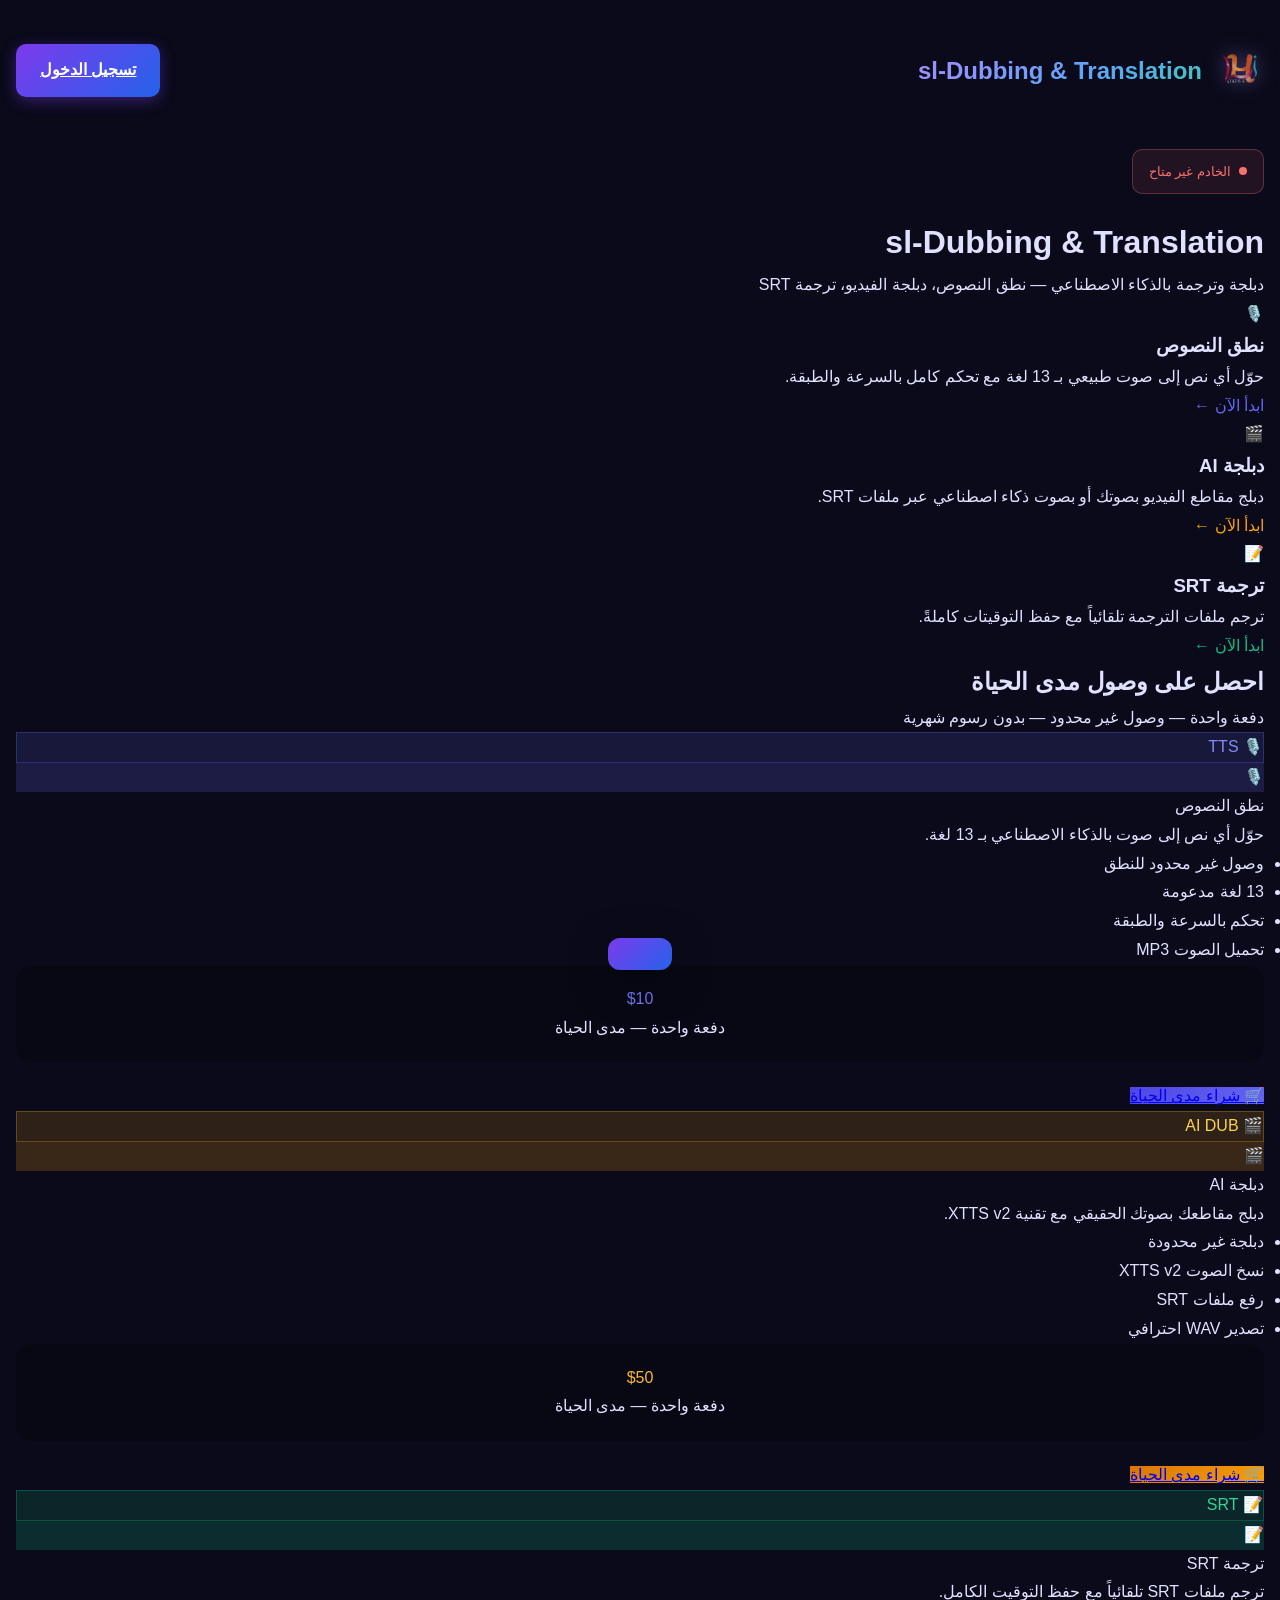
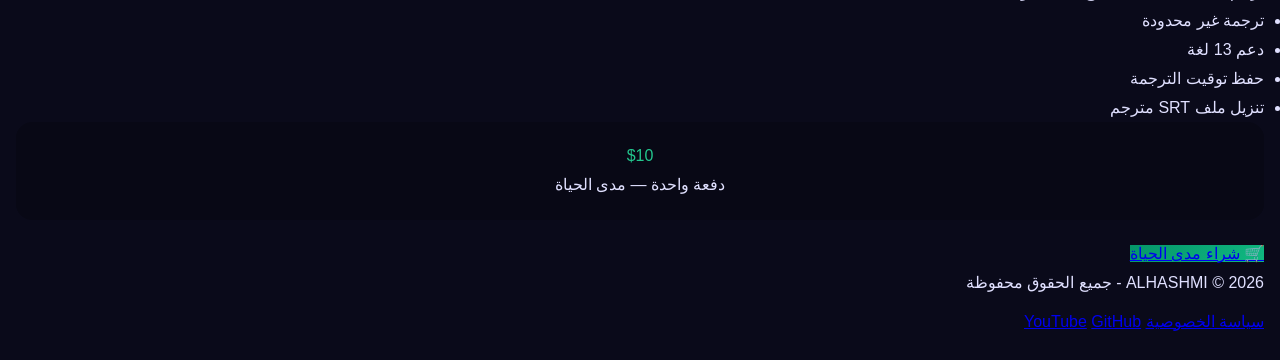
==== commit 5cdafc2c: "Update index.html" ====
--- a/index.html
+++ b/index.html
@@ -5,60 +5,6 @@
   <meta name="viewport" content="width=device-width, initial-scale=1.0">
   <title>SL-Dubbing | منصة الدبلجة الذكية</title>
   <link rel="stylesheet" href="css/style.css">
-  <style>
-    :root{--primary:#7c3aed;--border:rgba(255,255,255,.08);--text:#e0e0ff;--text-muted:#9ca3af;--text-dim:#6b7280;--card:rgba(255,255,255,.03)}
-    *{margin:0;padding:0;box-sizing:border-box}
-    body{font-family:'Segoe UI',Tahoma,sans-serif;background:linear-gradient(135deg,#1a0533 0%,#0a0a1a 50%,#001233 100%);color:var(--text);min-height:100vh;overflow-x:hidden}
-    .wrap{max-width:1200px;margin:0 auto;padding:24px 16px}
-    header{display:flex;justify-content:space-between;align-items:center;padding:20px 0;margin-bottom:20px}
-    .logo-header{display:flex;align-items:center;gap:12px;font-size:1.3rem;font-weight:900;background:linear-gradient(135deg,#a78bfa,#60a5fa,#34d399);-webkit-background-clip:text;-webkit-text-fill-color:transparent;text-decoration:none}
-    .logo-header img{width:50px;height:50px;object-fit:contain;filter:drop-shadow(0 0 10px rgba(167,139,250,.5))}
-    .user-info{display:flex;align-items:center;gap:12px}
-    .login-btn{padding:12px 24px;background:linear-gradient(135deg,#7c3aed,#2563eb);border:none;border-radius:10px;color:white;cursor:pointer;font-weight:700;text-decoration:none;font-size:.95rem;box-shadow:0 4px 15px rgba(124,58,237,.4)}
-    .logout-btn{padding:8px 16px;background:rgba(239,68,68,.2);border:1px solid rgba(239,68,68,.3);border-radius:8px;color:#f87171;cursor:pointer;font-weight:600}
-    .user-avatar{width:42px;height:42px;border-radius:50%;background:linear-gradient(135deg,#a78bfa,#2563eb);display:flex;align-items:center;justify-content:center;font-weight:700;color:white;font-size:1rem}
-    .server-status{display:inline-flex;align-items:center;gap:8px;padding:8px 16px;background:rgba(248,113,113,.1);border:1px solid rgba(248,113,113,.3);border-radius:10px;margin-bottom:30px;font-size:.8rem;color:#f87171;cursor:pointer}
-    .server-status.online{background:rgba(52,211,153,.1);border-color:rgba(52,211,153,.3);color:#34d399}
-    .dot{width:8px;height:8px;border-radius:50%;background:currentColor;animation:blink 2s infinite}
-    @keyframes blink{0%,100%{opacity:1}50%{opacity:.4}}
-    .hero{text-align:center;padding:50px 0 40px}
-    .hero h1{font-size:clamp(1.8rem,5vw,3.2rem);font-weight:900;background:linear-gradient(135deg,#a78bfa,#60a5fa,#34d399);-webkit-background-clip:text;-webkit-text-fill-color:transparent;margin-bottom:14px;line-height:1.2}
-    .hero p{color:var(--text-muted);font-size:1.05rem;max-width:580px;margin:0 auto}
-    .tools-grid{display:grid;grid-template-columns:repeat(auto-fit,minmax(260px,1fr));gap:24px;margin:40px 0 60px}
-    .tool-card{background:var(--card);border:1px solid var(--border);border-radius:24px;padding:32px;cursor:pointer;transition:transform .3s,box-shadow .3s;position:relative;overflow:hidden}
-    .tool-card:hover{transform:translateY(-8px);box-shadow:0 30px 60px rgba(0,0,0,.4)}
-    .tool-card .stripe{position:absolute;top:0;left:0;right:0;height:4px;border-radius:4px 4px 0 0}
-    .tool-card .icon{font-size:2.8rem;margin-bottom:14px}
-    .tool-card h3{font-size:1.2rem;font-weight:800;color:white;margin-bottom:10px}
-    .tool-card p{color:var(--text-muted);font-size:.88rem;line-height:1.7;margin-bottom:18px}
-    .tool-card .cta{font-weight:700;font-size:.9rem}
-    .pricing-section{margin:20px 0 60px}
-    .pricing-header{text-align:center;margin-bottom:40px}
-    .pricing-header h2{font-size:1.9rem;font-weight:800;background:linear-gradient(135deg,#a78bfa,#60a5fa,#34d399);-webkit-background-clip:text;-webkit-text-fill-color:transparent;margin-bottom:10px}
-    .pricing-header p{color:var(--text-muted)}
-    .pricing-grid{display:grid;grid-template-columns:repeat(auto-fit,minmax(280px,1fr));gap:24px}
-    .price-card{background:var(--card);border:1px solid var(--border);border-radius:24px;padding:30px;transition:transform .3s;position:relative;overflow:hidden}
-    .price-card:hover{transform:translateY(-6px);box-shadow:0 25px 60px rgba(0,0,0,.4)}
-    .price-card .stripe{position:absolute;top:0;left:0;right:0;height:4px}
-    .badge{display:inline-flex;align-items:center;gap:6px;font-size:.7rem;font-weight:700;padding:5px 12px;border-radius:20px;margin-bottom:18px;text-transform:uppercase}
-    .p-icon{width:60px;height:60px;border-radius:14px;display:flex;align-items:center;justify-content:center;font-size:1.8rem;margin-bottom:16px}
-    .p-title{font-size:1.2rem;font-weight:800;color:white;margin-bottom:8px}
-    .p-desc{font-size:.85rem;color:var(--text-muted);line-height:1.6;margin-bottom:20px}
-    .p-features{list-style:none;margin-bottom:20px}
-    .p-features li{font-size:.82rem;color:#c4b5fd;padding:7px 0;display:flex;align-items:center;gap:8px;border-bottom:1px solid rgba(255,255,255,.05)}
-    .p-features li::before{content:'✓';width:18px;height:18px;background:rgba(52,211,153,.2);border-radius:50%;display:flex;align-items:center;justify-content:center;color:#34d399;font-size:.65rem;font-weight:900;flex-shrink:0}
-    .price-box{background:rgba(0,0,0,.2);border-radius:14px;padding:18px;text-align:center;margin-bottom:18px}
-    .price-amt{font-size:2.3rem;font-weight:900}
-    .price-lbl{font-size:.78rem;color:var(--text-dim);margin-top:4px}
-    .buy-btn{width:100%;padding:14px;border-radius:12px;border:none;color:white;font-weight:800;font-size:.95rem;cursor:pointer;display:flex;align-items:center;justify-content:center;gap:8px;text-decoration:none;transition:all .3s}
-    .buy-btn:hover{filter:brightness(1.1);transform:translateY(-2px)}
-    footer{text-align:center;padding:40px 0 20px;color:var(--text-dim);font-size:.85rem;border-top:1px solid var(--border);margin-top:40px}
-    footer a{color:var(--text-muted);text-decoration:none;margin:0 8px}
-    footer a:hover{color:#a78bfa}
-    .toast{position:fixed;bottom:30px;left:50%;transform:translateX(-50%) translateY(100px);background:linear-gradient(135deg,#7c3aed,#2563eb);color:white;padding:16px 32px;border-radius:12px;font-weight:600;box-shadow:0 10px 40px rgba(0,0,0,.4);transition:transform .3s;z-index:2000}
-    .toast.show{transform:translateX(-50%) translateY(0)}
-    @media(max-width:600px){header{flex-direction:column;gap:16px}.tools-grid,.pricing-grid{grid-template-columns:1fr}}
-  </style>
 </head>
 <body>
 <div class="wrap">
@@ -74,7 +20,7 @@
   </header>
 
   <div class="server-status" id="srv" onclick="checkServer()">
-    <span class="dot"></span>
+    <span class="server-status-icon"></span>
     <span id="srvTxt">جاري الفحص...</span>
   </div>
 
@@ -83,7 +29,6 @@
     <p>دبلجة وترجمة بالذكاء الاصطناعي — نطق النصوص، دبلجة الفيديو، ترجمة SRT</p>
   </div>
 
-  <!-- الأدوات -->
   <div class="tools-grid">
     <div class="tool-card" onclick="goTool('tts.html')">
       <div class="stripe" style="background:#6366f1"></div>
@@ -108,80 +53,51 @@
     </div>
   </div>
 
-  <!-- الأسعار -->
   <div class="pricing-section">
     <div class="pricing-header">
       <h2>احصل على وصول مدى الحياة</h2>
       <p>دفعة واحدة — وصول غير محدود — بدون رسوم شهرية</p>
     </div>
     <div class="pricing-grid">
-
       <div class="price-card">
         <div class="stripe" style="background:linear-gradient(90deg,#4f46e5,#6366f1)"></div>
         <div class="badge" style="background:rgba(99,102,241,.15);color:#818cf8;border:1px solid rgba(99,102,241,.3)">🎙️ TTS</div>
         <div class="p-icon" style="background:rgba(99,102,241,.2)">🎙️</div>
         <div class="p-title">نطق النصوص</div>
         <div class="p-desc">حوّل أي نص إلى صوت بالذكاء الاصطناعي بـ 13 لغة.</div>
-        <ul class="p-features">
-          <li>وصول غير محدود للنطق</li>
-          <li>13 لغة مدعومة</li>
-          <li>تحكم بالسرعة والطبقة</li>
-          <li>تحميل الصوت MP3</li>
-        </ul>
+        <ul class="p-features"><li>وصول غير محدود للنطق</li><li>13 لغة مدعومة</li><li>تحكم بالسرعة والطبقة</li><li>تحميل الصوت MP3</li></ul>
         <div class="price-box">
           <div class="price-amt" style="background:linear-gradient(135deg,#6366f1,#818cf8);-webkit-background-clip:text;-webkit-text-fill-color:transparent">$10</div>
           <div class="price-lbl">دفعة واحدة — مدى الحياة</div>
         </div>
-        <a href="https://payhip.com/b/jQdFJ" target="_blank"
-           class="buy-btn" style="background:linear-gradient(135deg,#4f46e5,#6366f1);box-shadow:0 6px 20px rgba(79,70,229,.4)">
-          🛒 شراء مدى الحياة
-        </a>
+        <a href="https://sl-dubbing.lemonsqueezy.com/buy/tts" target="_blank" class="buy-btn" style="background:linear-gradient(135deg,#4f46e5,#6366f1)">🛒 شراء مدى الحياة</a>
       </div>
-
       <div class="price-card">
         <div class="stripe" style="background:linear-gradient(90deg,#d97706,#f59e0b)"></div>
         <div class="badge" style="background:rgba(245,158,11,.15);color:#fcd34d;border:1px solid rgba(245,158,11,.3)">🎬 AI DUB</div>
         <div class="p-icon" style="background:rgba(245,158,11,.2)">🎬</div>
         <div class="p-title">دبلجة AI</div>
         <div class="p-desc">دبلج مقاطعك بصوتك الحقيقي مع تقنية XTTS v2.</div>
-        <ul class="p-features">
-          <li>دبلجة غير محدودة</li>
-          <li>نسخ الصوت XTTS v2</li>
-          <li>رفع ملفات SRT</li>
-          <li>تصدير WAV احترافي</li>
-        </ul>
+        <ul class="p-features"><li>دبلجة غير محدودة</li><li>نسخ الصوت XTTS v2</li><li>رفع ملفات SRT</li><li>تصدير WAV احترافي</li></ul>
         <div class="price-box">
-          <div class="price-amt" style="background:linear-gradient(135deg,#f59e0b,#fcd34d);-webkit-background-clip:text;-webkit-text-fill-color:transparent">$30</div>
+          <div class="price-amt" style="background:linear-gradient(135deg,#f59e0b,#fcd34d);-webkit-background-clip:text;-webkit-text-fill-color:transparent">$50</div>
           <div class="price-lbl">دفعة واحدة — مدى الحياة</div>
         </div>
-        <a href="https://payhip.com/b/5XbaQ" target="_blank"
-           class="buy-btn" style="background:linear-gradient(135deg,#d97706,#f59e0b);box-shadow:0 6px 20px rgba(217,119,6,.4)">
-          🛒 شراء مدى الحياة
-        </a>
+        <a href="https://sl-dubbing.lemonsqueezy.com/buy/dubbing" target="_blank" class="buy-btn" style="background:linear-gradient(135deg,#d97706,#f59e0b)">🛒 شراء مدى الحياة</a>
       </div>
-
       <div class="price-card">
         <div class="stripe" style="background:linear-gradient(90deg,#059669,#10b981)"></div>
         <div class="badge" style="background:rgba(16,185,129,.15);color:#34d399;border:1px solid rgba(16,185,129,.3)">📝 SRT</div>
         <div class="p-icon" style="background:rgba(16,185,129,.2)">📝</div>
         <div class="p-title">ترجمة SRT</div>
         <div class="p-desc">ترجم ملفات SRT تلقائياً مع حفظ التوقيت الكامل.</div>
-        <ul class="p-features">
-          <li>ترجمة غير محدودة</li>
-          <li>دعم 13 لغة</li>
-          <li>حفظ توقيت الترجمة</li>
-          <li>تنزيل ملف SRT مترجم</li>
-        </ul>
+        <ul class="p-features"><li>ترجمة غير محدودة</li><li>دعم 13 لغة</li><li>حفظ توقيت الترجمة</li><li>تنزيل ملف SRT مترجم</li></ul>
         <div class="price-box">
-          <div class="price-amt" style="background:linear-gradient(135deg,#10b981,#34d399);-webkit-background-clip:text;-webkit-text-fill-color:transparent">$50</div>
+          <div class="price-amt" style="background:linear-gradient(135deg,#10b981,#34d399);-webkit-background-clip:text;-webkit-text-fill-color:transparent">$10</div>
           <div class="price-lbl">دفعة واحدة — مدى الحياة</div>
         </div>
-        <a href="https://payhip.com/b/2E6sT" target="_blank"
-           class="buy-btn" style="background:linear-gradient(135deg,#059669,#10b981);box-shadow:0 6px 20px rgba(5,150,105,.4)">
-          🛒 شراء مدى الحياة
-        </a>
+        <a href="https://sl-dubbing.lemonsqueezy.com/buy/srt" target="_blank" class="buy-btn" style="background:linear-gradient(135deg,#059669,#10b981)">🛒 شراء مدى الحياة</a>
       </div>
-
     </div>
   </div>
 
@@ -193,46 +109,13 @@
       <a href="https://github.com/alhlilma-jpg" target="_blank">GitHub</a>
     </p>
   </footer>
-
 </div>
 <div class="toast" id="toast"></div>
-
 <script>
 function showToast(m){const t=document.getElementById('toast');t.textContent=m;t.classList.add('show');clearTimeout(t._t);t._t=setTimeout(()=>t.classList.remove('show'),3000)}
-
-// Header
-(function(){
-  try{
-    const u=JSON.parse(localStorage.getItem('sl_user'));
-    if(u){
-      document.getElementById('hdr').innerHTML=
-        `<div class="user-avatar">${u.avatar||'👤'}</div>
-         <span style="color:#9ca3af;font-size:.9rem">${u.name||u.email}</span>
-         <button class="logout-btn" onclick="localStorage.removeItem('sl_user');location.reload()">خروج</button>`;
-    }
-  }catch(e){}
-})();
-
-// التنقل
-function goTool(page){
-  try{
-    if(JSON.parse(localStorage.getItem('sl_user'))){window.location.href=page;return;}
-  }catch(e){}
-  sessionStorage.setItem('returnUrl',page);
-  window.location.href='login.html';
-}
-
-// فحص الخادم
-async function checkServer(){
-  try{
-    const r=await fetch('https://sl-dubbing.onrender.com/api/health',{signal:AbortSignal.timeout(5000)});
-    document.getElementById('srv').className='server-status'+(r.ok?' online':'');
-    document.getElementById('srvTxt').textContent=r.ok?'الخادم متصل':'الخادم غير متاح';
-  }catch{
-    document.getElementById('srv').className='server-status';
-    document.getElementById('srvTxt').textContent='الخادم غير متاح';
-  }
-}
+(function(){try{const u=JSON.parse(localStorage.getItem('sl_user'));if(u)document.getElementById('hdr').innerHTML=`<div class="user-avatar">${u.avatar||'👤'}</div><span style="color:#9ca3af;font-size:.9rem">${u.name||u.email}</span><button class="logout-btn" onclick="localStorage.removeItem('sl_user');location.reload()">خروج</button>`;}catch(e){}})();
+function goTool(p){try{if(JSON.parse(localStorage.getItem('sl_user'))){location.href=p;return;}}catch(e){}sessionStorage.setItem('returnUrl',p);location.href='login.html';}
+async function checkServer(){try{const r=await fetch('https://sl-dubbing.onrender.com/api/health',{signal:AbortSignal.timeout(5000)});document.getElementById('srv').className='server-status'+(r.ok?' online':'');document.getElementById('srvTxt').textContent=r.ok?'الخادم متصل':'الخادم غير متاح';}catch{document.getElementById('srv').className='server-status';document.getElementById('srvTxt').textContent='الخادم غير متاح';}}
 checkServer();
 </script>
 </body>
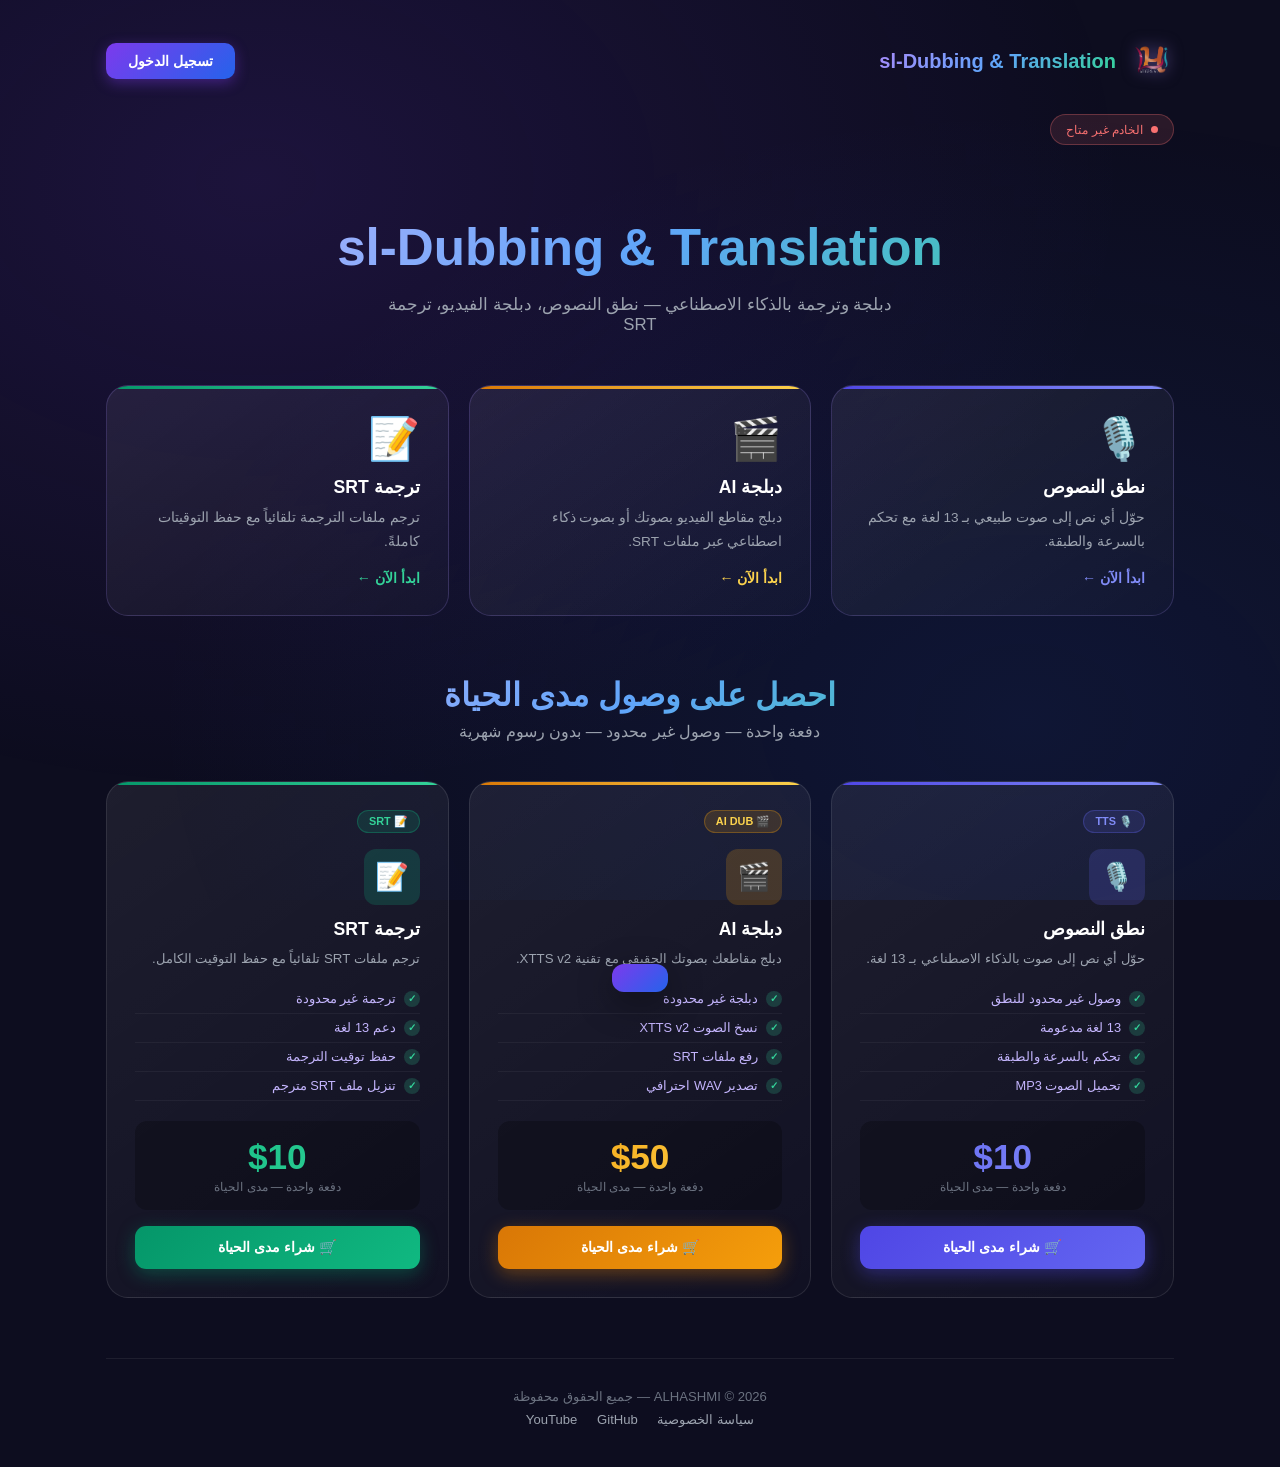
==== commit c5d75e24: "Update index.html" ====
--- a/index.html
+++ b/index.html
@@ -1,27 +1,203 @@
 <!DOCTYPE html>
 <html lang="ar" dir="rtl">
 <head>
-  <meta charset="UTF-8">
-  <meta name="viewport" content="width=device-width, initial-scale=1.0">
-  <title>SL-Dubbing | منصة الدبلجة الذكية</title>
-  <link rel="stylesheet" href="css/style.css">
+<meta charset="UTF-8">
+<meta name="viewport" content="width=device-width, initial-scale=1.0">
+<title>SL-Dubbing | منصة الدبلجة الذكية</title>
+<style>
+/* ================================================================
+   sl-Dubbing & Translation — style.css (shared)
+   ================================================================ */
+:root{
+  --bg:#0d0d1f;
+  --card:rgba(255,255,255,.06);
+  --border:rgba(167,139,250,.18);
+  --text:#e0e0ff;
+  --muted:#9ca3af;
+  --dim:#6b7280;
+  --purple:#7c3aed;
+  --blue:#2563eb;
+  --green:#10b981;
+}
+*{margin:0;padding:0;box-sizing:border-box}
+body{font-family:'Segoe UI',Tahoma,sans-serif;background:var(--bg);color:var(--text);min-height:100vh;direction:rtl;overflow-x:hidden}
+body::before{content:'';position:fixed;inset:0;background:radial-gradient(ellipse at 20% 20%,rgba(124,58,237,.14) 0%,transparent 60%),radial-gradient(ellipse at 80% 80%,rgba(37,99,235,.11) 0%,transparent 60%);pointer-events:none;z-index:0}
+.page{position:relative;z-index:1;max-width:1100px;margin:0 auto;padding:20px 16px}
+
+/* ── Header ── */
+.top-bar{display:flex;justify-content:space-between;align-items:center;padding:18px 0 30px;flex-wrap:wrap;gap:12px}
+.logo{display:flex;align-items:center;gap:12px;font-size:1.25rem;font-weight:900;text-decoration:none}
+.logo span{background:linear-gradient(135deg,#a78bfa,#60a5fa,#34d399);-webkit-background-clip:text;-webkit-text-fill-color:transparent}
+.logo img{width:46px;height:46px;object-fit:contain;filter:drop-shadow(0 0 8px rgba(167,139,250,.5))}
+.user-zone{display:flex;align-items:center;gap:10px}
+.btn-login{padding:10px 22px;background:linear-gradient(135deg,#7c3aed,#2563eb);border:none;border-radius:10px;color:white;font-weight:700;cursor:pointer;text-decoration:none;font-size:.9rem;box-shadow:0 4px 14px rgba(124,58,237,.4);transition:all .3s}
+.btn-login:hover{transform:translateY(-2px);box-shadow:0 7px 22px rgba(124,58,237,.6)}
+.btn-logout{padding:8px 16px;background:rgba(239,68,68,.2);border:1px solid rgba(239,68,68,.3);border-radius:8px;color:#f87171;cursor:pointer;font-weight:600;transition:all .3s}
+.avatar{width:40px;height:40px;border-radius:50%;background:linear-gradient(135deg,#a78bfa,#2563eb);display:flex;align-items:center;justify-content:center;font-weight:700;color:white}
+.username{color:#9ca3af;font-size:.9rem}
+
+/* ── Server badge ── */
+.srv-badge{display:inline-flex;align-items:center;gap:8px;padding:7px 15px;background:rgba(248,113,113,.12);border:1px solid rgba(248,113,113,.3);border-radius:20px;font-size:.78rem;color:#f87171;cursor:pointer;margin-bottom:32px;transition:all .3s}
+.srv-badge.on{background:rgba(52,211,153,.12);border-color:rgba(52,211,153,.3);color:#34d399}
+.dot{width:7px;height:7px;border-radius:50%;background:currentColor;animation:blink 2s infinite}
+@keyframes blink{0%,100%{opacity:1}50%{opacity:.3}}
+
+/* ── Hero ── */
+.hero{text-align:center;padding:40px 0 50px}
+.hero h1{font-size:clamp(2rem,5vw,3.2rem);font-weight:900;line-height:1.2;margin-bottom:16px;background:linear-gradient(135deg,#c4b5fd,#60a5fa,#34d399);-webkit-background-clip:text;-webkit-text-fill-color:transparent}
+.hero p{color:#9ca3af;font-size:1.05rem;max-width:540px;margin:0 auto}
+
+/* ── Tool cards ── */
+.tools-row{display:grid;grid-template-columns:repeat(3,1fr);gap:20px;margin-bottom:60px}
+.tool-card{background:linear-gradient(145deg,rgba(255,255,255,.07),rgba(255,255,255,.02));border:1px solid rgba(167,139,250,.2);border-radius:22px;padding:28px;cursor:pointer;transition:transform .3s,box-shadow .3s;position:relative;overflow:hidden;text-align:right}
+.tool-card:hover{transform:translateY(-7px);box-shadow:0 24px 50px rgba(0,0,0,.5)}
+.tool-card .bar{position:absolute;top:0;right:0;left:0;height:3px;border-radius:3px 3px 0 0}
+.tool-card .ico{font-size:2.6rem;margin-bottom:14px;display:block}
+.tool-card h3{font-size:1.1rem;font-weight:800;color:#fff;margin-bottom:8px}
+.tool-card p{color:#9ca3af;font-size:.85rem;line-height:1.7;margin-bottom:16px}
+.tool-card .go{font-weight:700;font-size:.88rem}
+
+/* ── Pricing ── */
+.section-title{text-align:center;margin-bottom:40px}
+.section-title h2{font-size:2rem;font-weight:900;background:linear-gradient(135deg,#c4b5fd,#60a5fa,#34d399);-webkit-background-clip:text;-webkit-text-fill-color:transparent;margin-bottom:8px}
+.section-title p{color:#9ca3af}
+.plans-row{display:grid;grid-template-columns:repeat(3,1fr);gap:20px;margin-bottom:60px}
+.plan{background:linear-gradient(145deg,rgba(255,255,255,.07),rgba(255,255,255,.02));border:1px solid rgba(255,255,255,.1);border-radius:22px;padding:28px;position:relative;overflow:hidden;transition:transform .3s,box-shadow .3s;text-align:right}
+.plan:hover{transform:translateY(-6px);box-shadow:0 24px 50px rgba(0,0,0,.5)}
+.plan .bar{position:absolute;top:0;right:0;left:0;height:3px}
+.plan .tag{display:inline-flex;align-items:center;gap:5px;font-size:.68rem;font-weight:700;padding:4px 11px;border-radius:20px;margin-bottom:16px;text-transform:uppercase}
+.plan .p-ico{width:56px;height:56px;border-radius:12px;display:flex;align-items:center;justify-content:center;font-size:1.7rem;margin-bottom:14px}
+.plan h3{font-size:1.1rem;font-weight:800;color:#fff;margin-bottom:8px}
+.plan .desc{font-size:.83rem;color:#9ca3af;line-height:1.6;margin-bottom:16px}
+.plan ul{list-style:none;margin-bottom:20px}
+.plan ul li{font-size:.8rem;color:#c4b5fd;padding:6px 0;display:flex;align-items:center;gap:8px;border-bottom:1px solid rgba(255,255,255,.05)}
+.plan ul li::before{content:'✓';width:16px;height:16px;min-width:16px;background:rgba(52,211,153,.2);border-radius:50%;display:flex;align-items:center;justify-content:center;color:#34d399;font-size:.6rem;font-weight:900}
+.price-box{background:rgba(0,0,0,.25);border-radius:12px;padding:16px;text-align:center;margin-bottom:16px}
+.price-num{font-size:2.2rem;font-weight:900}
+.price-note{font-size:.75rem;color:#6b7280;margin-top:3px}
+.buy-btn{width:100%;padding:13px;border-radius:11px;border:none;color:white;font-weight:800;font-size:.9rem;cursor:pointer;display:flex;align-items:center;justify-content:center;gap:8px;text-decoration:none;transition:all .3s}
+.buy-btn:hover{filter:brightness(1.15);transform:translateY(-2px)}
+
+/* ── Tool page layout ── */
+.tool-header{display:flex;align-items:center;gap:15px;margin-bottom:30px;padding-bottom:20px;border-bottom:1px solid rgba(255,255,255,.08)}
+.tool-header h1{font-size:1.8rem;font-weight:800;color:white}
+.back-btn{padding:10px 20px;background:rgba(255,255,255,.05);border:1px solid rgba(167,139,250,.2);border-radius:10px;color:#9ca3af;text-decoration:none;display:inline-flex;align-items:center;gap:8px;transition:all .3s}
+.back-btn:hover{background:rgba(167,139,250,.1);color:white}
+.tool-box{background:linear-gradient(145deg,rgba(255,255,255,.06),rgba(255,255,255,.02));border:1px solid rgba(167,139,250,.18);border-radius:20px;padding:30px}
+
+/* ── Lang grid ── */
+.lang-grid{display:grid;grid-template-columns:repeat(auto-fill,minmax(95px,1fr));gap:10px;margin-bottom:20px}
+.lang-btn{padding:11px 6px;border-radius:10px;border:1px solid rgba(255,255,255,.1);background:rgba(255,255,255,.03);color:#c4b5fd;cursor:pointer;transition:all .2s;text-align:center;font-size:.82rem}
+.lang-btn:hover{background:rgba(167,139,250,.15);transform:translateY(-2px)}
+.lang-btn.active{background:linear-gradient(135deg,rgba(167,139,250,.3),rgba(96,165,250,.3));border-color:#a78bfa;color:#fff}
+.lang-flag{font-size:1.2rem;display:block;margin-bottom:3px}
+
+/* ── Form elements ── */
+.lbl{display:block;margin-bottom:10px;font-weight:600;color:#e0e0ff}
+.textarea{width:100%;min-height:140px;background:rgba(0,0,0,.3);border:1px solid rgba(255,255,255,.1);border-radius:12px;color:#e0e0ff;font-size:.95rem;padding:14px;resize:vertical;font-family:inherit;outline:none;margin-bottom:8px}
+.textarea:focus{border-color:#a78bfa;box-shadow:0 0 0 3px rgba(167,139,250,.12)}
+.textarea::placeholder{color:#6b7280}
+.char-count{color:#6b7280;font-size:.82rem;margin-bottom:16px}
+.controls-row{display:grid;grid-template-columns:repeat(auto-fit,minmax(180px,1fr));gap:18px;margin:14px 0 20px}
+.cg{display:flex;flex-direction:column;gap:7px}
+.cg label{font-size:.88rem;color:#9ca3af;font-weight:600}
+.cg input[type=range]{width:100%;height:6px;border-radius:3px;background:rgba(255,255,255,.1);outline:none;-webkit-appearance:none}
+.cg input[type=range]::-webkit-slider-thumb{-webkit-appearance:none;width:18px;height:18px;border-radius:50%;background:linear-gradient(135deg,#a78bfa,#60a5fa);cursor:pointer}
+.cv{color:#a78bfa;font-weight:700}
+
+/* ── Buttons ── */
+.action-btn{padding:15px;background:linear-gradient(135deg,#7c3aed,#2563eb);border:none;border-radius:12px;color:white;cursor:pointer;font-weight:700;font-size:1.05rem;width:100%;display:flex;align-items:center;justify-content:center;gap:10px;box-shadow:0 6px 20px rgba(124,58,237,.4);transition:all .3s}
+.action-btn:hover{transform:translateY(-2px);box-shadow:0 10px 28px rgba(124,58,237,.6)}
+.action-btn:disabled{opacity:.5;cursor:not-allowed;transform:none}
+.sec-btn{padding:12px;background:rgba(255,255,255,.05);border:1px solid rgba(167,139,250,.2);border-radius:10px;color:#9ca3af;cursor:pointer;font-weight:600;width:100%;margin-bottom:18px;transition:all .3s}
+.sec-btn:hover{background:rgba(167,139,250,.1);color:white}
+
+/* ── Progress ── */
+.prog-wrap{display:none;margin:20px 0}
+.prog-wrap.on{display:block}
+.prog-bar{height:10px;background:rgba(255,255,255,.1);border-radius:5px;overflow:hidden}
+.prog-fill{height:100%;background:linear-gradient(90deg,#7c3aed,#34d399);border-radius:5px;width:0%;transition:width .3s}
+.prog-txt{text-align:center;margin-top:10px;color:#a78bfa;font-weight:600}
+
+/* ── Upload / SRT ── */
+.upload-area{border:2px dashed rgba(96,165,250,.28);border-radius:12px;padding:36px;text-align:center;cursor:pointer;transition:all .2s;margin-bottom:18px;background:rgba(96,165,250,.03)}
+.upload-area:hover{border-color:rgba(96,165,250,.55);background:rgba(96,165,250,.07)}
+.upload-area input{display:none}
+.srt-list{max-height:250px;overflow-y:auto;margin:0 0 20px;padding:14px;background:rgba(0,0,0,.2);border-radius:12px;border:1px solid rgba(255,255,255,.05);display:none}
+.srt-item{padding:9px 0;border-bottom:1px solid rgba(255,255,255,.05);display:flex;gap:12px;font-size:.82rem}
+.srt-time{color:#a78bfa;font-family:monospace;min-width:110px}
+
+/* ── Voice section ── */
+.voice-sec{background:rgba(124,58,237,.06);border:1px solid rgba(124,58,237,.2);border-radius:12px;padding:20px;margin:20px 0}
+.voice-sec h3{color:#a78bfa;margin-bottom:10px}
+.rec-btn{padding:11px 20px;background:linear-gradient(135deg,#dc2626,#ef4444);border:none;border-radius:10px;color:white;cursor:pointer;font-weight:700;display:flex;align-items:center;gap:8px}
+.rec-btn.on{animation:rp 1.5s infinite}
+@keyframes rp{0%,100%{opacity:1}50%{opacity:.6}}
+
+/* ── Audio / Download ── */
+audio{width:100%;margin:18px 0;display:none;border-radius:8px}
+audio.show{display:block}
+.dl-btn{padding:13px;background:linear-gradient(135deg,#059669,#10b981);border:none;border-radius:10px;color:white;font-weight:700;width:100%;display:none;align-items:center;justify-content:center;gap:8px;text-decoration:none;transition:all .3s}
+.dl-btn.show{display:flex}
+.dl-btn:hover{transform:translateY(-2px);box-shadow:0 8px 22px rgba(5,150,105,.4)}
+
+/* ── Login ── */
+.login-page{min-height:100vh;display:flex;align-items:center;justify-content:center;padding:20px}
+.login-card{background:linear-gradient(135deg,#1a1a2e,#16213e);border:1px solid rgba(167,139,250,.22);border-radius:24px;padding:46px;width:100%;max-width:460px;box-shadow:0 25px 80px rgba(0,0,0,.6)}
+.login-card h2{font-size:1.7rem;font-weight:900;color:white;text-align:center;margin-bottom:6px}
+.login-card .sub{color:#9ca3af;text-align:center;font-size:.9rem;margin-bottom:26px}
+.login-card .sub a{color:#60a5fa;text-decoration:none}
+.gaccounts{margin-bottom:22px;max-height:210px;overflow-y:auto;border:1px solid rgba(167,139,250,.12);border-radius:12px;background:rgba(0,0,0,.3)}
+.gacc-item{display:flex;align-items:center;gap:12px;padding:14px;cursor:pointer;border-bottom:1px solid rgba(167,139,250,.1);transition:all .3s}
+.gacc-item:last-child{border-bottom:none}
+.gacc-item:hover{background:rgba(167,139,250,.1)}
+.gacc-avatar{width:42px;height:42px;border-radius:50%;background:linear-gradient(135deg,#a78bfa,#2563eb);display:flex;align-items:center;justify-content:center;font-weight:700;color:white;flex-shrink:0}
+.gacc-name{font-weight:600;color:white;font-size:.95rem}
+.gacc-email{font-size:.8rem;color:#9ca3af}
+.divider{display:flex;align-items:center;margin:20px 0;color:#6b7280}
+.divider::before,.divider::after{content:'';flex:1;height:1px;background:rgba(167,139,250,.2)}
+.divider span{padding:0 14px;font-size:.82rem}
+.fg{margin-bottom:16px}
+.fg label{display:block;font-weight:600;color:white;font-size:.9rem;margin-bottom:7px}
+.fg input{width:100%;padding:13px 15px;background:rgba(255,255,255,.05);border:1px solid rgba(167,139,250,.2);border-radius:10px;color:white;font-size:.9rem;outline:none;transition:all .3s}
+.fg input:focus{border-color:#a78bfa;box-shadow:0 0 0 3px rgba(167,139,250,.15)}
+.fg input::placeholder{color:#6b7280}
+.submit-btn{width:100%;padding:13px;background:linear-gradient(135deg,#7c3aed,#2563eb);border:none;border-radius:10px;color:white;font-weight:700;font-size:1rem;cursor:pointer;margin-top:6px;transition:all .3s}
+.submit-btn:hover{transform:translateY(-2px);box-shadow:0 8px 24px rgba(124,58,237,.6)}
+
+/* ── Footer ── */
+footer{text-align:center;padding:30px 0 20px;border-top:1px solid rgba(255,255,255,.07);color:#6b7280;font-size:.82rem;margin-top:50px}
+footer a{color:#9ca3af;text-decoration:none;margin:0 8px}
+footer a:hover{color:#a78bfa}
+
+/* ── Toast ── */
+.toast{position:fixed;bottom:28px;left:50%;transform:translateX(-50%) translateY(120px);background:linear-gradient(135deg,#7c3aed,#2563eb);color:#fff;padding:14px 28px;border-radius:12px;font-weight:600;box-shadow:0 10px 35px rgba(0,0,0,.4);transition:transform .3s;z-index:9999}
+.toast.show{transform:translateX(-50%) translateY(0)}
+
+/* ── Responsive ── */
+@media(max-width:720px){
+  .tools-row,.plans-row{grid-template-columns:1fr}
+  .top-bar{flex-direction:column;align-items:flex-start}
+  .login-card{padding:30px 20px}
+}
+
+</style>
 </head>
 <body>
-<div class="wrap">
-
-  <header>
-    <a class="logo-header" href="index.html">
-      <img src="logo.gif" onerror="this.src='logo.png'" alt="sl-Dubbing">
-      sl-Dubbing & Translation
+<div class="page">
+
+  <div class="top-bar">
+    <a class="logo" href="index.html">
+      <img src="logo.gif" onerror="this.src='logo.png'" alt="logo">
+      <span>sl-Dubbing & Translation</span>
     </a>
-    <div class="user-info" id="hdr">
-      <a href="login.html" class="login-btn">تسجيل الدخول</a>
-    </div>
-  </header>
-
-  <div class="server-status" id="srv" onclick="checkServer()">
-    <span class="server-status-icon"></span>
-    <span id="srvTxt">جاري الفحص...</span>
+    <div class="user-zone" id="hdr">
+      <a href="login.html" class="btn-login">تسجيل الدخول</a>
+    </div>
+  </div>
+
+  <div class="srv-badge" id="srv" onclick="checkServer()">
+    <span class="dot"></span><span id="srvTxt">جاري الفحص...</span>
   </div>
 
   <div class="hero">
@@ -29,81 +205,82 @@
     <p>دبلجة وترجمة بالذكاء الاصطناعي — نطق النصوص، دبلجة الفيديو، ترجمة SRT</p>
   </div>
 
-  <div class="tools-grid">
+  <div class="tools-row">
     <div class="tool-card" onclick="goTool('tts.html')">
-      <div class="stripe" style="background:#6366f1"></div>
-      <div class="icon">🎙️</div>
+      <div class="bar" style="background:linear-gradient(90deg,#4f46e5,#818cf8)"></div>
+      <span class="ico">🎙️</span>
       <h3>نطق النصوص</h3>
-      <p>حوّل أي نص إلى صوت طبيعي بـ 13 لغة مع تحكم كامل بالسرعة والطبقة.</p>
-      <span class="cta" style="color:#6366f1">ابدأ الآن ←</span>
+      <p>حوّل أي نص إلى صوت طبيعي بـ 13 لغة مع تحكم بالسرعة والطبقة.</p>
+      <span class="go" style="color:#818cf8">ابدأ الآن ←</span>
     </div>
     <div class="tool-card" onclick="goTool('dubbing.html')">
-      <div class="stripe" style="background:#f59e0b"></div>
-      <div class="icon">🎬</div>
+      <div class="bar" style="background:linear-gradient(90deg,#d97706,#fcd34d)"></div>
+      <span class="ico">🎬</span>
       <h3>دبلجة AI</h3>
       <p>دبلج مقاطع الفيديو بصوتك أو بصوت ذكاء اصطناعي عبر ملفات SRT.</p>
-      <span class="cta" style="color:#f59e0b">ابدأ الآن ←</span>
+      <span class="go" style="color:#fcd34d">ابدأ الآن ←</span>
     </div>
     <div class="tool-card" onclick="goTool('tts.html')">
-      <div class="stripe" style="background:#10b981"></div>
-      <div class="icon">📝</div>
+      <div class="bar" style="background:linear-gradient(90deg,#059669,#34d399)"></div>
+      <span class="ico">📝</span>
       <h3>ترجمة SRT</h3>
       <p>ترجم ملفات الترجمة تلقائياً مع حفظ التوقيتات كاملةً.</p>
-      <span class="cta" style="color:#10b981">ابدأ الآن ←</span>
-    </div>
-  </div>
-
-  <div class="pricing-section">
-    <div class="pricing-header">
-      <h2>احصل على وصول مدى الحياة</h2>
-      <p>دفعة واحدة — وصول غير محدود — بدون رسوم شهرية</p>
-    </div>
-    <div class="pricing-grid">
-      <div class="price-card">
-        <div class="stripe" style="background:linear-gradient(90deg,#4f46e5,#6366f1)"></div>
-        <div class="badge" style="background:rgba(99,102,241,.15);color:#818cf8;border:1px solid rgba(99,102,241,.3)">🎙️ TTS</div>
-        <div class="p-icon" style="background:rgba(99,102,241,.2)">🎙️</div>
-        <div class="p-title">نطق النصوص</div>
-        <div class="p-desc">حوّل أي نص إلى صوت بالذكاء الاصطناعي بـ 13 لغة.</div>
-        <ul class="p-features"><li>وصول غير محدود للنطق</li><li>13 لغة مدعومة</li><li>تحكم بالسرعة والطبقة</li><li>تحميل الصوت MP3</li></ul>
-        <div class="price-box">
-          <div class="price-amt" style="background:linear-gradient(135deg,#6366f1,#818cf8);-webkit-background-clip:text;-webkit-text-fill-color:transparent">$10</div>
-          <div class="price-lbl">دفعة واحدة — مدى الحياة</div>
-        </div>
-        <a href="https://sl-dubbing.lemonsqueezy.com/buy/tts" target="_blank" class="buy-btn" style="background:linear-gradient(135deg,#4f46e5,#6366f1)">🛒 شراء مدى الحياة</a>
+      <span class="go" style="color:#34d399">ابدأ الآن ←</span>
+    </div>
+  </div>
+
+  <div class="section-title">
+    <h2>احصل على وصول مدى الحياة</h2>
+    <p>دفعة واحدة — وصول غير محدود — بدون رسوم شهرية</p>
+  </div>
+
+  <div class="plans-row">
+    <div class="plan">
+      <div class="bar" style="background:linear-gradient(90deg,#4f46e5,#818cf8)"></div>
+      <div class="tag" style="background:rgba(99,102,241,.15);color:#818cf8;border:1px solid rgba(99,102,241,.3)">🎙️ TTS</div>
+      <div class="p-ico" style="background:rgba(99,102,241,.2)">🎙️</div>
+      <h3>نطق النصوص</h3>
+      <div class="desc">حوّل أي نص إلى صوت بالذكاء الاصطناعي بـ 13 لغة.</div>
+      <ul><li>وصول غير محدود للنطق</li><li>13 لغة مدعومة</li><li>تحكم بالسرعة والطبقة</li><li>تحميل الصوت MP3</li></ul>
+      <div class="price-box">
+        <div class="price-num" style="background:linear-gradient(135deg,#6366f1,#818cf8);-webkit-background-clip:text;-webkit-text-fill-color:transparent">$10</div>
+        <div class="price-note">دفعة واحدة — مدى الحياة</div>
       </div>
-      <div class="price-card">
-        <div class="stripe" style="background:linear-gradient(90deg,#d97706,#f59e0b)"></div>
-        <div class="badge" style="background:rgba(245,158,11,.15);color:#fcd34d;border:1px solid rgba(245,158,11,.3)">🎬 AI DUB</div>
-        <div class="p-icon" style="background:rgba(245,158,11,.2)">🎬</div>
-        <div class="p-title">دبلجة AI</div>
-        <div class="p-desc">دبلج مقاطعك بصوتك الحقيقي مع تقنية XTTS v2.</div>
-        <ul class="p-features"><li>دبلجة غير محدودة</li><li>نسخ الصوت XTTS v2</li><li>رفع ملفات SRT</li><li>تصدير WAV احترافي</li></ul>
-        <div class="price-box">
-          <div class="price-amt" style="background:linear-gradient(135deg,#f59e0b,#fcd34d);-webkit-background-clip:text;-webkit-text-fill-color:transparent">$50</div>
-          <div class="price-lbl">دفعة واحدة — مدى الحياة</div>
-        </div>
-        <a href="https://sl-dubbing.lemonsqueezy.com/buy/dubbing" target="_blank" class="buy-btn" style="background:linear-gradient(135deg,#d97706,#f59e0b)">🛒 شراء مدى الحياة</a>
+      <a href="https://sl-dubbing.lemonsqueezy.com/buy/tts" target="_blank" class="buy-btn" style="background:linear-gradient(135deg,#4f46e5,#6366f1);box-shadow:0 5px 18px rgba(79,70,229,.4)">🛒 شراء مدى الحياة</a>
+    </div>
+
+    <div class="plan">
+      <div class="bar" style="background:linear-gradient(90deg,#d97706,#fcd34d)"></div>
+      <div class="tag" style="background:rgba(245,158,11,.15);color:#fcd34d;border:1px solid rgba(245,158,11,.3)">🎬 AI DUB</div>
+      <div class="p-ico" style="background:rgba(245,158,11,.2)">🎬</div>
+      <h3>دبلجة AI</h3>
+      <div class="desc">دبلج مقاطعك بصوتك الحقيقي مع تقنية XTTS v2.</div>
+      <ul><li>دبلجة غير محدودة</li><li>نسخ الصوت XTTS v2</li><li>رفع ملفات SRT</li><li>تصدير WAV احترافي</li></ul>
+      <div class="price-box">
+        <div class="price-num" style="background:linear-gradient(135deg,#f59e0b,#fcd34d);-webkit-background-clip:text;-webkit-text-fill-color:transparent">$50</div>
+        <div class="price-note">دفعة واحدة — مدى الحياة</div>
       </div>
-      <div class="price-card">
-        <div class="stripe" style="background:linear-gradient(90deg,#059669,#10b981)"></div>
-        <div class="badge" style="background:rgba(16,185,129,.15);color:#34d399;border:1px solid rgba(16,185,129,.3)">📝 SRT</div>
-        <div class="p-icon" style="background:rgba(16,185,129,.2)">📝</div>
-        <div class="p-title">ترجمة SRT</div>
-        <div class="p-desc">ترجم ملفات SRT تلقائياً مع حفظ التوقيت الكامل.</div>
-        <ul class="p-features"><li>ترجمة غير محدودة</li><li>دعم 13 لغة</li><li>حفظ توقيت الترجمة</li><li>تنزيل ملف SRT مترجم</li></ul>
-        <div class="price-box">
-          <div class="price-amt" style="background:linear-gradient(135deg,#10b981,#34d399);-webkit-background-clip:text;-webkit-text-fill-color:transparent">$10</div>
-          <div class="price-lbl">دفعة واحدة — مدى الحياة</div>
-        </div>
-        <a href="https://sl-dubbing.lemonsqueezy.com/buy/srt" target="_blank" class="buy-btn" style="background:linear-gradient(135deg,#059669,#10b981)">🛒 شراء مدى الحياة</a>
+      <a href="https://sl-dubbing.lemonsqueezy.com/buy/dubbing" target="_blank" class="buy-btn" style="background:linear-gradient(135deg,#d97706,#f59e0b);box-shadow:0 5px 18px rgba(217,119,6,.4)">🛒 شراء مدى الحياة</a>
+    </div>
+
+    <div class="plan">
+      <div class="bar" style="background:linear-gradient(90deg,#059669,#34d399)"></div>
+      <div class="tag" style="background:rgba(16,185,129,.15);color:#34d399;border:1px solid rgba(16,185,129,.3)">📝 SRT</div>
+      <div class="p-ico" style="background:rgba(16,185,129,.2)">📝</div>
+      <h3>ترجمة SRT</h3>
+      <div class="desc">ترجم ملفات SRT تلقائياً مع حفظ التوقيت الكامل.</div>
+      <ul><li>ترجمة غير محدودة</li><li>دعم 13 لغة</li><li>حفظ توقيت الترجمة</li><li>تنزيل ملف SRT مترجم</li></ul>
+      <div class="price-box">
+        <div class="price-num" style="background:linear-gradient(135deg,#10b981,#34d399);-webkit-background-clip:text;-webkit-text-fill-color:transparent">$10</div>
+        <div class="price-note">دفعة واحدة — مدى الحياة</div>
       </div>
+      <a href="https://sl-dubbing.lemonsqueezy.com/buy/srt" target="_blank" class="buy-btn" style="background:linear-gradient(135deg,#059669,#10b981);box-shadow:0 5px 18px rgba(5,150,105,.4)">🛒 شراء مدى الحياة</a>
     </div>
   </div>
 
   <footer>
-    <p>ALHASHMI © 2026 - جميع الحقوق محفوظة</p>
-    <p style="margin-top:10px">
+    <p>ALHASHMI © 2026 — جميع الحقوق محفوظة</p>
+    <p style="margin-top:8px">
       <a href="privacy.html">سياسة الخصوصية</a>
       <a href="https://www.youtube.com/@alhashmimh" target="_blank">YouTube</a>
       <a href="https://github.com/alhlilma-jpg" target="_blank">GitHub</a>
@@ -112,10 +289,11 @@
 </div>
 <div class="toast" id="toast"></div>
 <script>
+const BE='https://sl-dubbing-backend.onrender.com';
 function showToast(m){const t=document.getElementById('toast');t.textContent=m;t.classList.add('show');clearTimeout(t._t);t._t=setTimeout(()=>t.classList.remove('show'),3000)}
-(function(){try{const u=JSON.parse(localStorage.getItem('sl_user'));if(u)document.getElementById('hdr').innerHTML=`<div class="user-avatar">${u.avatar||'👤'}</div><span style="color:#9ca3af;font-size:.9rem">${u.name||u.email}</span><button class="logout-btn" onclick="localStorage.removeItem('sl_user');location.reload()">خروج</button>`;}catch(e){}})();
+(function(){try{const u=JSON.parse(localStorage.getItem('sl_user'));if(u)document.getElementById('hdr').innerHTML=`<div class="avatar">${u.avatar||'👤'}</div><span class="username">${u.name||u.email}</span><button class="btn-logout" onclick="localStorage.removeItem('sl_user');location.reload()">خروج</button>`;}catch(e){}})();
 function goTool(p){try{if(JSON.parse(localStorage.getItem('sl_user'))){location.href=p;return;}}catch(e){}sessionStorage.setItem('returnUrl',p);location.href='login.html';}
-async function checkServer(){try{const r=await fetch('https://sl-dubbing.onrender.com/api/health',{signal:AbortSignal.timeout(5000)});document.getElementById('srv').className='server-status'+(r.ok?' online':'');document.getElementById('srvTxt').textContent=r.ok?'الخادم متصل':'الخادم غير متاح';}catch{document.getElementById('srv').className='server-status';document.getElementById('srvTxt').textContent='الخادم غير متاح';}}
+async function checkServer(){try{const r=await fetch(BE+'/api/health',{signal:AbortSignal.timeout(6000)});document.getElementById('srv').className='srv-badge'+(r.ok?' on':'');document.getElementById('srvTxt').textContent=r.ok?'الخادم متصل ✓':'الخادم غير متاح';}catch{document.getElementById('srvTxt').textContent='الخادم غير متاح';}}
 checkServer();
 </script>
 </body>
